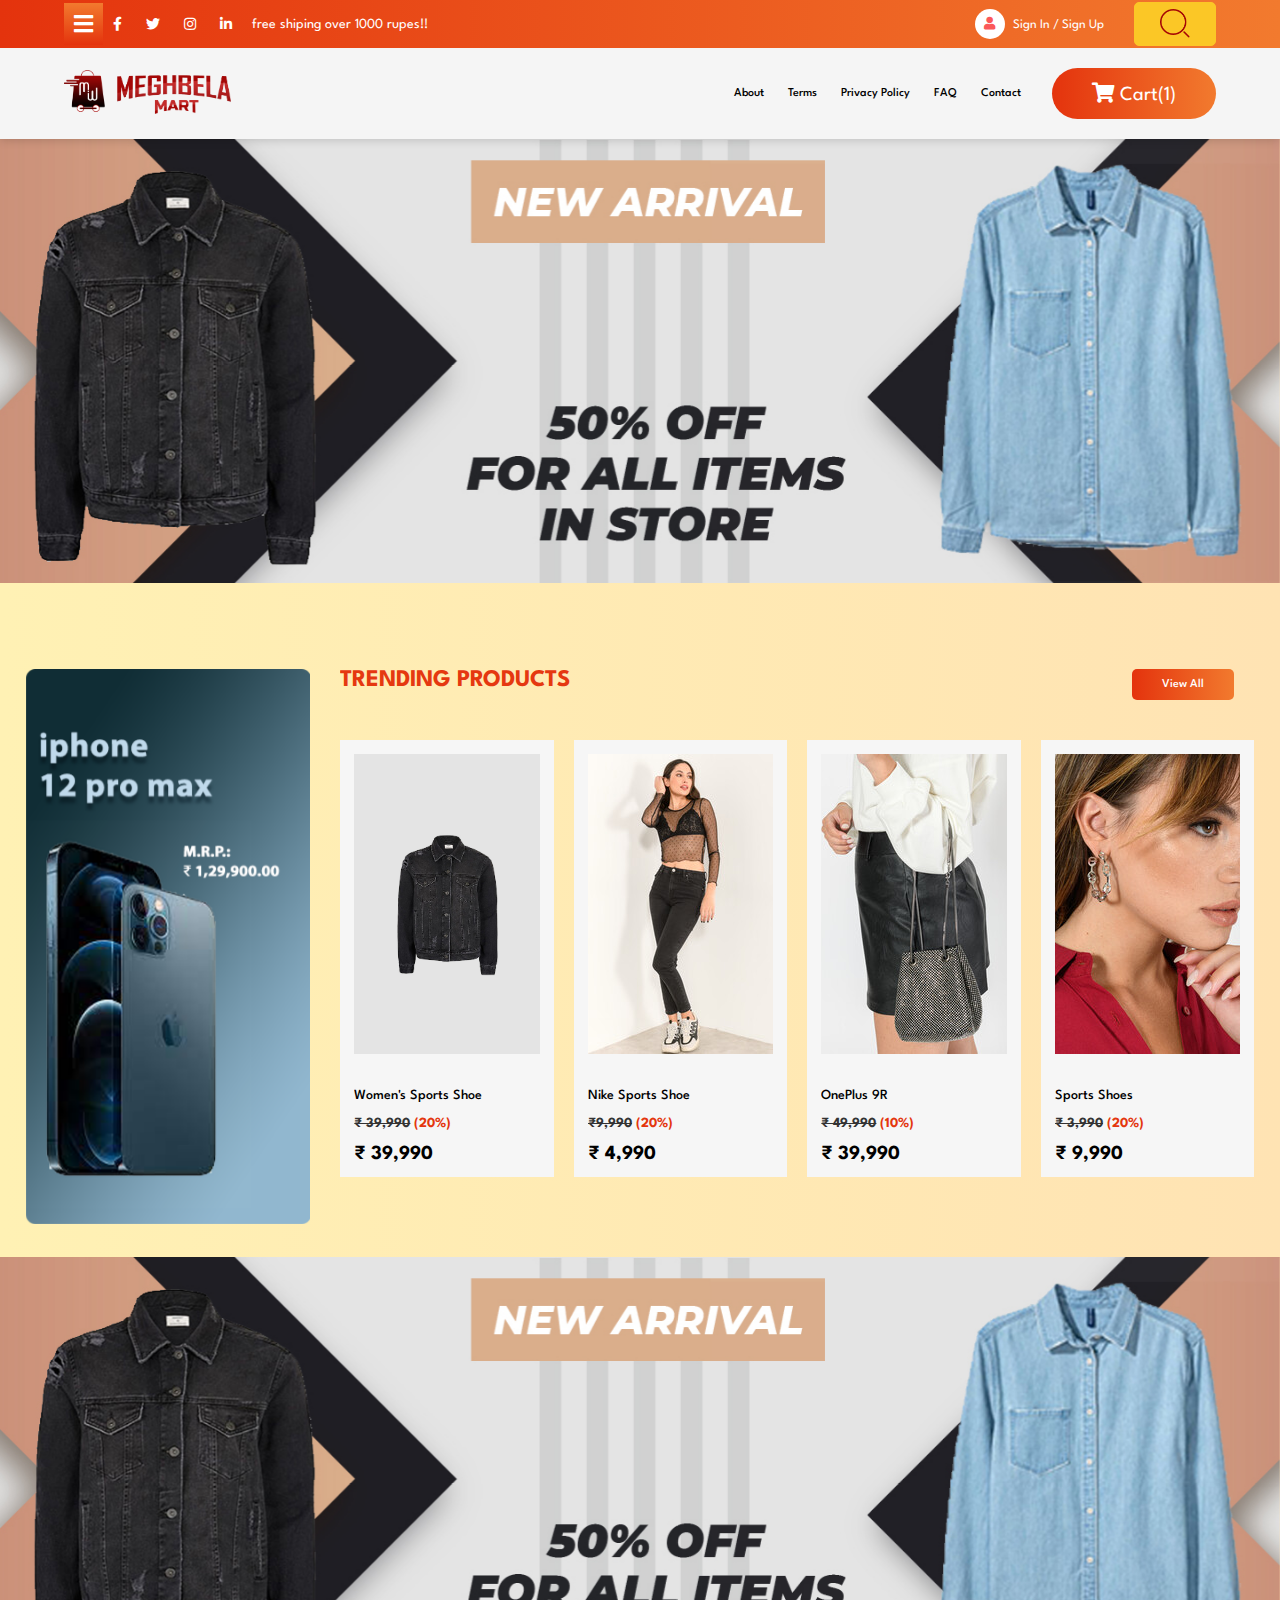
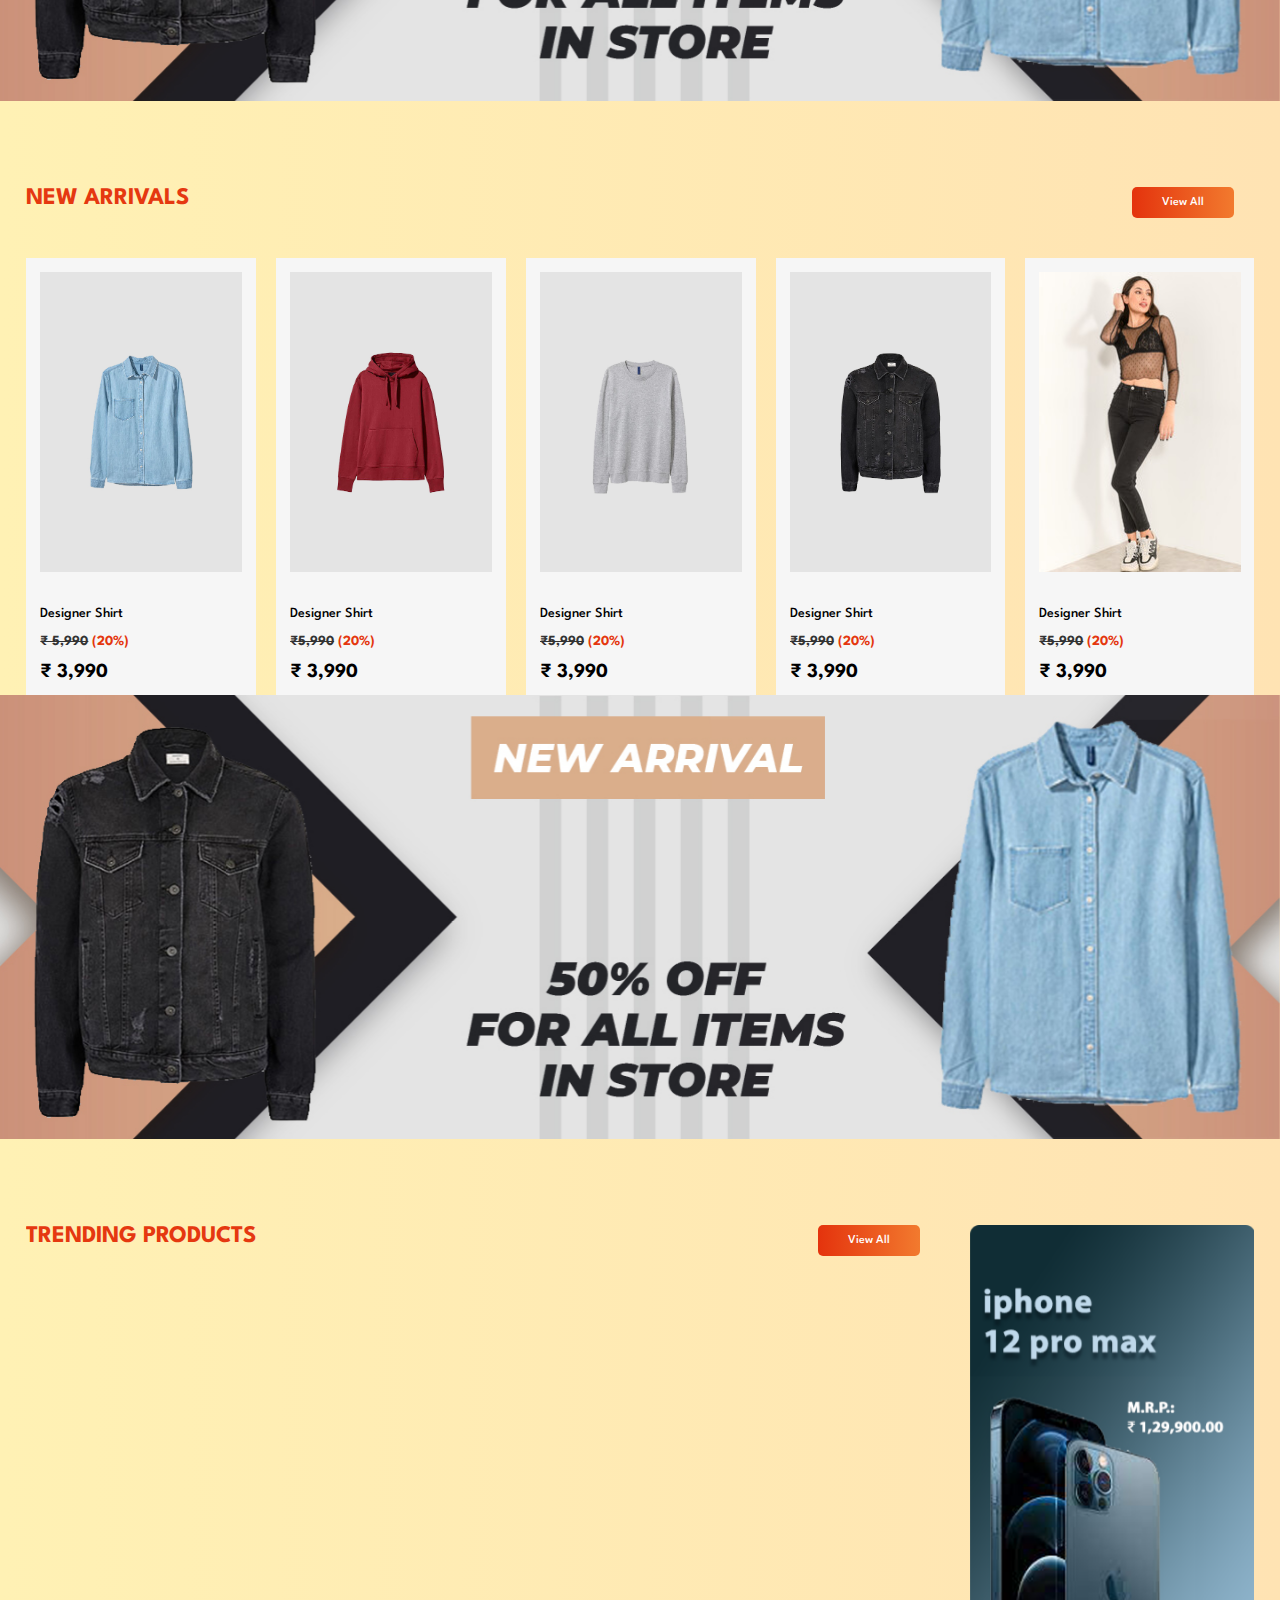
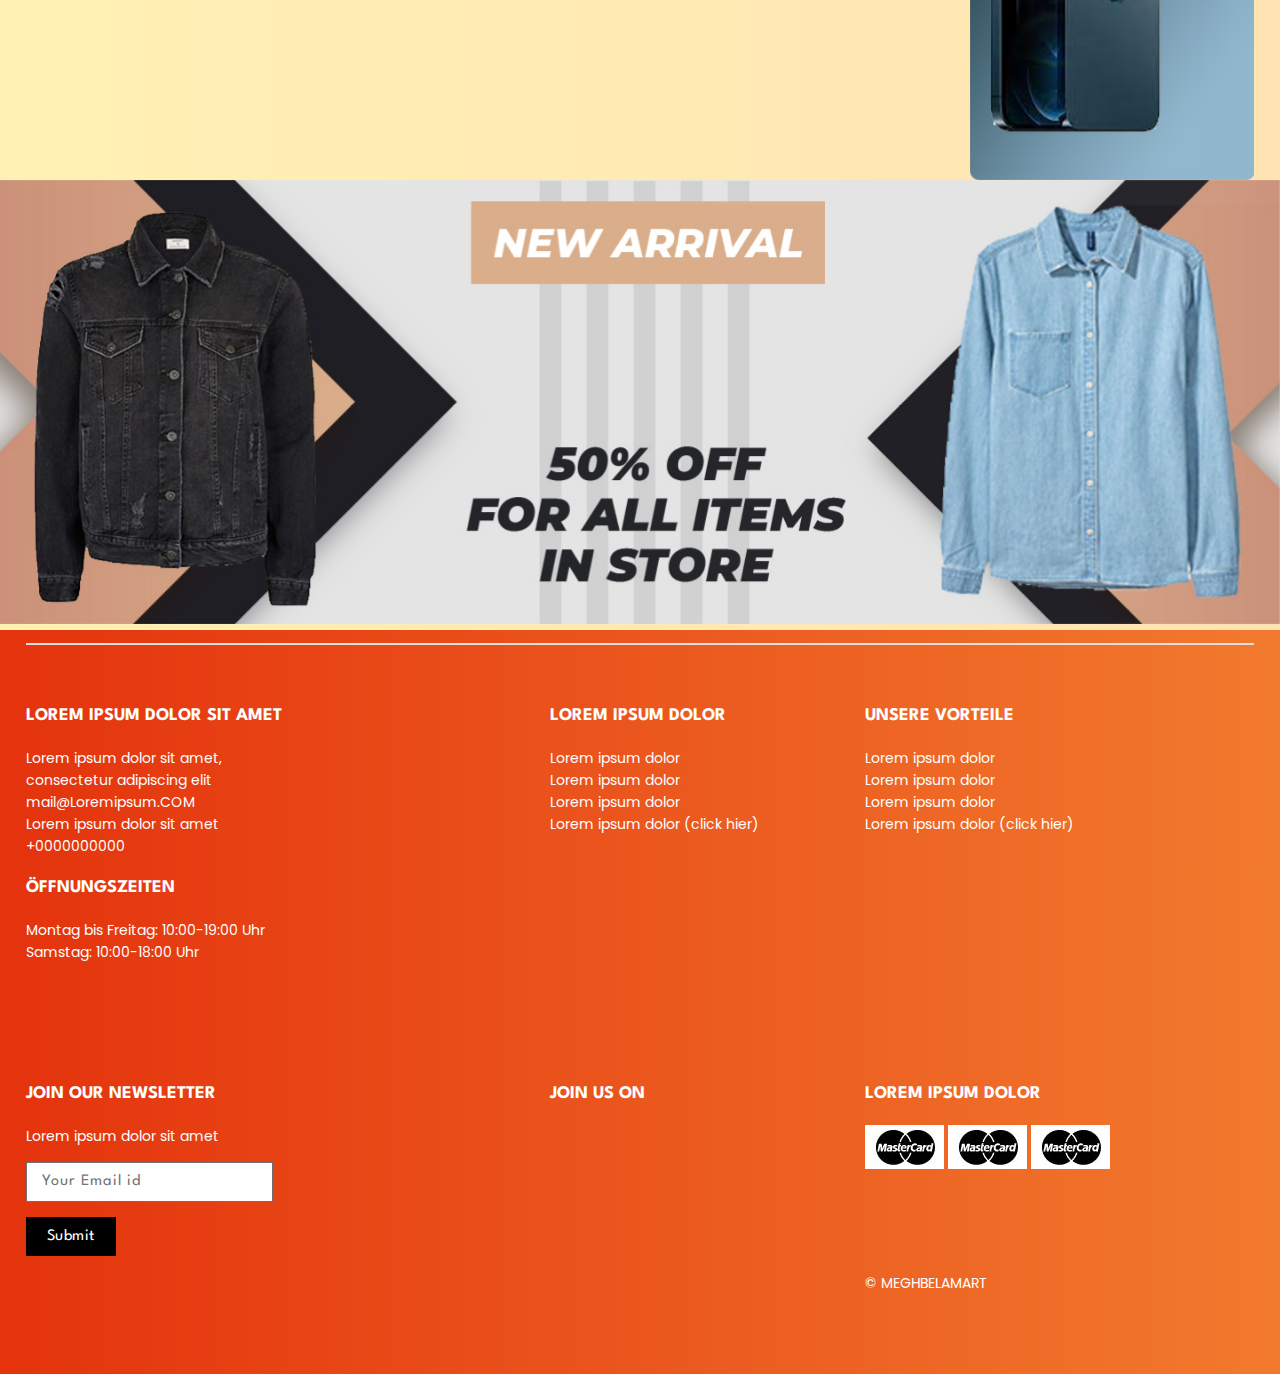
==== index.html @ ab62ddeb "changes50" ====
<!doctype html>
<html lang="en">

<head>
  <!-- Required meta tags -->
  <meta charset="utf-8">
  <meta name="viewport" content="width=device-width, initial-scale=1, shrink-to-fit=no">
  <title>Meghbela Mart</title>

  <!-- Bootstrap CSS -->
  <link rel="stylesheet" href="css/bootstrap.min.css" type="text/css">
  <link rel="stylesheet" href="css/stellarnav.css" type="text/css">
  <link rel="stylesheet" href="css/style.css" type="text/css">
  <link rel="stylesheet" href="css/responsive.css" type="text/css">
  <link rel="stylesheet" href="css/owl.carousel.min.css" type="text/css">
  <link rel="stylesheet" href="css/owl.theme.default.min.css" type="text/css">
  <link rel="stylesheet" href="css/animate.min.css" type="text/css">
  <link rel="stylesheet" href="css/lightbox.css" type="text/css">
  <link rel="stylesheet" href="css/jquery.jqZoom.css" type="text/css"/>
  <!--favicon-->
  <link rel="icon" type="images/favicon.png" href="images/favicon.png">

<link href="https://fonts.googleapis.com/css2?family=Montserrat:wght@100;200;300;400;500&family=Poppins:ital,wght@0,100;0,200;0,300;0,400;0,500;1,100;1,200&family=Spartan:wght@100;200;300;400;500;600&display=swap" rel="stylesheet">

  <link rel="stylesheet" href="https://cdnjs.cloudflare.com/ajax/libs/font-awesome/4.7.0/css/font-awesome.min.css">
  <link rel="stylesheet" href="https://cdnjs.cloudflare.com/ajax/libs/font-awesome/5.15.3/css/all.min.css">

</head>

<body>

  <!-- Left Catagory menu-->

  <div class="catagory-menu">
    <ul>
      <li><a href="#"><span><img src="images/fashion.png" alt=""></span> Fashion</a>
        <div class="submenu">
          <ul>
            <li><a href="">Womens</a></li>
            <li><a href="">Mens</a></li>
            <li><a href="">Kids</a></li>
          </ul>
        </div>
      </li>
      <li><a href="#"><span><img src="images/mobiles.png" alt=""></span> Mobiles</a></li>
      <li><a href="#"><span><img src="images/electronics.png" alt=""></span> Electronics</a></li>
      <li><a href="#"><span><img src="images/applineces.png" alt=""></span> Home Appliances</a></li>
      <li><a href="#"><span><img src="images/fresh_icon.png" alt=""></span> Fresh</a></li>
      <li><a href="#"><span><img src="images/pantry.png" alt=""></span> Pantry</a></li>
    </ul>
    <div class="cross">
      <i class="far fa-times-circle"></i>
    </div>
  </div>

  <!-- Left Catagory menu end -->
  
<!-- Header -->
<div class="header sticky-top">
  <!-- Top Header -->
  <div class="top-header">
    <div class="row">
      <div class="col-md-6 top-left">
        <div id="catagories" class="catagories">
          <a href="javascript:void(0)"><i class="fa fa-bars"></i></a>
        </div>
        <ul>
          <li><a href="#"><i class="fab fa-facebook-f"></i></a></li>
          <li><a href="#"><i class="fab fa-twitter"></i></a></li>
          <li><a href="#"><i class="fab fa-instagram"></i></a></li>
          <li><a href="#"><i class="fab fa-linkedin-in"></i></a></li>
        </ul>
        <p>free shiping over 1000 rupes!!</p>
      </div>
      <div class="col-md-6 top-right">
        <div class="user-login">
          <ul>
            <li class="signin"><a href="login-page.html"><i class="fa fa-user"></i> Sign In / Sign Up</a></li>
          </ul>
        </div>
        <div class="search_form">
          <form action="#">
            <input class="search_filed" type="text" placeholder="Search Products & Brands">
            <input class="search_btn" type="submit" value="Search">
          </form>
        </div>
      </div>
    </div>
  </div>
  <!-- End -->
  <!-- mid Header -->
  <div class="mid-header">
    <div class="row">
      <div class="col-md-2 mid-left">
        <a href="index.html"><img src="images/logo.png" alt=""></a>
      </div>
      <div class="col-md-10 mid-right">
        <div class="menu">
          <ul class="menu-nav">
              <li>
                  <a href="about-us.html">About</a>
              </li>
              <li>
                  <a href="condition.html">Terms</a>
                  <ul>
                    <li><a href="#">Demo</a></li>
                    <li><a href="#">Demo</a></li>
                    <li><a href="#">Demo</a></li>
                </ul>
              </li>
              <li>
                  <a href="policy.html">Privacy Policy</a>
              </li>
              <li>
                  <a href="faqs.html">FAQ</a>
              </li>
              <li>
                  <a href="contact-us.html">Contact</a>
              </li>
          </ul>
        </div>
        <div class="page-btn green">
          <a href="product_details.html"><i class="fa fa-shopping-cart"></i> Cart(1)</a>
        </div>
      </div>
    </div>
  </div>
  <!-- mid-header End -->
</div>
<!-- Header End -->
<!-- Banner -->
<section class="banner-sec">
  <div class="container-fluid">
    <div class="row">
      <div class="banner">
        <div class="banner-slider owl-carousel owl-theme">
          <div class="item">
            <img src="images/banner_home2.jpg" alt="">
          </div>
          <div class="item">
            <img src="images/banner_home3.png" alt="">
          </div>
          <div class="item">
            <img src="images/banner_home4.jpg" alt="">
          </div>
          <div class="item">
            <img src="images/banner_home.jpg" alt="">
          </div>
        </div>
      </div>
    </div>
  </div>
</section>

<!-- Banner End -->
<!-- Products -->
<section class="product-display">
  <div class="common_space">
    <div class="row">
      <div class="col-md-3">
        <div class="left-side-pro owl-carousel owl-theme">
  
          <div class="item">
            <div class="add-post">
              <img src="images/product_post.png" alt="">
            </div>
          </div>
          <div class="item">
            <div class="add-post">
              <img src="images/product_post2.png" alt="">
            </div>
          </div>
          <div class="item">
            <div class="add-post">
              <img src="images/product_post.png" alt="">
            </div>
          </div>
        <div class="item">
          <div class="add-post">
            <img src="images/product_post2.png" alt="">
          </div>
        </div>
        <div class="item">
          <div class="add-post">
            <img src="images/product_post.png" alt="">
          </div>
        </div>
        </div>
      </div>
      <div class="col-md-9">
        <div class="page-title">
          <h4>TRENDING PRODUCTS</h4>
        <h5><a href="#">View All</a></h5>
        </div>
        <div id="trending-product" class="owl-carousel owl-theme">
  
          <div class="item">
              <div class="product-descrp">
                <div class="pro-image coleql_height">
                  <img src="images/15a.jpg" alt="">
                </div>
                <div class="wishlist"></div>
                <div class="pro-details text-center">
                  <p>Women's Sports 
                    Shoe</p>
                  <h5><del>₹ 39,990</del> <span>(20%)</span></h5>
                  <h4>₹ 39,990</h4>
                </div>
              </div>
              <!-- <div class="hover-box">
                <div class="page-btn2 blue">
                  <a href="#">Buy Now</a>
                </div>
                <div class="page-btn2 orange">
                  <a href="product_details.html">Add to Cart</a>
                </div>
              </div> -->
          </div>
          <div class="item">
            <div class="product-descrp">
              <div class="pro-image coleql_height">
                <img src="images/16a.jpg" alt="">
              </div>
              <div class="wishlist"></div>
              <div class="pro-details text-center">
                <p>Nike Sports Shoe</p>
                <h5><del>₹9,990</del> <span>(20%)</span></h5>
                <h4>₹ 4,990</h4>
              </div>
            </div>
            <!-- <div class="hover-box">
              <div class="page-btn2 blue">
                <a href="#">Buy Now</a>
              </div>
              <div class="page-btn2 orange">
              <a href="product_details.html">Add to Cart</a>
            </div>
            </div> -->
        </div>
    
        <div class="item">
          <div class="product-descrp">
            <div class="pro-image coleql_height">
              <img src="images/17a.jpg" alt="">
            </div>
            <div class="wishlist"></div>
            <div class="pro-details text-center">
              <p>OnePlus 9R</p>
              <h5><del>₹ 49,990</del> <span>(10%)</span></h5>
              <h4>₹ 39,990</h4>
            </div>
          </div>
          <!-- <div class="hover-box">
            <div class="page-btn2 blue">
              <a href="#">Buy Now</a>
            </div>
            <div class="page-btn2 orange">
              <a href="product_details.html">Add to Cart</a>
            </div>
          </div> -->
          </div>
        
      <div class="item">
        <div class="product-descrp">
          <div class="pro-image coleql_height">
            <img src="images/18a.jpg" alt="">
          </div>
          <div class="wishlist"></div>
          <div class="pro-details text-center">
            <p>Sports Shoes</p>
            <h5><del>₹ 3,990</del> <span>(20%)</span></h5>
            <h4>₹ 9,990</h4>
          </div>
        </div>
        <!-- <div class="hover-box">
          <div class="page-btn2 blue">
            <a href="#">Buy Now</a>
          </div> -->
          <!-- <div class="page-btn2 orange">
            <a href="product_details.html">Add to Cart</a>
          </div>
        </div> -->
    </div>
    
    
    <div class="item">
      <div class="product-descrp">
        <div class="pro-image coleql_height">
          <img src="images/19a.jpg" alt="">
        </div>
        <div class="wishlist"></div>
        <div class="pro-details text-center">
          <p>Apple Watch</p>
          <h5><del>₹ 39,990</del> <span>(20%)</span></h5>
          <h4>₹ 49,990</h4>
        </div>
      </div>
      <div class="hover-box">
        <!-- <div class="page-btn2 blue">
          <a href="#">Buy Now</a>
        </div> -->
        <div class="page-btn2 orange">
          <a href="product_details.html">Add to Cart</a>
        </div>
      </div>
    </div>
    
          
    
        </div>
      </div>
    </div>
  </div>
</section>
<!-- Products -->
<!-- Banner -->
<section class="banner-sec">
  <div class="container-fluid">
    <div class="row">
      <div class="banner">
        <div class="banner-slider owl-carousel owl-theme">
          <div class="item">
            <img src="images/banner_home2.jpg" alt="">
          </div>
          <div class="item">
            <img src="images/banner_home3.png" alt="">
          </div>
          <div class="item">
            <img src="images/banner_home4.jpg" alt="">
          </div>
          <div class="item">
            <img src="images/banner_home.jpg" alt="">
          </div>
        </div>
      </div>
    </div>
  </div>
</section>

<!-- Banner End -->
  <!-- Products end -->

  <!-- Products -->
<section class="product-display common-space">
  <div class="common_space">
    <div class="page-title">
      <h4>New Arrivals</h4>
    <h5><a href="#">View All</a></h5>
    </div>
    <div id="new-arrival" class="owl-carousel owl-theme">

      <div class="item">
          <div class="product-descrp">
            <a href="#">
            <div class="pro-image coleql_height">
              <img src="images/12a.jpg" alt="">
            </div>
            <div class="wishlist"></div>
            <div class="pro-details text-center">
              <p>Designer Shirt</p>
              <h5><del>₹ 5,990</del> <span>(20%)</span></h5>
              <h4>₹ 3,990</h4>
            </div>
          </a>
          </div>
          <!-- <div class="hover-box">
            <div class="page-btn2 blue">
              <a href="#">Buy Now</a>
            </div>
            <div class="page-btn2 orange">
              <a href="product_details.html">Add to Cart</a>
            </div>
          </div> -->
      </div>
      <div class="item">
        <div class="product-descrp">
          <a href="#">
          <div class="pro-image coleql_height">
            <img src="images/13a.jpg" alt="">
          </div>
          <div class="wishlist"></div>
          <div class="pro-details text-center">
            <p>Designer Shirt</p>
            <h5><del>₹5,990</del> <span>(20%)</span></h5>
            <h4>₹ 3,990</h4>
          </div>
        </a>
        </div>
        <!-- <div class="hover-box">
          <div class="page-btn2 blue">
            <a href="#">Buy Now</a>
          </div>
          <div class="page-btn2 orange">
            <a href="product_details.html">Add to Cart</a>
          </div>
        </div> -->
    </div>

    <div class="item">
      <div class="product-descrp">
        <a href="#">
        <div class="pro-image coleql_height">
          <img src="images/14a.jpg" alt="">
        </div>
        <div class="wishlist"></div>
        <div class="pro-details text-center">
          <p>Designer Shirt</p>
          <h5><del>₹5,990</del> <span>(20%)</span></h5>
          <h4>₹ 3,990</h4>
        </div>
      </a>
      </div>
      <!-- <div class="hover-box">
        <div class="page-btn2 blue">
          <a href="#">Buy Now</a>
        </div>
        <div class="page-btn2 orange">
          <a href="product_details.html">Add to Cart</a>
        </div>
      </div> -->
  </div>
    
  <div class="item">
    <div class="product-descrp">
      <a href="#">
      <div class="pro-image coleql_height">
        <img src="images/15a.jpg" alt="">
      </div>
      <div class="wishlist"></div>
      <div class="pro-details text-center">
        <p>Designer Shirt</p>
        <h5><del>₹5,990</del> <span>(20%)</span></h5>
        <h4>₹ 3,990</h4>
      </div>
    </a>
    </div>
    <!-- <div class="hover-box">
      <div class="page-btn2 blue">
        <a href="#">Buy Now</a>
      </div>
      <div class="page-btn2 orange">
        <a href="product_details.html">Add to Cart</a>
      </div>
    </div> -->
</div>


<div class="item">
  <div class="product-descrp">
    <a href="#">
    <div class="pro-image coleql_height">
      <img src="images/16a.jpg" alt="">
    </div>
    <div class="wishlist"></div>
    <div class="pro-details text-center">
      <p>Designer Shirt</p>
      <h5><del>₹5,990</del> <span>(20%)</span></h5>
      <h4>₹ 3,990</h4>
    </div>
  </a>
  </div>
  <!-- <div class="hover-box">
    <div class="page-btn2 blue">
      <a href="#">Buy Now</a>
    </div>
    <div class="page-btn2 orange">
      <a href="product_details.html">Add to Cart</a>
    </div>
  </div> -->
</div>

      

    </div>
  </div>
</section>
<!-- Products -->
<!-- Banner -->
<section class="banner-sec">
  <div class="container-fluid">
    <div class="row">
      <div class="banner">
        <div class="banner-slider owl-carousel owl-theme">
          <div class="item">
            <img src="images/banner_home2.jpg" alt="">
          </div>
          <div class="item">
            <img src="images/banner_home3.png" alt="">
          </div>
          <div class="item">
            <img src="images/banner_home4.jpg" alt="">
          </div>
          <div class="item">
            <img src="images/banner_home.jpg" alt="">
          </div>
        </div>
      </div>
    </div>
  </div>
</section>

<!-- Banner End -->
<!-- Products -->
<section class="product-display">
  <div class="common_space">
    <div class="row">
      <div class="col-md-9">
        <div class="page-title">
          <h4>TRENDING PRODUCTS</h4>
        <h5><a href="#">View All</a></h5>
        </div>
        <div id="trending-product" class="owl-carousel owl-theme">
  
          <div class="item">
              <div class="product-descrp">
                <div class="pro-image coleql_height">
                  <img src="images/15a.jpg" alt="">
                </div>
                <div class="wishlist"></div>
                <div class="pro-details text-center">
                  <p>Women's Sports 
                    Shoe</p>
                  <h5><del>₹ 39,990</del> <span>(20%)</span></h5>
                  <h4>₹ 39,990</h4>
                </div>
              </div>
              <!-- <div class="hover-box">
                <div class="page-btn2 blue">
                  <a href="#">Buy Now</a>
                </div>
                <div class="page-btn2 orange">
                  <a href="product_details.html">Add to Cart</a>
                </div>
              </div> -->
          </div>
          <div class="item">
            <div class="product-descrp">
              <div class="pro-image coleql_height">
                <img src="images/16a.jpg" alt="">
              </div>
              <div class="wishlist"></div>
              <div class="pro-details text-center">
                <p>Nike Sports Shoe</p>
                <h5><del>₹9,990</del> <span>(20%)</span></h5>
                <h4>₹ 4,990</h4>
              </div>
            </div>
            <!-- <div class="hover-box">
              <div class="page-btn2 blue">
                <a href="#">Buy Now</a>
              </div>
              <div class="page-btn2 orange">
              <a href="product_details.html">Add to Cart</a>
            </div>
            </div> -->
        </div>
    
        <div class="item">
          <div class="product-descrp">
            <div class="pro-image coleql_height">
              <img src="images/17a.jpg" alt="">
            </div>
            <div class="wishlist"></div>
            <div class="pro-details text-center">
              <p>OnePlus 9R</p>
              <h5><del>₹ 49,990</del> <span>(10%)</span></h5>
              <h4>₹ 39,990</h4>
            </div>
          </div>
          <!-- <div class="hover-box">
            <div class="page-btn2 blue">
              <a href="#">Buy Now</a>
            </div>
            <div class="page-btn2 orange">
              <a href="product_details.html">Add to Cart</a>
            </div>
          </div> -->
          </div>
        
      <div class="item">
        <div class="product-descrp">
          <div class="pro-image coleql_height">
            <img src="images/18a.jpg" alt="">
          </div>
          <div class="wishlist"></div>
          <div class="pro-details text-center">
            <p>Sports Shoes</p>
            <h5><del>₹ 3,990</del> <span>(20%)</span></h5>
            <h4>₹ 9,990</h4>
          </div>
        </div>
        <!-- <div class="hover-box">
          <div class="page-btn2 blue">
            <a href="#">Buy Now</a>
          </div>
          <div class="page-btn2 orange">
            <a href="product_details.html">Add to Cart</a>
          </div>
        </div> -->
    </div>
    
    
    <div class="item">
      <div class="product-descrp">
        <div class="pro-image coleql_height">
          <img src="images/19a.jpg" alt="">
        </div>
        <div class="wishlist"></div>
        <div class="pro-details text-center">
          <p>Apple Watch</p>
          <h5><del>₹ 39,990</del> <span>(20%)</span></h5>
          <h4>₹ 49,990</h4>
        </div>
      </div>
      <!-- <div class="hover-box">
        <div class="page-btn2 blue">
          <a href="#">Buy Now</a>
        </div>
        <div class="page-btn2 orange">
          <a href="product_details.html">Add to Cart</a>
        </div>
      </div> -->
    </div>
    
          
    
        </div>
      </div>
      <div class="col-md-3">
        <div class="left-side-pro owl-carousel owl-theme">
  
          <div class="item">
            <div class="add-post">
              <img src="images/product_post.png" alt="">
            </div>
          </div>
          <div class="item">
            <div class="add-post">
              <img src="images/product_post2.png" alt="">
            </div>
          </div>
          <div class="item">
            <div class="add-post">
              <img src="images/product_post.png" alt="">
            </div>
          </div>
        <div class="item">
          <div class="add-post">
            <img src="images/product_post2.png" alt="">
          </div>
        </div>
        <div class="item">
          <div class="add-post">
            <img src="images/product_post.png" alt="">
          </div>
        </div>
        </div>
      </div>
    </div>
  </div>
</section>
<!-- Products -->
<!-- Banner -->
<section class="banner-sec">
  <div class="container-fluid">
    <div class="row">
      <div class="banner">
        <div class="banner-slider owl-carousel owl-theme">
          <div class="item">
            <img src="images/banner_home2.jpg" alt="">
          </div>
          <div class="item">
            <img src="images/banner_home3.png" alt="">
          </div>
          <div class="item">
            <img src="images/banner_home4.jpg" alt="">
          </div>
          <div class="item">
            <img src="images/banner_home.jpg" alt="">
          </div>
        </div>
      </div>
    </div>
  </div>
</section>

<!-- Banner End -->

  <!-- Footer -->

  <section class="footer">
    <div class="common_space">
        <figure class="dots text-center">
            <img src="image/dots.jpg" alt="">
        </figure>
        <section class="main-footer common-space">
            <div class="row">
                <div class="col-md-5 each-footer">
                    <h4>Lorem ipsum dolor sit amet</h4>
                    <p><a href="#">Lorem ipsum dolor sit amet,<br> consectetur adipiscing elit</a></p>
                    <p><a href="mailto:mail@goschuhe.de">mail@Loremipsum.COM</a></p>
                    <p><a href="tel:+0000000000">Lorem ipsum dolor sit amet<br>+0000000000</a></p>
                    <h4>Öffnungszeiten</h4>
                    <p>Montag bis Freitag: 10:00-19:00 Uhr <br>Samstag: 10:00-18:00 Uhr</p>
                </div>
                <div class="col-md-3 each-footer">
                    <h4>Lorem ipsum dolor</h4>
                    <p>Lorem ipsum dolor</p>
                    <p>Lorem ipsum dolor</p>
                    <p>Lorem ipsum dolor</p>
                    <p>Lorem ipsum dolor <a href="#">(click hier)</a></p>
                </div>
                <div class="col-md-4 each-footer">
                    <h4>UNSERE VORTEILE</h4>
                    <p>Lorem ipsum dolor</p>
                    <p>Lorem ipsum dolor</p>
                    <p>Lorem ipsum dolor</p>
                    <p>Lorem ipsum dolor <a href="#">(click hier)</a></p>
                </div>
                <div class="col-md-5 each-footer top-space">
                    <h4>JOIN OUR NEWSLETTER</h4>
                    <p>Lorem ipsum dolor sit amet</p>
                    <form>
                        <input type="text" placeholder="Your Email id">
                        <input type="submit" value="Submit">
                    </form>
                </div>
                <div class="col-md-3 each-footer top-space">
                    <h4>JOIN US ON</h4>
                    <ul>
                        <li><a href="#"><i class="fa fa-facebook-f"></i></a></li>
                        <li><a href="#"><i class="fa fa-instagram"></i></a></li>
                    </ul>
                </div>
                <div class="col-md-4 each-footer top-space">
                    <h4>Lorem ipsum dolor</h4>
                    <ul>
                        <li><a href="#"><img src="images/mastercard.jpg" alt=""></a></li>
                        <li><a href="#"><img src="images/mastercard.jpg" alt=""></a></li>
                        <li><a href="#"><img src="images/mastercard.jpg" alt=""></a></li>
                    </ul>
                    <p class="copy-right">© MEGHBELAMART</p>
                </div>
            </div>
        </section>
    </div>
</section>

<!-- Footer End -->


  <!--scroll-to-top-->
  <div class="back-top"><a href="#0" class="cd-top cd-is-visible cd-fade-out">Top</a></div>
  <!--scroll-to-top end-->


  <!-- Optional JavaScript -->
  <!-- jQuery first, then Popper.js, then Bootstrap JS -->
  <script src="js/jquery-3.4.1.min.js" type="text/javascript"></script>
  <script src="https://cdnjs.cloudflare.com/ajax/libs/popper.js/1.12.9/umd/popper.min.js"></script>
  <script src="js/bootstrap.min.js" type="text/javascript"></script>
  <script src="js/stellarnav.js"></script>
  <script src="js/custom.js" type="text/javascript"></script>
  <script src="js/owl.carousel.min.js" type="text/javascript"></script>
  <script src="js/lightbox.js" type="text/javascript"></script>
  <script src="js/jquery.matchHeight-min.js"></script>
  <script src="js/jquery.zoom.min.js"></script>
  <script>
		$(document).ready(function(){
			//$('#ex1').zoom();
			//$('#ex2').zoom({ on:'grab' });
			$('#ex3').zoom({ on:'click' });			 
			//$('#ex4').zoom({ on:'toggle' });
		});
	</script>
  <script>
    jQuery('.coleql_height').matchHeight();
  </script>
  <script src="js/wow.min.js"></script>
  <script>
    new WOW().init();
  </script>
  
  
</body>

</html>
---- css/stellarnav.css ----
/*
 * Stellarnav.js 2.5.0
 * Responsive, lightweight, multi-level dropdown menu.
 * Copyright (c) 2018 Vinny Moreira - http://vinnymoreira.com
 * Released under the MIT license
 */
/* all nav */
.stellarnav { position: relative; width: auto; z-index: 9900; line-height: normal; }
.stellarnav a { color: #777; }
.stellarnav ul {margin: 0 0 0 0;padding: 0;text-align: right;}
.stellarnav li { list-style: none; display: block; margin: 0; padding: 0; position: relative; line-height: normal; vertical-align: middle; }
.stellarnav li a { padding: 15px; display: block; text-decoration: none; color: #000; font-size: 16px; font-family: inherit; box-sizing: border-box; -webkit-transition: all .3s ease-out; -moz-transition: all .3s ease-out; transition: all .3s ease-out; text-transform: uppercase;}

/* main level */
.stellarnav > ul > li { display: inline-block;  }
.stellarnav > ul > li > a { padding: 40px 30px; }
.stellarnav > ul > li > ul > li > a {
	font-size: 16px;
	padding: 10px 15px;
	text-transform: capitalize;
}
.stellarnav ul ul li:hover a, .stellarnav ul ul li.active a {
	background: #000;
	color: #fff !important;
}

/* first level dd */
.stellarnav ul ul {
	top: auto;
	width: 260px;
	position: absolute;
	z-index: 9900;
	text-align: left;
	display: none;
	background: #ddd;
	box-shadow: 0px 2px 2px #ccc;
}
.stellarnav li li { display: block; }

/* second level dd */
.stellarnav ul ul ul { top: 0; /* dd animtion - change to auto to remove */ left: 220px; }
.stellarnav > ul > li:hover > ul > li:hover > ul { opacity: 1; visibility: visible; top: 0; }

/* .drop-left */
.stellarnav > ul > li.drop-left > ul { right: 0; }
.stellarnav li.drop-left ul ul { left: auto; right: 220px; }

/* light theme */
.stellarnav.light { background: rgba(255, 255, 255, 1); }
.stellarnav.light a { color: #000; }
.stellarnav.light ul ul { background: rgba(255, 255, 255, 1); }
.stellarnav.light li a { color: #000; }

/* dark theme */
.stellarnav.dark { background: rgba(0, 0, 0, 1); }
.stellarnav.dark a { color: #FFF; }
.stellarnav.dark ul ul { background: rgba(0, 0, 0, 1); }
.stellarnav.dark li a { color: #FFF; }
/* sticky nav */
.stellarnav.fixed { position: fixed; width: 100%; top: 0; left: 0; z-index: 9999; }

/* only used when 'scrollbarFix' is set to true in the js. This fixes horizontal scrollbar caused by the dd menus that are very long.*/
body.stellarnav-noscroll-x { overflow-x: hidden; }

/* general styling */
.stellarnav li.has-sub > a:after { content: ''; margin-left: 10px; border-left: 6px solid transparent; border-right: 6px solid transparent; border-top: 6px solid #FFF; display: inline-block; }
.stellarnav li li.has-sub > a:after { margin-left: 10px; float: right; border-top: 6px solid transparent; border-bottom: 6px solid transparent; border-left: 6px solid #FFF; position: relative; top: 4px; }
.stellarnav li.drop-left li.has-sub > a:after { float: left; margin-right: 10px; border-left: 0; border-top: 6px solid transparent; border-bottom: 6px solid transparent; border-right: 6px solid #FFF; }
.stellarnav.hide-arrows li.has-sub > a:after, .stellarnav.hide-arrows li li.has-sub > a:after, .stellarnav.hide-arrows li.drop-left li.has-sub > a:after { display: none; }
.stellarnav .menu-toggle, .stellarnav .close-menu, .stellarnav .call-btn-mobile, .stellarnav .location-btn-mobile { display: none; text-transform: uppercase; text-decoration: none; }
.stellarnav .dd-toggle { display: none; position: absolute; top: 0; right: 0; padding: 0; width: 48px; height: 48px; text-align: center; z-index: 9999; border: 0; }
.stellarnav.desktop li.has-sub a { padding-right: 5px; }
.stellarnav.desktop li.active a {
	color: #02b9f3;
}
.stellarnav.desktop.hide-arrows li.has-sub a { padding-right: 15px; }
.stellarnav.mobile > ul > li > a.dd-toggle { padding: 0; }
.stellarnav li.call-btn-mobile, .stellarnav li.location-btn-mobile { display: none; }

/* svg icons */
.stellarnav svg { fill: currentColor; width: 1em; height: 1em; position: relative; top: 2px; }
/* svg icons */

.stellarnav a.dd-toggle .icon-plus { box-sizing: border-box; transition: transform 0.3s; width: 12px; height: 100%; position: relative; vertical-align: middle; display: inline-block; }
.stellarnav a.dd-toggle .icon-plus:before { content: ''; display: block; width: 12px; height: 0px; border-bottom: solid 3px #777; position: absolute; top: 50%; transform: rotate(90deg); transition: width 0.3s; }
.stellarnav a.dd-toggle .icon-plus:after { content: ''; display: block; width: 12px; height: 0px; top: 50%; border-bottom: solid 3px #777; position: absolute; }
.stellarnav li.open > a.dd-toggle .icon-plus { -webkit-transform: rotate(135deg); -ms-transform: rotate(135deg); -o-transform: rotate(135deg); transform: rotate(135deg); }
.stellarnav.light a.dd-toggle .icon-plus:before { border-color: #000; }
.stellarnav.light a.dd-toggle .icon-plus:after { border-color: #000; }
.stellarnav.dark a.dd-toggle .icon-plus:before { border-color: #FFF; }
.stellarnav.dark a.dd-toggle .icon-plus:after { border-color: #FFF; }

.stellarnav .icon-close {
	box-sizing: border-box;
	width: 30px;
	height: 30px;
	position: relative;
	display: inline-block;
	margin-left: 0;
	margin-right: 0;
}
.stellarnav .icon-close:before { content: ''; display: block; width: 30px; height: 0px; border-bottom: solid 3px #243e79; border-bottom-color: rgb(36, 62, 121); position: absolute; top: 50%; transform: rotate(45deg);}
.stellarnav .icon-close:after { content: ''; display: block; width: 30px; height: 0px; top: 50%; border-bottom: solid 3px #243e79; border-bottom-color: rgb(36, 62, 121); position: absolute; transform: rotate(-45deg);}
.stellarnav.light .icon-close:before { border-color: #000; }
.stellarnav.light .icon-close:after { border-color: #000; }
.stellarnav.dark .icon-close:before { border-color: #FFF; }
.stellarnav.dark .icon-close:after { border-color: #FFF; }

/* mobile nav */
.stellarnav .close-menu {padding: 15px;}
.stellarnav .menu-toggle, .stellarnav .call-btn-mobile, .stellarnav .location-btn-mobile { padding: 5px; box-sizing: border-box; }
.stellarnav .menu-toggle span.bars { display: inline-block; margin-right: 7px; position: relative; top: 3px; }
.stellarnav .menu-toggle span.bars span { display: block; width: 30px; height: 2px; border-radius: 6px; background: #777; margin: 0 0 5px; }
.stellarnav .full { width: 100%; }
.stellarnav .half { width: 50%; }
.stellarnav .third { width: 33%; text-align: center; }
.stellarnav .location-btn-mobile.third { text-align: center; }
.stellarnav .location-btn-mobile.half { text-align: right; }
.stellarnav.light .third, .stellarnav.light .half { border-left: 1px solid rgba(0, 0, 0, .15); }
.stellarnav.light.left .third, .stellarnav.light.left .half { border-bottom: 1px solid rgba(0, 0, 0, .15); }
.stellarnav.light.right .third, .stellarnav.light.right .half { border-bottom: 1px solid rgba(0, 0, 0, .15); }
.stellarnav.light .third:first-child, .stellarnav.light .half:first-child { border-left: 0; }
.stellarnav.dark .third, .stellarnav.dark .half { border-left: 1px solid rgba(255, 255, 255, .15); }
.stellarnav.dark.left .third, .stellarnav.dark.left .half { border-bottom: 1px solid rgba(255, 255, 255, .15); }
.stellarnav.dark.right .third, .stellarnav.dark.right .half { border-bottom: 1px solid rgba(255, 255, 255, .15); }
.stellarnav.light.left .menu-toggle, .stellarnav.light.right .menu-toggle { border-bottom: 0; }
.stellarnav.dark.left .menu-toggle, .stellarnav.dark.right .menu-toggle { border-bottom: 0; }
.stellarnav.dark .third:first-child, .stellarnav.dark .half:first-child { border-left: 0; }
.stellarnav.light .menu-toggle span.bars span { background: #000; }
.stellarnav.dark .menu-toggle span.bars span { background: #FFF; }
.stellarnav.mobile { position: static; }
.stellarnav.mobile.fixed { position: static; }
.stellarnav.mobile ul { position: relative; display: none; }
.stellarnav.mobile.active { padding-bottom: 0; }
.stellarnav.mobile.active > ul { display: block; }
.stellarnav.mobile ul { text-align: left; }
.stellarnav.mobile > ul > li { display: block; }
.stellarnav.mobile > ul > li > a { padding: 15px; }
.stellarnav.mobile ul { background: rgba(221, 221, 221, 1); }
.stellarnav.mobile ul ul { position: relative; opacity: 1; visibility: visible; width: auto; display: none; -moz-transition: none; -webkit-transition: none; -o-transition: color 0 ease-in; transition: none; }
.stellarnav.mobile ul ul ul { left: auto; top: auto; }
.stellarnav.mobile li.drop-left ul ul { right: auto; }
.stellarnav.mobile li a { border-bottom: 1px solid rgba(255, 255, 255, .15); }
.stellarnav.mobile > ul { border-top: 1px solid rgba(255, 255, 255, .15); }
.stellarnav.mobile.light li a { border-bottom: 1px solid rgba(0, 0, 0, .15); }
.stellarnav.mobile.light > ul { border-top: 1px solid rgba(0, 0, 0, .15); }
.stellarnav.mobile li a.dd-toggle { border: 0; }
.stellarnav.mobile.light li a.dd-toggle { border: 0; }
.stellarnav.mobile .menu-toggle, .stellarnav.mobile .dd-toggle, .stellarnav.mobile .close-menu, .stellarnav.mobile .call-btn-mobile, .stellarnav.mobile .location-btn-mobile { display: inline-block; }
.stellarnav.mobile li.call-btn-mobile { border-right: 1px solid rgba(255, 255, 255, .1); box-sizing: border-box; }
.stellarnav.mobile li.call-btn-mobile, .stellarnav.mobile li.location-btn-mobile { display: inline-block; width: 50%; text-transform: uppercase; text-align: center; }
.stellarnav.mobile li.call-btn-mobile.full, .stellarnav.mobile li.location-btn-mobile.full { display: block; width: 100%; text-transform: uppercase; border-right: 0; text-align: left; }
.stellarnav.mobile.light ul { background: rgba(255, 255, 255, 1); }
.stellarnav.mobile.dark ul { background: rgba(0, 0, 0, 1); }
.stellarnav.mobile.dark ul ul { background: rgba(255, 255, 255, .08); }
.stellarnav.mobile.light li.call-btn-mobile { border-right: 1px solid rgba(0, 0, 0, .1); }
.stellarnav.mobile.top { position: absolute; width: 100%; top: 0; left: 0; z-index: 9999; }
.stellarnav.mobile li.has-sub > a:after, .stellarnav.mobile li li.has-sub > a:after, .stellarnav.mobile li.drop-left li.has-sub > a:after { display: none; }

/* left and right positions */
.stellarnav.mobile.right > ul, .stellarnav.mobile.left > ul {
	position: fixed;
	top: 0;
	bottom: 0;
	width: 100%;
	max-width: 100%;
	overflow-x: hidden;
	overflow-y: auto;
	-webkit-overflow-scrolling: touch;
	text-align: left;
}
.stellarnav.mobile.right > ul { right: 0; }
.stellarnav.mobile.right .close-menu, .stellarnav.mobile.left .close-menu { display: inline-block; text-align: right; }
.stellarnav.mobile.left > ul { left: 0; }
.stellarnav.mobile.right .location-btn-mobile.half, .stellarnav.mobile.right .call-btn-mobile.half, .stellarnav.mobile.right .close-menu.half { text-align: center; }
.stellarnav.mobile.right .location-btn-mobile.third, .stellarnav.mobile.right .call-btn-mobile.third, .stellarnav.mobile.right .close-menu.third { text-align: center; }
.stellarnav.mobile.left .location-btn-mobile.half, .stellarnav.mobile.left .call-btn-mobile.half, .stellarnav.mobile.left .close-menu.half { text-align: center; }
.stellarnav.mobile.left .location-btn-mobile.third, .stellarnav.mobile.left .call-btn-mobile.third, .stellarnav.mobile.left .close-menu.third { text-align: center; }
.stellarnav.mobile.left .menu-toggle.half, .stellarnav.mobile.left .menu-toggle.third, .stellarnav.mobile.right .menu-toggle.half, .stellarnav.mobile.right .menu-toggle.third { text-align: left; }
.stellarnav.mobile.left .close-menu.third span, .stellarnav.mobile.right .close-menu.third span { display: none; }
/* left and right positions */

/* mega dd */
.stellarnav.desktop li.mega ul ul { background: none; }
.stellarnav.desktop li.mega li { display: inline-block; vertical-align: top; margin-left: -4px; }
.stellarnav.desktop li.mega li li { display: block; position: relative; left: 4px; }
.stellarnav.desktop li.mega ul ul { width: auto; }
.stellarnav.desktop > ul > li.mega { position: inherit; }
.stellarnav.desktop > ul > li.mega > ul { width: 100%; }
.stellarnav.desktop > ul > li.mega > ul li.has-sub ul { display: block; position: relative; left: auto; }
.stellarnav.desktop > ul > li.mega > ul > li { padding-bottom: 15px; box-sizing: border-box; }
.stellarnav.desktop li.mega li li a { padding: 5px 15px; }
.stellarnav.desktop li.mega li.has-sub a:after { display: none; }
.stellarnav.desktop > ul > li.mega > ul > li > a { color: yellow; }
/* mega dd */


/* Fallback for slow javascript load */
@media only screen and (max-width : 768px) {
	.stellarnav { overflow: hidden; display: block; }
	.stellarnav ul { position: relative; display: none; }
}

/* mobile nav */
@media only screen and (max-width : 420px) {
	.stellarnav.mobile .call-btn-mobile.third span, .stellarnav.mobile .location-btn-mobile.third span { display: none; }
}
---- css/style.css ----
/* DETAILS
==================================================
	Theme Name: Meghbela Mart Landing Page	
	Author: Shib 
	Author URI: 
==================================================
*/
@charset "utf-8";
/* CSS Document */
/*******GOOGLE_FONT************/

/*font-family: 'Montserrat', sans-serif;
font-family: 'Oswald', sans-serif;*/

html,
body,
div,
span,
applet,
object,
iframe,
h1,
h2,
h3,
h4,
h5,
h6,
p,
blockquote,
pre,
a,
abbr,
acronym,
address,
big,
cite,
code,
del,
dfn,
em,
img,
ins,
kbd,
q,
s,
samp,
small,
strike,
strong,
sub,
sup,
tt,
var,
b,
u,
i,
center,
dl,
dt,
dd,
ol,
ul,
li,
fieldset,
form,
label,
legend,
table,
caption,
tbody,
tfoot,
thead,
tr,
th,
td,
article,
aside,
canvas,
details,
embed,
figure,
figcaption,
footer,
header,
hgroup,
menu,
nav,
output,
ruby,
section,
summary,
time,
mark,
audio,
video {
  margin: 0;
  padding: 0;
  border: 0;
  font-size: 100%;
  font: inherit;
  vertical-align: baseline;
}
html {
  scroll-behavior: smooth;
}
/* HTML5 display-role reset for older browsers */
article,
aside,
details,
figcaption,
figure,
footer,
header,
hgroup,
menu,
nav,
section {
  display: block;
}
body {
  /* background: url(../images/main_banner.jpg) no-repeat 0 0;
  background-attachment: fixed;
  background-size: cover;
  background-position: center;  */
  background: -webkit-linear-gradient(left, #fff1b4 0%, #ffe3b3 100%);
  background: linear-gradient(to right, #fff1b4 0%, #ffe3b3 100%);
  filter: progid:DXImageTransform.Microsoft.gradient(startColorstr='#960605', endColorstr='#1c0000', GradientType=1);
  color: #000;
  font-family: 'Spartan', sans-serif;
  /* font-family: 'Montserrat', sans-serif;
font-family: 'Poppins', sans-serif;
font-family: 'Spartan', sans-serif; */
  font-size: 14px;
  font-weight: 400;
}
.inner-body {
  background: #fff;
}
html * {
  outline: none;
}
ol,
ul,
li {
  list-style: none;
  margin: 0px;
  padding: 0px;
}
blockquote,
q {
  quotes: none;
}
blockquote:before,
blockquote:after,
q:before,
q:after {
  content: "";
  content: none;
}
table {
  border-collapse: collapse;
  border-spacing: 0;
}
a {
  text-decoration: none;
}
a:hover,
a:focus {
  text-decoration: none !important;
  outline: none !important;
}
outline {
  border: 0;
}
.lft {
  float: left;
}
.rgt {
  float: right;
}
.clear {
  clear: both;
  line-height: 0;
  font-size: 0;
}
a,
input,
textarea {
  transition: 0.5s all ease-in-out;
  -moz-transition: 0.5s all ease-in-out;
  -webkit-transition: 0.5s all ease-in-out;
  -ms-transition: 0.5s all ease-in-out;
  -o-transition: 0.5s all ease-in-out;
}
img {
  max-width: 100%;
  height: auto;
}
h1,
h2,
h3,
h4,
h5,
h6,
p {
  padding: 0;
  margin: 0;
}

.common-space {
  padding-top: 80px;
  /* padding-bottom: 80px; */
}
.cd-top.cd-fade-out {
  opacity: 1;
}
.cd-top.cd-is-visible {
  visibility: visible;
  opacity: 1;
}
.cd-top.cd-is-visible,
.cd-top.cd-fade-out,
.no-touch .cd-top:hover {
  -webkit-transition: opacity 0.3s 0s, visibility 0s 0s;
  -moz-transition: opacity 0.3s 0s, visibility 0s 0s;
  transition: opacity 0.3s 0s, visibility 0s 0s;
}
.cd-top {
  display: inline-block;
  height: 60px;
  width: 60px;
  position: fixed;
  bottom: 45px;
  right: 20px;
  overflow: hidden;
  text-indent: 100%;
  white-space: nowrap;
  background: url(../images/go-top.png) no-repeat center 50%;
  visibility: hidden;
  opacity: 0;
  -webkit-transition: opacity 0.3s 0s, visibility 0s 0.3s;
  -moz-transition: opacity 0.3s 0s, visibility 0s 0.3s;
  transition: opacity 0.3s 0s, visibility 0s 0.3s;
  z-index: 99999;
  background-size: 100% auto;
  /* -moz-box-shadow: 0px 0px 4px #7b7b7b;
  -webkit-box-shadow: 0px 0px 4px #7b7b7b;
  box-shadow: 0px 0px 4px #7b7b7b; */
  border-radius: 5px;
}

/*==== Main-css ====*/




/*==== Header ====*/

.top-header {
  background: #000;
  padding: 2px 5%;
  background: -moz-linear-gradient(left, #960605 0%, #1c0000 100%);
  background: -webkit-linear-gradient(left, #e4340d 0%, #f27a2e 100%);
  background: linear-gradient(to right, #e4330d 0%, #f27a2e 100%);
  filter: progid:DXImageTransform.Microsoft.gradient(startColorstr='#960605', endColorstr='#1c0000', GradientType=1);
}
.top-left ul {
  margin: auto 0;
}
ul.contactSec {
  width: 100%;
  margin: 0;
  padding: 0;
  text-align: right;
}
ul.contactSec li {
  display: inline-block;
  color: #fff;
  font-size: 16px;
  margin-right: 20px;
}
ul.contactSec li:nth-child(2) {
  text-align: center;
}
ul.contactSec li:last-child {
  text-align: right;
}
ul.contactSec li a {
  font-size: 16px;
  padding: 12px 0;
  display: block;
  font-weight: 500;
  color: #fff;
}
ul.contactSec li a span i {
  width: 30px;
  height: 30px;
  border: 1px solid #fff;
  vertical-align: middle;
  padding: 6px;
  text-align: center;
  margin-right: 10px;
}
.cart {
  position: relative;
}
.cart span {
  width: auto;
  height: auto;
  background: #f0c12d;
  display: block;
  text-align: center;
  vertical-align: middle;
  border-radius: 50%;
  font-size: 10px;
  padding: 4px;
  position: absolute;
  top: -7px;
  right: -17px;
}

.top-left ul li {
  display: inline-block;
}
.top-left ul li a {
  display: block;
  padding: 0 20px 0 0;
  color: #fff;
}
.top-left {
	display: flex;
	flex-wrap: wrap;
	align-content: center;
  text-align: center;
}
.col-md-6.top-left p {
  color: #fff;
  font-family: 'Spartan', sans-serif;
  margin: auto 0;
}
.search_form {
  width: 14%;
  margin-left: auto;
  float: right;
  position: relative;
}
.search_filed {
  width: 100%;
  padding: 15px;
  color: #000;
  font-size: 13px;
  border-radius: 5px;
  border: 1px solid #dcdcdc;
  visibility: hidden;
  position: relative;
  right: 0px;
}
.open_field {
  width: 55%;
}
.top-right form input[type="submit"] {
  background: #fbc726 url(../images/search@3x.png) no-repeat 0 0;
  border: 1px solid #fbc726;
  padding: 15px 40px;
  font-size: 13px;
  border-radius: 5px;
  color: #fff;
  margin-left: -8px;
  background-position: center;
  background-size: 30px;
  text-indent: -100000px;
  position: absolute;
  right: 0;
  top: 0;
}

.page-btn a {
	padding: 10px 20px;
	font-size: 13px;
	color: #fff;
    display: inline-block;
    border-radius: 5px ;
}
.green a {
	background: #1cc8ae;
}
.page-btn {
  float: left;
  margin-left: 21px;
}

.user-login ul {
	margin: 0;
}
.user-login ul li {
	list-style: none;
}
.user-login ul li a {
	font-size: 13px;
	color: #fff;
}
.user-login ul li a i {
  width: 30px;
  height: 30px;
  background: #ffffff;
  border-radius: 50px;
  padding: 8px;
  text-align: center;
  margin-right: 5px;
  color: #fb5859;
}
.mid-right {
	padding: 10px 15px;
	text-align: right;
}
.mid-header {
  padding: 10px 5%;
  background: #f5f5f5;
}
.mid-mid, .mid-left, .mid-right {
  display: flex;
  flex-wrap: wrap;
  align-content: center;
}
.user-login {
  width: 80%;
  float: left;
  margin-left: auto;
  text-align: right;
  margin-top: 7px;
}
.reduce_size {
  width: 42%;
}
.common_space {
  padding: 0 2%;
}

/* div {
  border: 1px solid #e83e8c;
} */






.header {
  background: rgba(0,0,0,0);
  width: 100%;
  box-shadow: 0px 0 10px #00000033;
  /* top: auto; */
}

.menu {
  margin-left: auto;
}
ul.menu-nav {
  text-align: right;
}
ul.menu-nav li {
  display: inline-block;
  position: relative;
}
ul.menu-nav li ul {
  width: 150px;
  position: absolute;
  top: 100%;
  margin-top: 50px;
  z-index: 999;
  background: #fff;
  text-align: left;
  left: 0;
  box-shadow: 0px 0px 10px #ccc;
  opacity: 0;
  visibility: hidden;
}
ul.menu-nav li ul li {
  width: 100%;
  position: relative;
}
ul.menu-nav li a {
  font-size: 12px;
  color: #000;
  font-weight: 500;
  padding: 20px 10px;
  display: block;
  position: relative;
}
ul.menu-nav li ul li a {
  font-size: 12px;
  color: #000;
  font-weight: 400;
  padding: 15px;
  display: block;
  position: relative;
}
ul.menu-nav li:hover ul {
  margin-top: 0px;
  opacity: 1;
  visibility: visible;
  transition: all ease-in-out 0.5s;
  -webkit-transition: all ease-in-out 0.5s;
  -moz-transition: all ease-in-out 0.5s;
}
ul.menu-nav li::after, ul.menu-nav li ul li::after {
  position: absolute;
  bottom: -20px;
  left: 0;
  width: 0%;
  height: 2px;
  background: -moz-linear-gradient(left, #960605 0%, #1c0000 100%);
  background: -webkit-linear-gradient(left, #960605 0%, #1c0000 100%);
  background: linear-gradient(to right, #960605 0%, #1c0000 100%);
  filter: progid:DXImageTransform.Microsoft.gradient(startColorstr='#960605', endColorstr='#1c0000', GradientType=1);
  content: '';
  opacity: 0;
  -webkit-transition: height 0.3s, opacity 0.3s, -webkit-transform 0.3s;
  -moz-transition: height 0.3s, opacity 0.3s, -moz-transform 0.3s;
  transition: height 0.3s, opacity 0.3s, transform 0.3s;
  -webkit-transform: translateY(-20px);
  -moz-transform: translateY(-20px);
  transform: translateY(-20px);
}
ul.menu-nav li:hover::after, ul.menu-nav li ul li:hover::after {
  opacity: 1;
  width: 100%;
  transition: all ease-in-out 0.5s;
  -webkit-transition: all ease-in-out 0.5s;
  -moz-transition: all ease-in-out 0.5s;
}
.catagories {
  margin: auto 10px auto 0px;
}
.catagories a i {
  padding: 10px;
  color: #fff;
  background: -moz-linear-gradient(left, #960605 0%, #1c0000 100%);
  background: -webkit-linear-gradient(left, #e4340d 0%, #f27a2e 100%);
  background: linear-gradient(to top, #e4330d 0%, #f27a2e 100%);
  filter: progid:DXImageTransform.Microsoft.gradient(startColorstr='#960605', endColorstr='#1c0000', GradientType=1);
  font-size: 22px;
}
.catagory-menu ul li a img {
  width: 15%;
  margin-right: 10px;
  vertical-align: middle;
  margin-bottom: 5px;
}
.catagory-menu ul li a {
  font-size: 16px;
  font-weight: 600;
  vertical-align: middle;
  color: #000;
  display: block;
}
ul.menu-nav li.active:after {
  opacity: 1;
  width: 100%;
}



.logo img {
  max-width: 50%;
  width: 40%;
}

/*==== banner ====*/

.banner {
  position: relative;
  width: 100%;
  height: 450px;
  overflow: hidden;
}
.banner-slider .item {
  width: 100%;
}
button.owl-prev {
  height: 50px;
  margin-top: 0px;
  width: 50px;
  display: inline-block;
  top: 0;
  z-index: 5;
  background: url(../images/prev.png) !important;
  opacity: 1;
  vertical-align: middle;
  background-repeat: no-repeat !important;
  background-position: 0px 0px !important;
  background-size: 50px !important;
  border-radius: 0 !important;
  text-indent: -10000px;
  margin: 0 !important;
  border: none;
  margin-right: 15px !important;
}
button.owl-next {
  height: 50px;
  margin-top: 0px;
  width: 50px;
  display: inline-block;
  top: 0;
  z-index: 5;
  background: url(../images/next.png) !important;
  opacity: 1;
  vertical-align: middle;
  background-repeat: no-repeat !important;
  background-position: 0px 0px !important;
  background-size: 50px !important;
  border-radius: 0 !important;
  text-indent: -10000px;
  margin: 0 !important;
  border: none;
}
.banner-slider .owl-nav {
	margin-top: 0px;
	position: absolute;
	bottom: 54%;
	right: auto;
	left: 40%;
	margin: 0 auto;
	display: none;
	text-align: center;
}

.slider-caption {
  margin-bottom: -5px;
}

.banner-slider .owl-item img {
  display: block;
  width: 100%;
  object-fit: cover;
}

/*====== Catagories =======*/
.catagory-menu {
    width: 352px;
    height: 100vh;
    position: fixed;
    top: 0;
    z-index: 999;
    left: 0;
    display: none;
    /* background: #efefef; */
    background: url(../images/cat_menu_bg.png) no-repeat 0 0;
    background-position: center;
    background-size: cover;
    right: auto;
    z-index: 9999;
}
.catagory-menu ul li {
  margin: 10px;
  position: relative;
  border: 1px solid #ffffff;
  padding: 5px;
  /* background: rgb(255 255 255 / 50%); */
}
.catagory-menu ul li:after {
  content: "";
  position: absolute;
  width: 100%;
  height: 1px;
  background: rgba(0,0,0,0);
  /* border: 1px dashed #000; */
}
.catagory-menu ul li:last-child:after {
  display: none;
}
.catagory-menu ul li a {
  font-size: 16px;
  font-weight: 700;
  vertical-align: middle;
  color: #fff;
  display: block;
}
section.banner-sec {
  position: relative;
}
.slide-left {
  left: 0;
}
.cross {
  font-size: 44px;
  color: #ffff;
  position: absolute;
  top: 0;
  right: -64px;
  padding: 10px;
  background: -moz-linear-gradient(left, #960605 0%, #1c0000 100%);
  background: -webkit-linear-gradient(left, #e4340d 0%, #f27a2e 100%);
  background: linear-gradient(to right, #e4330d 0%, #f27a2e 100%);
  filter: progid:DXImageTransform.Microsoft.gradient(startColorstr='#960605', endColorstr='#1c0000', GradientType=1);
  display: flex;
  flex-wrap: wrap;
  align-content: center;
  cursor: pointer;
}
















/*====== Left Side Product =======*/

.left-side-pro .owl-nav {
  margin-top: 10px;
  display: none;
}
.left-side-pro .pro-image {
  /* background: #f6f6f6; */
  display: flex;
  flex-wrap: wrap;
  align-content: center;
  border-radius: 10px;
  margin: 15px 0;
  /* padding: 60px 0; */
}
.left-side-pro .wishlist {
  background: #f6f6f6 url(../images/sprite.png) 0px 0px no-repeat;
  width: 30px;
  height: 30px;
  position: absolute;
  top: 35px;
  right: 15px;
}
.left-side-pro .pro-image img {
  margin: 0 auto 20px;
  width: 100%;
}
.left-side-pro .item {
  width: 100%;
  height: auto;
  display: flex;
  flex-wrap: wrap;
  align-content: center;
  text-align: center;
}
.submenu ul li a {
  margin: 10px;
  position: relative;
  padding: 5px;
  display: block;
  font-size: 23px;
}











/*====== Product =======*/



.page-title h5 {
  float: right;
  margin: 0px 20px 0px 0px;
}
.product-display h5 a {
  font-size: 12px;
  font-weight: 500;
  display: inline-block;
  color: #fff;
  padding: 10px 30px;
  border-radius: 5px;
  background: -moz-linear-gradient(left, #960605 0%, #1c0000 100%);
  background: -webkit-linear-gradient(left, #e4340d 0%, #f27a2e 100%);
  background: linear-gradient(to right, #e4330d 0%, #f27a2e 100%);
  filter: progid:DXImageTransform.Microsoft.gradient(startColorstr='#960605', endColorstr='#1c0000', GradientType=1);
}
.product-slider {
	margin: 30px 0 0 0px;
}
.page-title {
  width: 100%;
  overflow: hidden;
  margin-bottom: 40px;
}
.product-descrp {
  background: #f6f6f6;
  padding: 14px;
}

.product-display {
  padding: 80px 0px 0;
  background: -moz-linear-gradient(left, #960605 0%, #1c0000 100%);
  background: -webkit-linear-gradient(left, #fff1b4 0%, #ffe3b3 100%);
  background: linear-gradient(to right, #fff1b4 0%, #ffe3b3 100%);
  filter: progid:DXImageTransform.Microsoft.gradient(startColorstr='#960605', endColorstr='#1c0000', GradientType=1);
}
.pro-image {
  background: #f6f6f6;
  display: flex;
  flex-wrap: wrap;
  align-content: center;
  border-radius: 10px;
  margin-bottom: 15px;
}
.pro-image img {
  margin: 0 auto 20px;
  width: 100%;
  height: 300px;
  object-fit: cover;
}

.pro-details p {
  font-size: 14px;
  color: rgb(0, 0, 0);
  font-weight: 500;
  width: 100%;
  text-align: left;
  margin-bottom: 15px;
}
.pro-details h5 {
  font-size: 14px;
  color: #333;
  width: 100%;
  text-align: left;
  font-weight: 700;
  margin-bottom: 15px;
}
.pro-details h5 span {
  font-weight: 700;
  color: #e4360e;
  margin-left: 0px;
}
.pro-details h4 {
  font-size: 20px;
  color: #000;
  font-weight: 700;
  width: 50%;
  float: left;
  text-align: left;
}
.pro-details {
	overflow: hidden;
}
.product-slider .item {
  position: relative;
}
.hover-box {
  width: 100%;
  height: 80px;
  display: flex;
  flex-wrap: wrap;
  align-content: center;
  overflow: hidden;
  /* position: absolute; */
  bottom: 0;
  left: 0;
  right: 0;
  /* background: #fff; */
  /* visibility: hidden; */
}


.product-slider .item:hover .hover-box {
	visibility: visible;
}
.owl-prev {
	text-indent: -10000px;
	background: url(../images/prev.jpg) no-repeat 0 0 !important;
	width: 32px;
	height: 32px;
}
.owl-next {
	text-indent: -10000px;
	background: url(../images/next.jpg) no-repeat 0 0 !important;
	width: 32px;
	height: 32px;
}
.owl-nav {
	position: absolute;
	top: -80px;
	right: -4px;
}
.page-btn a {
  color: #fff;
  font-size: 20px;
  padding: 15px 40px;
  font-weight: 400;
  border-radius: 50px;
  background: -moz-linear-gradient(left, #960605 0%, #1c0000 100%);
  background: -webkit-linear-gradient(left, #e4340d 0%, #f27a2e 100%);
  background: linear-gradient(to right, #e4330d 0%, #f27a2e 100%);
  filter: progid:DXImageTransform.Microsoft.gradient(startColorstr='#960605', endColorstr='#1c0000', GradientType=1);
}
.page-btn2 {
  float: left;
  width: 100%;
}
.page-btn2 a {
  color: #fff;
  font-size: 13px;
  padding: 15px 30px;
  font-weight: 400;
  border-radius: 0px;
  display: block;
  text-align: center;
  background: -moz-linear-gradient(left, #960605 0%, #1c0000 100%);
  background: -webkit-linear-gradient(left, #3d4095 0%, #1c95c3 100%);
  background: linear-gradient(to right, #3d4095 0%, #1c95c3 100%);
  filter: progid:DXImageTransform.Microsoft.gradient(startColorstr='#960605', endColorstr='#1c0000', GradientType=1);
}
/* .orange {
  margin-left: 9px;
} */
.orange a {
  background: -moz-linear-gradient(left, #960605 0%, #1c0000 100%);
  background: -webkit-linear-gradient(left, #e4340d 0%, #f27a2e 100%);
  background: linear-gradient(to right, #e4330d 0%, #f27a2e 100%);
  filter: progid:DXImageTransform.Microsoft.gradient(startColorstr='#960605', endColorstr='#1c0000', GradientType=1);
}
.page-title h4 {
  font-size: 24px;
  font-weight: 700;
  float: left;
  color: #e53810;
  text-transform: uppercase;
}

.page-title h5 {
  float: right;
  margin: 0 20px 0 0;
}
.wishlist {
  background: #f6f6f6 url(../images/sprite.png) 1px 2px no-repeat;
  width: 30px;
  height: 30px;
  position: absolute;
  top: 20px;
  right: -20px;
  opacity: 0;
  transition: all ease-in-out 0.5s;
  -webkit-transition: all ease-in-out 0.5s;
  -moz-transition: all ease-in-out 0.5s;
}
.wishlist:hover {
  background: #f6f6f6 url(../images/sprite.png) no-repeat 0 0; 
  background-position: -28px 3px;
}
.product-descrp:hover .wishlist  {
  right: 20px;
  opacity: 1;
}

button:focus{
  outline: none;
}


/*======= my account page =======*/

.select-option-page .logo {
  margin: 50px auto;
  text-align: center;
}

.cable-logo {
  background: url(../images/sprite.png) no-repeat 0 0;
  width: 152px;
  height: 156px;
  background-position: -154px -2px;
  margin: 20px auto;
}
.broadband-logo {
  background: url(../images/sprite.png) no-repeat 0 0;
  width: 152px;
  height: 156px;
  background-position: -312px -2px;
  margin: 20px auto;
}
.select-tab {
  width: 50%;
  margin: 0 auto;
}
section.select-option-page {
  height: auto;
  padding: 50px 0;
  background-attachment: fixed;
  background-position: center;
  background-size: cover;
  position: relative;
}
.back-button {
  position: absolute;
  top: 6%;
  left: 9%;
}
.responsive-tabs {
  margin-top: 20px;
  border: none;
}
.responsive-tabs li {
  width: 50%;
  display: block;
}
.responsive-tabs li h4 {
  text-align: center;
  font-size: 24px;
  font-weight: 600;
  color: #fff;
  margin-bottom: 20px;
}
.form-part {
  background: #fff;
  padding: 40px;
  border-radius: 15px;
  box-shadow: 0px 0px 10px #ccc;
  margin: 5% auto 10%;
}
.form-part form label {
  width: 100%;
  margin-bottom: 10px;
  font-size: 18px;
  font-weight: 600;
  color: #940605;
}
.form-part form input[type="text"] {
  width: 100%;
  padding: 15px;
  border-radius: 50px;
  margin-bottom: 20px;
  border: 2px solid #8f0605;
  color: #000;
}
.form-part form input[type="submit"], .form-part form input[type="button"] {
  width: 100%;
  padding: 15px;
  border-radius: 50px;
  margin-bottom: 15px;
  background: -moz-linear-gradient(left, #960605 0%, #1c0000 100%);
  background: -webkit-linear-gradient(left, #e4340d 0%, #f27a2e 100%);
  background: linear-gradient(to right, #e4330d 0%, #f27a2e 100%);
  filter: progid:DXImageTransform.Microsoft.gradient(startColorstr='#960605', endColorstr='#1c0000', GradientType=1);
  border: none;
  font-size: 18px;
  color: #fff;
  font-weight: 600;
  cursor: pointer;
}
.register-form form input[type="submit"] {
  width: 100%;
  padding: 15px;
  border-radius: 50px;
  margin-bottom: 15px;
  background: -moz-linear-gradient(left, #960605 0%, #1c0000 100%);
  background: -webkit-linear-gradient(left, #3d4095 0%, #1c95c3 100%);
  background: linear-gradient(to right, #3d4095 0%, #1c95c3 100%);
  filter: progid:DXImageTransform.Microsoft.gradient(startColorstr='#960605', endColorstr='#1c0000', GradientType=1);
  border: none;
  font-size: 18px;
  color: #fff;
  font-weight: 600;
  cursor: pointer;
}
.tab-pane h4 {
  font-size: 18px;
  font-weight: 600;
  margin-bottom: 15px;
}
.tab-pane h4 a {
  color: #940605;
  margin-left: 15px;
}
.responsive-tabs li.active .cable-logo {
  background-position: -154px -155px;
}
.responsive-tabs li.active .broadband-logo {
  background-position: -312px -156px;
}
.responsive-tabs-container .tab-content {
	padding: 10px 20px;
  border: none;
}
.responsive-tabs li.active h4 {
  color: #940605;
}
.responsive-tabs-container[class*="accordion-"] .tab-pane {
	margin-bottom: 15px;
}

.responsive-tabs-container[class*="accordion-"] .accordion-link {
	display: none;
	margin-bottom: 10px;
	padding: 10px 15px;
	background-color: #f5f5f5;
	border-radius: 3px;
	border: 1px solid #ddd;
	color: #333;
}

.responsive-tabs-container[class*="accordion-"] .accordion-link.active {
	border-bottom: medium none;
	border-bottom-left-radius: 0;
	border-bottom-right-radius: 0;
	color: #ff6600;
}

@media (max-width: 767px) {
	.responsive-tabs-container.accordion-xs .nav-tabs {
		display: none;
	}

	.responsive-tabs-container.accordion-xs .accordion-link {
		display: block;
	}

	.responsive-tabs-container .tab-content {
		border: none;
	}

	.responsive-tabs-container[class*="accordion-"] .tab-pane {
		border: 1px solid #ddd;
		border-top: none;
		border-mid-left-radius: 0;
		border-mid-right-radius: 0;
		border-width: medium 1px 1px;
		margin-bottom: 10px;
		margin-top: -10px;
		padding: 10px 10px 0;
	}
}

@media (min-width: 768px) and (max-width: 991px) {
	.responsive-tabs-container.accordion-sm .nav-tabs {
		display: none;
	}

	.responsive-tabs-container.accordion-sm .accordion-link {
		display: block;
	}

	.responsive-tabs-container .tab-content {
		border: none;
	}

	.responsive-tabs-container[class*="accordion-"] .tab-pane {
		border: 1px solid #ddd;
		border-top: none;
		border-mid-left-radius: 0;
		border-mid-right-radius: 0;
		border-width: medium 1px 1px;
		margin-bottom: 10px;
		margin-top: -10px;
		padding: 10px 10px 0;
	}
}

@media (min-width: 992px) and (max-width: 1199px) {
	.responsive-tabs-container.accordion-md .nav-tabs {
		display: none;
	}

	.responsive-tabs-container.accordion-md .accordion-link {
		display: block;
	}
}

@media (min-width: 1200px) {
	.responsive-tabs-container.accordion-lg .nav-tabs {
		display: none;
	}

	.responsive-tabs-container.accordion-lg .accordion-link {
		display: block;
	}
}




/*===== Footer =====*/


section.footer {
  /* background: #e73e12; */
  background: -moz-linear-gradient(left, #960605 0%, #1c0000 100%);
  background: -webkit-linear-gradient(left, #e4340d 0%, #f27a2e 100%);
  background: linear-gradient(to right, #e4330d 0%, #f27a2e 100%);
  filter: progid:DXImageTransform.Microsoft.gradient(startColorstr='#960605', endColorstr='#1c0000', GradientType=1);
}
.main-footer {
  border-top: 2px solid #E0E0E1;
  padding: 40px 0 80px;
}
.each-footer h4 {
  font-size: 18px;
  margin-top: 20px;
  color: #fff;
  line-height: 22px;
  font-weight: 700;
  text-transform: uppercase;
  margin: 20px 0;
  font-family: Spartan, sans-serif;
}
.each-footer p, .each-footer p a {
  font-size: 14px;
  margin-bottom: 0px;
  color: #fff;
  line-height: 22px;
  font-family: Poppins, sans-serif;
}
.each-footer form  {
  width: 50%;
  height: auto;
}
.each-footer form input[type="text"] {
  width: 100%;
  clear: both;
  height: 40px;
  border: 1px solid #707070;
  padding: 15px;
  color: #707070;
  font-size: 16px;
  letter-spacing: 1px;
  margin: 15px 0;
}
.each-footer form input[type="submit"] {
  padding: 11px 20px;
  color: #fff;
  background: #000;
  border: 1px solid #000;
  font-size: 16px;
  letter-spacing: .5px;
}
.each-footer ul li {
  display: inline-block;
}
.each-footer ul li a i {
  font-size: 36px;
  margin-right: 30px;
  color: #000;
}
p.copy-right {
  margin-top: 100px;
}
.top-space {
  margin-top: 100px;
}



/*====== About =====*/

.whoSection {
  width: 100%;
  background: #fff;
  padding: 80px 0;
}
.serImg {
  width: 100%;
}
.serImg img {
  width: 100%;
  height: 100%;
}

.home-content1 {
  width: 100%;
  padding-left: 8%;
}
.home-content1 .titleSec h2 {
}
.home-content1 h4 {
  margin-bottom: 20px;
  font-size: 17px;
  line-height: 30px;
  font-weight: 500;
}
.home-content1 p {
  margin-bottom: 20px;
  font-size: 17px;
  line-height: 30px;
}

.whoSection .home-content1 .titleSec h2 {
  color: #f7941d;
}
.whoSection .home-content1 h4 {
  color: #000113;
}
.whoSection .home-content1 p {
  color: #222;
}

.titleSec {
  width: 100%;
  position: relative;
  padding-bottom: 12px;
  margin-bottom: 50px;
}
.titleSec:after {
  position: absolute;
  left: 0;
  bottom: 0;
  content: "";
  height: 2px;
  width: 100px;
  background: -moz-linear-gradient(left, #f2bf2e 0%, #fb5859 100%);
  background: -webkit-linear-gradient(left, #f2bf2e 0%, #fb5859 100%);
  background: linear-gradient(to right, #f2bf2e 0%, #fb5859 100%);
  filter: progid:DXImageTransform.Microsoft.gradient(startColorstr='#f2bf2e', endColorstr='#fb5859', GradientType=1);
}

.titleSec h2 {
  font-size: 50px;
  font-family: 'Oswald', sans-serif;
  margin-top: 0;
  margin-bottom: 5px;
  font-weight: 500;
  line-height: 84px;
  background: -webkit-linear-gradient(#f2bf2e, #fb5859);
  -webkit-background-clip: text;
  -webkit-text-fill-color: transparent;
}
.titleSec h2 span {
  color: #27ae6d !important;
  font-weight: 100;
}
.inner-abt-serv {
  padding: 100px 0 0;
  margin-top: 100px !important;
  position: relative;
}
section.whoSection.inner-pages {
	padding: 80px 0 0;
	background: #fff;
}
.inn-bnr-title h2 {
  font-family: 'Oswald', sans-serif;
  font-size: 36px;
  text-align: center;
  color: #fff;
  position: absolute;
  top: 25%;
  left: 0;
  right: 0;
}
.inn-abt-con {
	background: #1a1819;
	padding: 50px;
}
#innabt-page-slider .owl-nav {
	position: absolute;
	bottom: 0px;
	right: 0;
}
.inn-team-sec {
	margin: 0 0 100px 0 !important;
}
.inn-team-sec .servBox h3 {
	font-size: 20px;
	color: #fff;
	text-transform: capitalize;
	font-weight: 400;
	margin-top: 0;
	margin-bottom: 15px;
	text-align: center;
}

.abt-img {
  display: flex;
  flex-wrap: wrap;
  align-content: center;
}
.abt-img img {
  width: 100%;
}


/*==== Whychoose Us ====*/
.whychooseSection {
    width: 100%;
    padding: 80px 0;
    background: #f2f2f2;
}
.whychooseSection .home-content1 {
  margin-bottom: 50px;
  padding-left: 0;
}

.capabilities-sec-box {
  padding: 20px;
  background: #fff;
  border-radius: 20px;
  box-shadow: 3px 3px 20px rgba(0,0,0,.08);
}
.capabilities-sec-box img {
  width: 120px;
  margin: 0 auto 30px;
  display: block;
}
.capabilities-sec-box h4 {
	color: #607D8B;
	font-size: 14px;
	font-weight: 500;
	text-transform: ;
}
.capabilities-sec-box:hover {
  background: -moz-linear-gradient(left, #f2bf2e 0%, #fb5859 100%);
  background: -webkit-linear-gradient(left, #f2bf2e 0%, #fb5859 100%);
  background: linear-gradient(to right, #f2bf2e 0%, #fb5859 100%);
  filter: progid:DXImageTransform.Microsoft.gradient(startColorstr='#f2bf2e', endColorstr='#fb5859', GradientType=1);
}
.capabilities-sec-box:hover h4 {
  color: #fff;
}
.inn-content {
	padding-left: 0;
}









/*==== Product deatils Page =====*/

.product-full-details h5 {
  font-size: 20px;
  font-weight: 600;
  margin-bottom: 15px;
}
ul.rating {
  margin-bottom: 15px;
}
ul.rating li {
  display: inline-block;
  font-size: 16px;
}
ul.rating li i {
  color: #ffbc00;
}
.product-full-details h4 {
  font-size: 18px;
  font-weight: 700;
  margin-bottom: 15px;
}
.price-discount {
  color: #ccc;
}
p.pro-description {
  font-size: 15px;
  text-align: justify;
  margin-bottom: 25px;
}
.product-full-details table tbody, .product-full-details table tbody tr {
  border: 1px solid #ccc;
}
.product-full-details table tbody tr th {
  padding: 10px;
}
button.minus {
  background: url(../images/minus_button.png);
  background-position: center;
  width: 44px;
  height: 44px;
  border: navajowhite;
  float: left;
  margin-right: 5px;
}
button.plus {
  background: url(../images/plus_button.png);
  background-position: center;
  width: 44px;
  height: 44px;
  border: navajowhite;
  float: left;
  margin-left: 5px;
}
input.quantity {
  float: left;
  width: 110px;
  height: 40px;
  margin: 3px auto;
  text-align: center;
}
.size-chart {
  margin: 14px auto;
}
.description-box .classic-tabs {
  padding: 40px;
  background: -webkit-linear-gradient(left, #fff1b4 0%, #ffe3b3 100%);
  background: linear-gradient(to right, #fff1b4 0%, #ffe3b3 100%);
  filter: progid:DXImageTransform.Microsoft.gradient(startColorstr='#960605', endColorstr='#1c0000', GradientType=1);
}
ul#advancedTab li a {
  background: -moz-linear-gradient(left, #960605 0%, #1c0000 100%);
  background: -webkit-linear-gradient(left, #e4340d 0%, #f27a2e 100%);
  background: linear-gradient(to right, #e4330d 0%, #f27a2e 100%);
  filter: progid:DXImageTransform.Microsoft.gradient(startColorstr='#960605', endColorstr='#1c0000', GradientType=1);
  color: #fff;
  padding: 20px;
  margin-right: 5px;
  margin-bottom: 30px;
  font-size: 18px;
}
.description-box .table-bordered td, .table-bordered th {
  border: 1px solid #222;
}
.description-box .table td, .description-box .table th {
  padding: .75rem;
  vertical-align: top;
  border-top: 1px solid #222;
  border-bottom: 1px solid #222;
}
.filed-form input, .filed-form textarea {
  width: 100%;
  padding: 10px;
  margin: 20px 0;
  background: #fff;
  border: 1px solid #fff;
}
.filed-form label {
  font-size: 18px;
  width: 100%;
  display: block;
  margin-bottom: 20px;
}
.card-header button {
  width: 100%;
  display: block;
  color: #222;
  font-weight: 600;
}
.card-header button:focus, .card-header button:hover {
  text-decoration: none;
}
.card-header h5 {
  margin-bottom: 10px;
}


/*====== contact us page ======*/

form.appointment-form {
  background: -moz-linear-gradient(right, #f2bf2e 0%, #fb5859 100%);
    background: -webkit-linear-gradient(right, #f2bf2e 0%, #fb5859 100%);
    background: linear-gradient(to left, #f2bf2e 0%, #fb5859 100%);
    filter: progid:DXImageTransform.Microsoft.gradient(startColorstr='#f2bf2e', endColorstr='#fb5859', GradientType=1);
  padding: 30px;
  border-radius: 10px;
}
form.appointment-form h3 {
  font-size: 30px;
  text-align: center;
  font-weight: 500;
  margin: 40px 0;
  color: #fff;
}
form.appointment-form input {
  width: 100%;
  padding: 15px;
  margin-bottom: 15px;
  background: rgba(0,0,0,0);
  border: 1px solid #fff;
  color: #fff;
}
form.appointment-form textarea {
  width: 100%;
  padding: 15px;
  margin-bottom: 15px;
  background: rgba(0,0,0,0);
  border: 1px solid #fff;
  color: #fff;
  resize: none;
}
form.appointment-form input::placeholder, form.appointment-form textarea::placeholder {
  color: #fff;
}
form.appointment-form input[type="submit"] {
	background: #fb5859;
	border: 1px solid #fb5859;
	font-size: 18px;
	font-weight: 500;
	color: rgb(255, 255, 255);
}



















/* styles unrelated to zoom */
		/* these styles are for the demo, but are not required for the plugin */
		.zoom {
			display:inline-block;
			position: relative;
		}
		
		/* magnifying glass icon */
		.zoom:after {
			content:'';
			display:block; 
			width:33px; 
			height:33px; 
			position:absolute; 
			top:0;
			right:0;
			background:url(icon.png);
		}

		.zoom img {
			display: block;
		}

		.zoom img::selection { background-color: transparent; }

		#ex2 img:hover { cursor: url(grab.cur), default; }
		#ex2 img:active { cursor: url(grabbed.cur), default; }
---- css/responsive.css ----
/* =Media Queries -------------------------------------------------------------- */

	@media (min-width: 2499.98px) {	
	

	.banner-slider .owl-nav {
		bottom: 52%;
	}

	}

	
	@media (min-width: 1440px) {	
	
	.flexbox {
		height: 70vw;
	}
	.footerContactSec p span {
		float: left;
		width: 100%;
	}
	.footerContactSec p {
		font-size: 12px;
		line-height: 30px;
	}
	.banner-slider .owl-nav {
		bottom: 44%;
	}
	.banner-slider .owl-item img {
		height: 700px;
	}
	



	
	}
	
	@media (max-width: 1199.98px) {
		.aboutCont .aboutRow1 .aboutCol2 { padding: 30px 0 0 30px;}
		.benftRow1 p { font-size: 40px;}
		.clients .owl-nav{text-align: center;}
		.clients .owl-nav button{position: static; margin:15px 5px;}
		.aboutSection{background-size: 250px;}
		.inContBox .ceoSect{width: 65%; top: 3%;}
		.servicesRow .servicesCol2 ul{column-count: 1;}
		.servicesRow .servicesCol2 ul li{width: 49%; display: inline-block; vertical-align: top; margin-bottom: 20px;}
		.innerBanner2 .header-text p{font-size: 15px;}
		.footer ul li a{display: inline-block;}
		.colBox h2{margin: 0;}
		.innerPageCont .colBox p{font-size: 14px;}
		.footerContactSec input[type="email"] {
			width: 83%;
		}
		.flexbox {
			display: -webkit-inline-box;
			display: -webkit-inline-box;
			height: auto;
		}
		.flexbox .item {
			width: 48.9%;
			margin: 5px;
		}
		.flexbox .colmnbox {
			margin-bottom: 0;
		}
		.call-us a {
			font-size: 13px;
		}
		.banner-caption h2 {
			font-size: 45px;
		}
		.banner-caption h3 {
			font-size: 22px;
		}
		.header .navbar-nav li {
			position: relative;
			margin: 0 5px;
		}
		form.appointment-form {
			margin: 40px 0;
		}
		






	}
	
	@media (max-width: 991.98px) {
		.headerSection .navbar-nav li {font-size: 13px;}
		.home-slider .item .fill img{height: 500px; object-fit: cover;}
		.aboutCont .aboutRow1 .aboutCol2 h3 { font-size: 15px;}
		.benftRow1 p { font-size: 30px;}
		
		.headerSection .navbarLogo{max-width: 160px;}
		.headerSection .navbar-nav li { font-size: 12px;}
		
		.headerSection .navbar-nav { margin-top:20px;}
		.headerSection { height: 80px;}
		
		.topHeader{display: none;}
		
		
		
		.itemLeft { flex: 0 1 auto; flex-basis: 100%; }
		.imgSec, .imgSec img {height: auto;}
		.contSec { height: auto;}
		.itemRight{flex-basis: 100%;padding: 0px;order: 3;}
		
		.itemMid { flex-basis: 100%;}
		
		/*.itemMid .imgSec { order: 1;}*/
		.home-slider .carousel-caption h2{font-size: 40px;}
		.home-slider .carousel-caption{top: auto; bottom: 0px;}
		.home-slider .carousel-caption p{font-size: 20px;}
		.home-slider .carousel-caption p br{display: none;}
		.aboutCont .aboutRow1 .aboutCol2{padding-top: 0;}
		.heading2{font-size: 30px;}
		.aboutSection{background-size: 250px;}
		.inContBox .ceoSect{position: relative; width: 100%;}
		.inContBox .aboutImg{width: 100%;}
		.servicesRow .servicesCol2 ul{column-count: 1;}
		.servicesRow .servicesCol2 ul li{margin-bottom: 20px;}
		.footer ul li{font-size: 12px;}
		.footerCont ul li {
			font-size: 24px;
		}
		.footer ul li a{clear: both; vertical-align: top;}
		.inner-banner-section{height: auto;}
		/*.innerBanner2 .header-text{width: 60%; padding:80px 20px 40px 20px;}*/
		.innerBanner2 .header-text p{font-size: 14px;}
		.innerPageDetails .innerRow::after{border: 0;}
		.innerPageDetails .innerRow .innerTextBox{padding-top: 0; padding-bottom: 0;}
		.innerPageDetails .innerRow .innerTextBox p{font-size: 13px; line-height: 22px;}
		.innerPageDetails .innerRow{ margin-bottom: 30px; padding-bottom: 20px;}
		/*.innerPageCont .contSec{order: 2;}*/
		.itemLeft, .itemMid, .itemRight{display: flex;}
		.colBox h2{margin-bottom: 10px;}
		.innerBanner2 .header-text{padding:100px 15px 40px 15px;}
		.flexbox {
			height: auto;
		}
		.flexbox .item {
			width: 48.5%;
			margin: 5px;
		}
		.header .navbar-nav li a {
			line-height: 16px;
			font-size: 13px;
		}
		.header .topContact ul li {
			font-size: 13px;
		}
		.titleSec h2 {
			font-size: 24px;
			line-height: 30px;
		}
		.home-content1 h4 {
			margin-bottom: 20px;
			font-size: 12px;
			line-height: 17px;
		}
		.home-content1 p {
			margin-bottom: 20px;
			font-size: 12px;
			line-height: 20px;
		}
		.servBox h3 img {
			width: 24px;
		}
		.serviceSec .servBox h3 {
			font-size: 13px;
		}
		.visionBox h3 {
			font-size: 14px;
		}
		.footerContactSec p {
			font-size: 14px;
			line-height: 30px;
		}
		.banner .item {
			height: 390px;
		}
		.banner-caption h2 {
			font-size: 30px;
			margin-bottom: 10px;
			margin-top: 0px;
		}
		.banner-caption h3 {
			font-size: 16px;
			margin-bottom: 0;
		}
		.banner-caption p {
			font-size: 12px;
			line-height: 18px;
			margin-bottom: 15px;
			width: 100%;
		}
		.banner-slider .owl-nav {
			display: none;
		}
		.sliderSect2 .owl-nav {
			top: -20%;
		}
		.catagory-tab li .nav-link {
			font-size: 11px;
		}
		.con-form-text h1 {
			font-size: 30px;
			margin-top: 40%;
		}
		.learnMore {
			font-size: 14px;
		}
		.ourServicesSection .visionBox h3 {
			font-size: 18px;
		}
		.ourServicesSection .visionBox h2 {
			font-size: 40px;
		}
		.ourServicesSection .visionBox p {
			font-size: 10px;
		}
		.row.services-box-inn {
			justify-content: left;
		}
		.flexbox {
			height: auto;
			margin-top: 0;
			display: -webkit-inline-box;
		}
		.flexbox .colmnbox {
			margin-bottom: 0;
		}
		.f-logo {
			font-size: 40px;
		}
		.footer-logo p {
			font-size: 12px;
			line-height: 18px;
		}
		.footerContactSec p {
			font-size: 16px;
			line-height: 28px;
		}
		.footerContactSec p span {
			width: 100%;
			float: left;
		}
		.footerContactSec input[type="email"] {
			width: 77%;
		}
		ul.termSec li {
			font-size: 11px;
		}
		.call-us a {
			font-size: 10px;
			padding: 9px;
		}
		
		.slider-caption {
			padding: 7% 0 0;
		}
		.header .navbar-nav li {
			margin: 0;
		}
		.titleSec {
			margin-bottom: 20px;
		}
		.capabilities-sec-box h4 {
			font-size: 10px;
		}
		.header {
			padding: 0 0;
		}
		.visionBox2 h3 {
			font-size: 15px;
		}
		.footer {
			padding: 0px 0px 50px;
		}





		






	}
	@media (max-width: 811.98px) {
		
		.capabilities-sec-box h4 {
			font-size: 10px;
		}
	}
	@media (max-width: 767.98px) {
		.headerSection .navbarLogo {margin-left: 15px;}
		.navbar-toggle { margin-top: 30px;}
		.headerSection .navbar-nav { margin-top:0 !important; background-color: #3c3c3c; padding: 15px;}
		.headerSection .navbar-collapse{}
		
		.topHeader .social {display: none;}
		.topHeader .headerContact li:last-child{display: none;}
		.topHeader .headerContact li{border-right: 0;}
		.topHeader .headerRight .headerSearch {float: none; margin-left: 0;}
		.header {
			padding: 0;
			background: #fff;
			width: 100%;
			position: absolute;
			top: 0 !important;
			bottom: auto !important;
		}
		.topContact{display: none;}
		.abt-img img {
			width: 100%;
			height: 300px;
			object-fit: contain;
		}
		.call-us a {
			font-size: 10px;
			padding: 9px;
		}
		.aboutCont .aboutRow1 .aboutCol2 h2, .heading2, .servicesSection h2, .servicesSection h3, .servicesSection h3 span { font-size: 35px;}
		
		.aboutCont2 .nav-tabs li {  width: auto; margin-bottom: 20px;font-size: 16px;margin-right: 40px;}
	 
		
		.aboutCont2 .nav-tabs li a{padding: 0 20px 0 0;}
		.aboutCont2 .nav-tabs{border: 0;margin-bottom: 30px;}
		.aboutCont2 .tab-content img{width: 100%; margin-bottom: 30px;}
		.call-us {
			position: absolute;
			top: 13px;
			right: 50px;
		}
		a {
			text-decoration: none;
		}
		
		.servicesRow .servicesCol1 {flex-basis: 100%; padding: 50px 15px;}
		.servicesRow .servicesCol2 { flex-basis: 100%;}
		.tranzippDetails ul li {width: 50%; flex-basis: 50%;}
		
		.zippSection{margin-top: 0;}
		.home-slider .carousel-caption {
			top: auto;
			bottom: 0;
			left: 0%;
			right: 5%;
		}
		.home-slider .carousel-caption h2{font-size: 18px; margin:0; }
		.home-slider .carousel-caption p {
			font-size: 13px;
			margin: 0 0 10px 0;
			line-height: 20px;
		}
		.footerContactSec {
			margin-top: 30px;
		}
		.footerContactSec p {
			font-size: 13px;
			line-height: 33px;
		}
		.home-slider .carousel-caption p bd{display: none;}
		.home-slider .carousel-caption .learnBtn{display: none;}
		.zippSection form .form-group{width: 100%;}
		.zippSection form .learnBtn{width: 100%; height: 40px;}
		.zippSection form .form-control{height: 40px;}
		.contHeaderSec{padding: 0; margin-bottom: 15px;}
		.inContBox .ceoSect{position: relative; width: 100%; top: 0; margin-bottom: 15px;}
		.inContBox .aboutImg{width: 100%;}
		.whyUs article{margin-bottom: 20px;}
		
		.home-slider .carousel-caption .bannerimg {
			margin-top: 30px;
		}
		.carousel-inner {
			height: 500px;
		}
		.carousel .control-box {
			bottom: 38px;
			left: 45.5%;
		}
		.serImg {
			width: 100%;
			margin-bottom: 60px;
		}
		.testimonialSection .testSliderArrow {
			bottom: 28px;
		}
		.footerContactSec {
			margin-left: 0;
		}
		.headerSection .navbar-toggle{background-color: transparent !important;}
		.navbar-toggle span { background: none repeat scroll 0 0 #fff;border-color:#fff;}
		
		.innerBanner2 .carousel-inner, .innerBanner2 .carousel-inner > .item{height: 200px;}
		
		
		
		.innerBanner2 .carousel-inner img { height: auto;}
		.inner-banner-section {  height: auto;}
		.innerPageDetails .innerRow .innerImage {  width: 100%;}
		.innerPageDetails .innerRow .innerTextBox { width: 100%;}
		.footer{background-size: cover;}
		.servicesRow .servicesCol2 ul li p{font-size: 13px;}
		.innerPageDetails .innerRow .innerTextBox{padding: 30px 0 0;}
		.innerPageDetails .innerRow{display: flex; flex-flow: row wrap;}
		.innerPageDetails .innerRow .innerImage{order: 1;}
		.innerPageDetails .innerRow .innerTextBox{order: 2;}
		.itemLeft, .itemMid, .itemRight{flex-flow: row wrap;}
		.itemResultMin .imgSec{order: 1;}
		.itemResultMin .contSec{order: 2;}
		.blog .card{margin-top: 0;}
		.blogDetailsLeft{padding-right: 15px;}
		.blogDetails .row{display: flex; flex-flow: row wrap;}
		.blogDetails .row .blogDetailsRight{order: 1; margin-top: 0; margin-bottom: 20px;}
		.blogDetails .row .blogDetailsLeft{order: 2;}
		.ourWork{padding-top: 40px;}
		.contactDetails{margin-bottom: 30px;}
		.aboutCont .aboutRow1 .aboutCol2{padding-left: 0; padding-top: 15px;}
		.innerPageDetails{padding-top: 30px;}
		.headerSection .navbar-nav li ul.sub-menu{position: relative; width: 100%; }
		ol li{margin-bottom: 15px;}
		.footer ul li a{display: inline-block;}
		.titleSec h2 {
			font-size: 20px;
		}
		.home-content1 p {
			margin-bottom: 20px;
			font-size: 14px;
			line-height: 24px;
		}
		ul.termSec {
			float: none;
			margin: 0 0 15px 0;
			padding: 0;
			text-align: center;
		}
		ul.headerSocial {
			float: none;
			margin: 0;
			padding: 0;
			text-align: center;
		}
		.slideBox {
			display: block;
			margin-bottom: 50px;
		}
	    .testimonialSection .testimonialbox {
			width: 100%;
			display: block;
		}
		.testimonialSection .testimonialbox .testContBox {
			width: 100%;
		}
		.testimonialSection .testimonialbox .testmThumb {
			width: 100%;
			margin-left: 0%;
		}
		.ourServicesSection .sliderThumb {
			width: 100%;
		}
		.ourServicesSection .sliderCont {
			width: 100%;
			margin-left: 0%;
		}
		.inn-serv-content.even, .inn-serv-content.odd {
			padding: 50px;
		}
		.home-content1 p {
			margin-bottom: 20px;
			font-size: 10px;
			line-height: 14px;
		}
		.common-space {
			padding: 40px 0;
		}
		.inn-serv-img img {
			width: 100%;
			height: 100%;
			object-fit: cover;
			object-position: center;
		}
		.catagory-tab li .nav-link {
			padding: 1rem .2rem;
			font-size: 12px;
		}
		.f-logo {
			font-size: 40px;
			margin-bottom: 25px;
		}
		.flexbox {
			margin-top: 0px;
		}
		
		.ourServicesSection .visionBox p {
			font-size: 10px;
		}
		.sub-menu {
			width: 300px;
			padding: 10px;
			background: #fff;
			border-radius: 4px;
			position: inherit;
			margin-top: 30px;
			margin-bottom: 5px !important;
			opacity: 0;
			top: 100% !important;
			left: 0;
			transition: 0.5s all ease-in-out;
			-moz-transition: 0.5s all ease-in-out;
			-webkit-transition: 0.5s all ease-in-out;
			-ms-transition: 0.5s all ease-in-out;
			-o-transition: 0.5s all ease-in-out;
			box-shadow: 0 2px 5px #e8e8e8;
			right: 0;
			margin: 0 auto;
			display: none;
		}
		.header .navbar-nav li > ul.sub-menu li a {
			font-size: 10px;
		}






		
	}
	
	
	
	
	@media all and (max-width: 660px) {
		.headerSection.smaller .navbarLogo {/*height: 50px;*/}
		.headerSection.smaller .navbar-toggle { margin-top: 20px;}
		
		
		.headerSection .logo { display: block;float: none;margin: 0 auto; height: 60px; width: 100px; line-height: 30px; text-align: center; }
		.headerSection.smaller {height: 75px;  }
		.headerSection.smaller .logo { height: 40px; line-height: 40px; font-size: 30px; transition: all 0.5s ease-in-out;}
		.headerSection.smaller nav { height: 35px; }
		.headerSection.smaller nav a {  line-height: 35px;  }
		
		
		
		.topContact {
			display: none;
		}
		
		.aboutCont .aboutCol1, .aboutCont .aboutCol2 { float: none; width: auto;}
		.aboutCont .aboutRow1 .aboutCol2 {padding-bottom: 30px;}
		
		
		
		
		.tranzippDetails ul li {width:100%; flex-basis:100%;}
		.benftRow1 p { font-size: 20px;}
		.benftRow1 {padding: 50px 30px 260px;}
		
		ul.termSec {
			float: none;
			text-align: center;
			margin: 0;
			padding: 0;
		}
		ul.headerSocial {
			float: none;
			margin: 20px 0 0 0;
			padding: 0;
			text-align: center;
		}
		













		
		
	}
	
	@media all and (max-width: 600px) {
		.container { width: 100%; }
		#info-bar a { display: block; }
		#info-bar span.all-tutorials,  #info-bar span.back-to-tutorial {  width: 100%; }
		#info-bar span.all-tutorials,  #info-bar span.back-to-tutorial {float: none; text-align: center; }
		#info-bar span.all-tutorials {  border-bottom: solid 1px #0793e2;  }
	}
	
	
	
	@media (max-width: 575.98px) { 
		.home-slider .item .fill img { height: 350px; object-fit: cover;}
		
		
		.topHeader .headerContact{display: none;}
		.topHeader .headerRight{float: none;}
		.headerSearch .inputText { width:85%;}
		.topHeader .headerRight .headerSearch{ border-left: 0; border-right: 0;}
		
		
		.home-slider .carousel-caption h3 {
			font-size: 22px;
		}
		.home-slider .carousel-caption {
			padding: 13% 0% 13% 0;
		}
		.carousel-inner {
			height: 350px;
		}
		.home-slider .carousel-caption p {
			font-size: 10px;
			margin: 0 0 10px 0;
			line-height: 20px;
		}
		.home-slider .carousel-caption .learnMore {
			font-size: 12px;
		}
		.home-slider .carousel-caption .bannerimg {
			margin-top: 62px;
		}
		.whoSection {
			width: 100%;
			padding: 70px 0 0;
		}	
		.titleSec {
			background-size: auto 70%;
		}
		.sliderSect2 {
			margin-top: 70px;
		}
		.testimonialSlider .carousel-inner {
			height: auto;
		}
		.testimonialSection .testimonialbox .testContBox {
			background-position: left 20px top 16px;
			background-size: 25px;
		}
		.testimonialbox .testContBox p {
			font-size: 10px;
			line-height: 18px;
		}
		.testimonialSection .testSliderArrow {
			bottom: 0px;
		}
		.footerContactSec p {
			font-size: 15px;
			line-height: 24px;
			text-align: center;
		}
		.header .logo {
			width: 58%;
			padding: 5px;
			margin-top: 0px;
			font-size: 30px;
		}
		.banner-caption h2 {
			font-size: 18px;
			margin-bottom: 10px;
			margin-top: 0px;
		}
		.banner-caption h3 {
			font-size: 12px;
			margin-bottom: 10px;
			margin-top: -8px;
		}
		.banner-caption p {
			font-size: 8px;
			line-height: 13px;
			margin-bottom: 5px;
			margin-top: -10px;
		}
		.banner-caption .learnMore {
			padding: 7px 30px;
			font-size: 8px;
		}
		.banner-caption p {
			font-size: 8px;
			line-height: 13px;
			margin-bottom: 5px;
			margin-top: -10px;
			padding: 2px 0;
		}
		.banner .item {
			padding: 0;
			width: 100%;
			height: 270px;
			overflow: hidden;
		}
		.owl-theme .owl-nav {
			display: none;
		}
		.banner-caption h3 {
			font-size: 12px;
			margin-bottom: 10px;
			margin-top: -8px;
		}
		/* .banner-caption p {
			font-size: 12px;
			line-height: 13px;
			margin-bottom: 20px;
			margin-top: 0;
			padding: 2px 0;
		} */
		button.navbar-toggler {
			color: #011a48;
			font-size: 25px;
		}
		.header .logo {
			width: 56%;
			padding: 7px 0 0 7px;
			margin-top: 0px;
			font-size: 30px;
		}
		.home-content1 {
			width: 100%;
			padding-left: 0%;
		}
		.titleSec {
			background-size: auto 70%;
		}
		.titleSec h2 {
			font-size: 30px;
			line-height: 36px;
			margin-top: 20px;
		}
		.visionBox {
			height: auto;
		}
		.ourServicesSection .sliderThumb {
			width: 100%;
			display: block;
			vertical-align: top;
		}
		.ourServicesSection .sliderCont {
			width: 100%;
			margin-left: 0%;
		}
		.slideBox {
			display: block;
			margin-bottom: 50px;
		}
		.serv-slider {
			margin-top: 0px;
		}
		.sliderSect2 {
			margin-top: 0px;
		}
		.testimonialSection .testimonialbox {
			width: 100%;
			display: block;
		}
		.testimonialSection .testimonialbox .testContBox {
			width: 100%;
		}
		.testimonialSection .testimonialbox .testmThumb {
			width: 100%;
			margin-left: 0%;
		}
		.footer-logo img {
			margin: 20px auto;
		}
		.footermidsec {
			padding: 0px 0;
		}
		.serviceSec .servBox {
			height: auto;
		}
		.serviceSec .servBox h3 {
			font-size: 16px;
		}
		.servBox h3 span img {
			width: 30px;
		}

		.footerCont ul li {
			font-size: 20px;
		}
		.catagory-tab li .nav-link {
			padding: 1rem .2rem;
			font-size: 10px;
		}
		.con-form-text h1 {
			font-size: 30px;
			margin-top: 0;
		}
		.con-form-text p {
			margin-bottom: 30px;
		}
		.form-part-con {
			margin-bottom: 40px;
		}
		.banner-caption p {
			display: none;
		}
		.f-logo {
			font-size: 50px;
			margin-bottom: 25px;
			display: block;
			margin: 20px auto;
			text-align: center;
		}
		ul.termSec li {
			margin: 0;
			font-size: 15px ;
		}
		.footerContactSec ul {
			text-align: center;
		}
		.footerContactSec input[type="email"] {
			width: 85%;
			padding: 10px;
			border: 1px solid #011a48;
			background: #011a48;
			color: #fff;
			border-bottom-left-radius: 5px;
			border-mid-left-radius: 5px;
		}
		.serImg img {
			width: 50%;
			height: 100%;
			margin: 0 auto;
			display: block;
		}
		.footerContactSec h3 {
			font-size: 24px;
			text-align: center;
		}
		.footer-logo p {
			font-size: 12px;
			line-height: 18px;
			text-align: center;
		}
		.banner-caption h2 {
			font-size: 17px;
		}
		.banner-slider .owl-item img {
			display: block;
			width: 100%;
			height: 250px;
			object-fit: cover;
		}
		.banner-caption {
			width: 90%;
			background: rgba(255,255,255,0.6);
		}
		
		/* .slider-caption {
			padding: 20% 0 0;
		} */

		element.style {
		}
		.cd-top.cd-is-visible, .cd-top.cd-fade-out, .no-touch .cd-top:hover {
			-webkit-transition: opacity 0.3s 0s, visibility 0s 0s;
			-moz-transition: opacity 0.3s 0s, visibility 0s 0s;
			transition: opacity 0.3s 0s, visibility 0s 0s;
		}
		.cd-top.cd-is-visible {
			visibility: visible;
			opacity: 1;
		}
		.cd-top.cd-fade-out {
			opacity: 1;
		}
		.cd-top {
			height: 40px;
			width: 40px;
			bottom: 80px;
			right: 10px;
		}
		.flexbox .item {
			width: 100%;
			margin: 0 0 5px 0;
		}
		.capabilities-sec-box {
			margin-bottom: 20px;
		}
		.footer {
			padding: 0px 0px 0px;
		}
		.footer-logo img {
			width: 100%;
			max-width: 100%;
			margin: 0 auto;
		}





	
	}
	@media only screen and (max-width:480px) {
		.banner .item {
			padding: 0;
			width: 100%;
			height: 173px;
			overflow: hidden;
		}
		.owl-theme .owl-nav {
			display: none;
		}
		/* .slider-caption {
			padding: 32% 0 0;
		} */

	}
	
	/* @media only screen and (min-width:320px) and (max-width:767px){
		.innerPageDetails .innerRow{
			margin-bottom: 30px;
			position: relative;
			-js-display:flex;
			-webkit-flex: 1;
			-ms-flex: 1;
			display: flex;
			flex-flow: row wrap;
			justify-content: center;
			align-items: stretch;
			padding-bottom: 0;
		}
		.innerPageDetails .innerRow:after{
			content: "";
			position: absolute;
			height: 100%;
			width: 96%;
			left: 2%;
			top: 0%;
			border: 1px solid #dbdbdb;
			z-index: -1;
		}
		.innerPageDetails .innerRow .innerTextBox h2{
			margin-top: 0;
		}
		.innerPageDetails .innerRow .innerImage{
			width: 100%;
			order: 1;
		}
		.innerPageDetails .innerRow .innerImage img{
			width: 100%;
			height: auto;
		}
		.innerPageDetails .innerRow .innerTextBox{
			width: 100%;
			order: 2;
			padding:20px 20px ;
		}
		.innerBanner2 .header-text h2{font-size: 30px;}
		
		.banner .item {
			padding: 0;
			width: 100%;
			height: 300px;
			overflow: hidden;
		}
		.owl-theme .owl-nav {
			display: none;
		}
		.banner-caption h2 {
			font-size: 36px;
			margin-bottom: 15px;
			margin-top: 0px;
		}
		
		
	} */

	@media only screen and (max-width:320px) {

		.banner-caption h2 {
			font-size: 18px;
			margin-bottom: 8px;
			margin-top: 0px;
		}
		.banner-caption h3 {
			font-size: 12px;
			margin-bottom: 10px;
			margin-top: -8px;
		}
		.banner-caption p {
			font-size: 8px;
			line-height: 13px;
			margin-bottom: 5px;
			margin-top: -10px;
		}
		.banner .item {
			height: 250px;
		}
	}
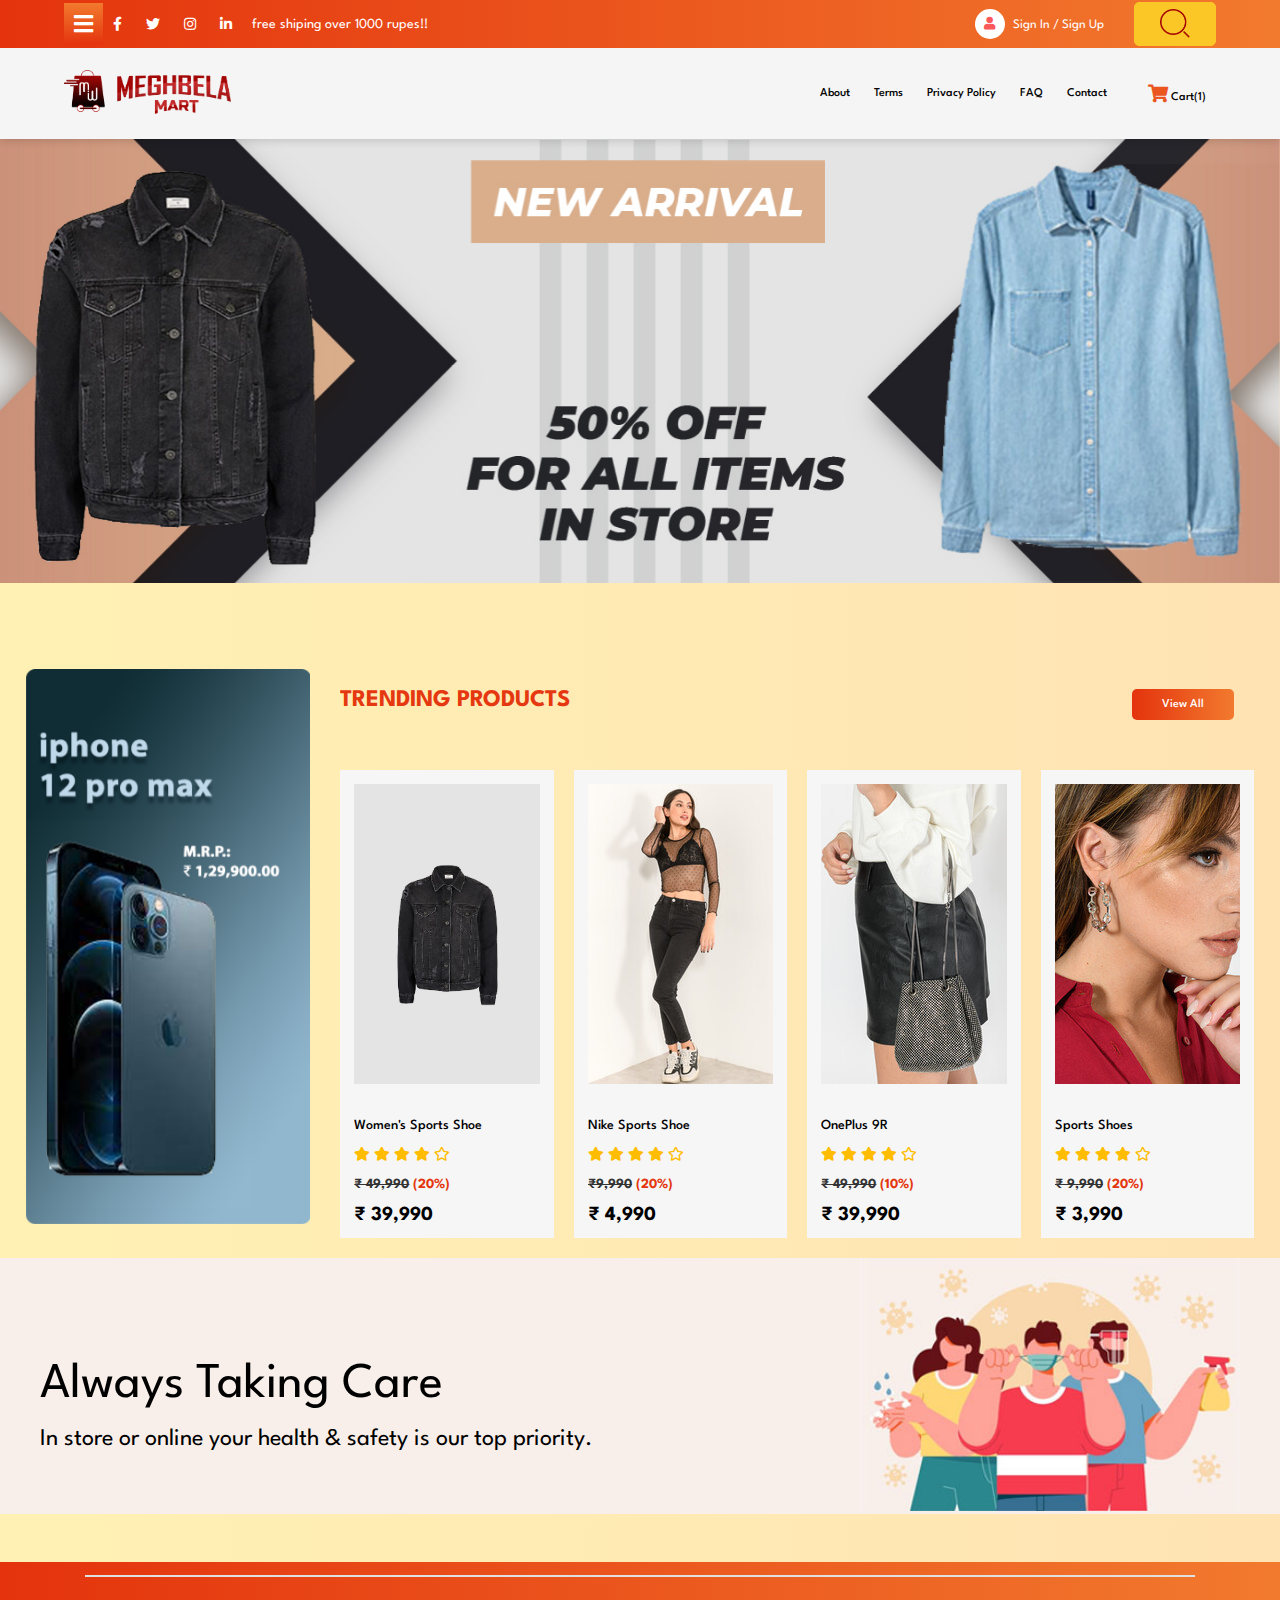
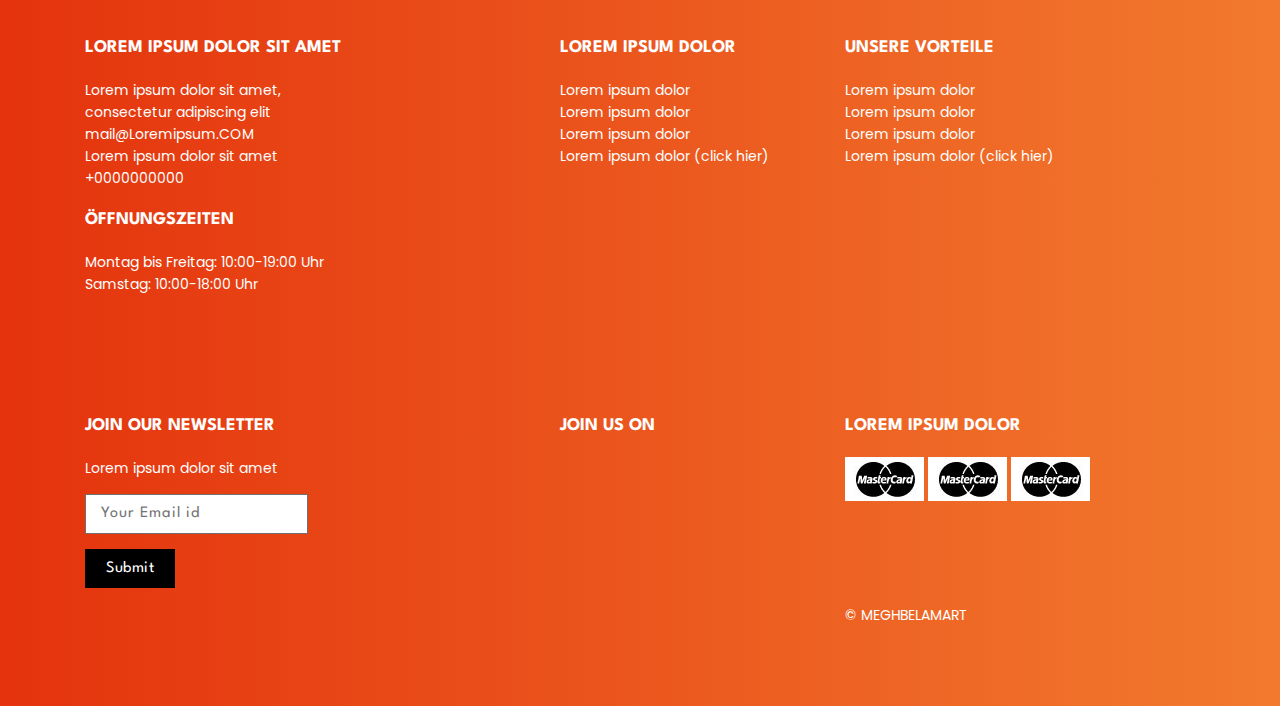
==== commit 684e1f55: "changes51" ====
--- a/index.html
+++ b/index.html
@@ -16,11 +16,12 @@
   <link rel="stylesheet" href="css/owl.theme.default.min.css" type="text/css">
   <link rel="stylesheet" href="css/animate.min.css" type="text/css">
   <link rel="stylesheet" href="css/lightbox.css" type="text/css">
-  <link rel="stylesheet" href="css/jquery.jqZoom.css" type="text/css"/>
   <!--favicon-->
   <link rel="icon" type="images/favicon.png" href="images/favicon.png">
 
-<link href="https://fonts.googleapis.com/css2?family=Montserrat:wght@100;200;300;400;500&family=Poppins:ital,wght@0,100;0,200;0,300;0,400;0,500;1,100;1,200&family=Spartan:wght@100;200;300;400;500;600&display=swap" rel="stylesheet">
+  <link
+    href="https://fonts.googleapis.com/css2?family=Montserrat:wght@100;200;300;400;500&family=Poppins:ital,wght@0,100;0,200;0,300;0,400;0,500;1,100;1,200&family=Spartan:wght@100;200;300;400;500;600&display=swap"
+    rel="stylesheet">
 
   <link rel="stylesheet" href="https://cdnjs.cloudflare.com/ajax/libs/font-awesome/4.7.0/css/font-awesome.min.css">
   <link rel="stylesheet" href="https://cdnjs.cloudflare.com/ajax/libs/font-awesome/5.15.3/css/all.min.css">
@@ -29,24 +30,425 @@
 
 <body>
 
+
   <!-- Left Catagory menu-->
 
-  <div class="catagory-menu">
+  <div id="tab" class="catagory-menu">
     <ul>
-      <li><a href="#"><span><img src="images/fashion.png" alt=""></span> Fashion</a>
-        <div class="submenu">
+      <li id="tab1" class="activate"><a href="#"><span><img src="images/fashion.png" alt=""></span> Fashion</a>
+        <div id="submenu" class="submenu">
           <ul>
-            <li><a href="">Womens</a></li>
-            <li><a href="">Mens</a></li>
-            <li><a href="">Kids</a></li>
+            <li><a href="">Womens</a>
+              <div class="sub-submenu">
+                <ul>
+                  <li><a href="">Womens</a>
+                    <div class="sub-submenu">
+
+                    </div>
+                  </li>
+                  <li><a href="">Mens</a>
+                    <div class="sub-submenu">
+
+                    </div>
+                  </li>
+                  <li><a href="">Kids</a>
+                    <div class="sub-submenu">
+
+                    </div>
+                  </li>
+                </ul>
+              </div>
+            </li>
+            <li><a href="">Mens</a>
+              <div class="sub-submenu">
+                <ul>
+                  <li><a href="">Womens</a>
+                    <div class="sub-submenu">
+
+                    </div>
+                  </li>
+                  <li><a href="">Mens</a>
+                    <div class="sub-submenu">
+
+                    </div>
+                  </li>
+                  <li><a href="">Kids</a>
+                    <div class="sub-submenu">
+
+                    </div>
+                  </li>
+                </ul>
+              </div>
+            </li>
+            <li><a href="">Kids</a>
+              <div class="sub-submenu">
+                <ul>
+                  <li><a href="">Womens</a>
+                    <div class="sub-submenu">
+
+                    </div>
+                  </li>
+                  <li><a href="">Mens</a>
+                    <div class="sub-submenu">
+
+                    </div>
+                  </li>
+                  <li><a href="">Kids</a>
+                    <div class="sub-submenu">
+
+                    </div>
+                  </li>
+                </ul>
+              </div>
+            </li>
           </ul>
         </div>
       </li>
-      <li><a href="#"><span><img src="images/mobiles.png" alt=""></span> Mobiles</a></li>
-      <li><a href="#"><span><img src="images/electronics.png" alt=""></span> Electronics</a></li>
-      <li><a href="#"><span><img src="images/applineces.png" alt=""></span> Home Appliances</a></li>
-      <li><a href="#"><span><img src="images/fresh_icon.png" alt=""></span> Fresh</a></li>
-      <li><a href="#"><span><img src="images/pantry.png" alt=""></span> Pantry</a></li>
+      <li id="tab2"><a href="#"><span><img src="images/mobiles.png" alt=""></span> Mobiles</a>
+        <div id="submenu2" class="submenu">
+          <ul>
+            <li><a href="">Womens</a>
+              <div class="sub-submenu">
+                <ul>
+                  <li><a href="">Womens</a>
+                    <div class="sub-submenu">
+
+                    </div>
+                  </li>
+                  <li><a href="">Mens</a>
+                    <div class="sub-submenu">
+
+                    </div>
+                  </li>
+                  <li><a href="">Kids</a>
+                    <div class="sub-submenu">
+
+                    </div>
+                  </li>
+                </ul>
+              </div>
+            </li>
+            <li><a href="">Mens</a>
+              <div class="sub-submenu">
+                <ul>
+                  <li><a href="">Womens</a>
+                    <div class="sub-submenu">
+
+                    </div>
+                  </li>
+                  <li><a href="">Mens</a>
+                    <div class="sub-submenu">
+
+                    </div>
+                  </li>
+                  <li><a href="">Kids</a>
+                    <div class="sub-submenu">
+
+                    </div>
+                  </li>
+                </ul>
+              </div>
+            </li>
+            <li><a href="">Kids</a>
+              <div class="sub-submenu">
+                <ul>
+                  <li><a href="">Womens</a>
+                    <div class="sub-submenu">
+
+                    </div>
+                  </li>
+                  <li><a href="">Mens</a>
+                    <div class="sub-submenu">
+
+                    </div>
+                  </li>
+                  <li><a href="">Kids</a>
+                    <div class="sub-submenu">
+
+                    </div>
+                  </li>
+                </ul>
+              </div>
+            </li>
+          </ul>
+        </div>
+      </li>
+      <li id="tab3"><a href="#"><span><img src="images/electronics.png" alt=""></span> Electronics</a>
+        <div id="submenu3" class="submenu">
+          <ul>
+            <li><a href="">Womens</a>
+              <div class="sub-submenu">
+                <ul>
+                  <li><a href="">Womens</a>
+                    <div class="sub-submenu">
+
+                    </div>
+                  </li>
+                  <li><a href="">Mens</a>
+                    <div class="sub-submenu">
+
+                    </div>
+                  </li>
+                  <li><a href="">Kids</a>
+                    <div class="sub-submenu">
+
+                    </div>
+                  </li>
+                </ul>
+              </div>
+            </li>
+            <li><a href="">Mens</a>
+              <div class="sub-submenu">
+                <ul>
+                  <li><a href="">Womens</a>
+                    <div class="sub-submenu">
+
+                    </div>
+                  </li>
+                  <li><a href="">Mens</a>
+                    <div class="sub-submenu">
+
+                    </div>
+                  </li>
+                  <li><a href="">Kids</a>
+                    <div class="sub-submenu">
+
+                    </div>
+                  </li>
+                </ul>
+              </div>
+            </li>
+            <li><a href="">Kids</a>
+              <div class="sub-submenu">
+                <ul>
+                  <li><a href="">Womens</a>
+                    <div class="sub-submenu">
+
+                    </div>
+                  </li>
+                  <li><a href="">Mens</a>
+                    <div class="sub-submenu">
+
+                    </div>
+                  </li>
+                  <li><a href="">Kids</a>
+                    <div class="sub-submenu">
+
+                    </div>
+                  </li>
+                </ul>
+              </div>
+            </li>
+          </ul>
+        </div>
+      </li>
+      <li id="tab4"><a href="#"><span><img src="images/applineces.png" alt=""></span> Home Appliances</a>
+        <div id="submenu4" class="submenu">
+          <ul>
+            <li><a href="">Womens</a>
+              <div class="sub-submenu">
+                <ul>
+                  <li><a href="">Womens</a>
+                    <div class="sub-submenu">
+
+                    </div>
+                  </li>
+                  <li><a href="">Mens</a>
+                    <div class="sub-submenu">
+
+                    </div>
+                  </li>
+                  <li><a href="">Kids</a>
+                    <div class="sub-submenu">
+
+                    </div>
+                  </li>
+                </ul>
+              </div>
+            </li>
+            <li><a href="">Mens</a>
+              <div class="sub-submenu">
+                <ul>
+                  <li><a href="">Womens</a>
+                    <div class="sub-submenu">
+
+                    </div>
+                  </li>
+                  <li><a href="">Mens</a>
+                    <div class="sub-submenu">
+
+                    </div>
+                  </li>
+                  <li><a href="">Kids</a>
+                    <div class="sub-submenu">
+
+                    </div>
+                  </li>
+                </ul>
+              </div>
+            </li>
+            <li><a href="">Kids</a>
+              <div class="sub-submenu">
+                <ul>
+                  <li><a href="">Womens</a>
+                    <div class="sub-submenu">
+
+                    </div>
+                  </li>
+                  <li><a href="">Mens</a>
+                    <div class="sub-submenu">
+
+                    </div>
+                  </li>
+                  <li><a href="">Kids</a>
+                    <div class="sub-submenu">
+
+                    </div>
+                  </li>
+                </ul>
+              </div>
+            </li>
+          </ul>
+        </div>
+      </li>
+      <li id="tab5"><a href="#"><span><img src="images/fresh_icon.png" alt=""></span> Fresh</a>
+        <div id="submenu5" class="submenu">
+          <ul>
+            <li><a href="">Womens</a>
+              <div class="sub-submenu">
+                <ul>
+                  <li><a href="">Womens</a>
+                    <div class="sub-submenu">
+
+                    </div>
+                  </li>
+                  <li><a href="">Mens</a>
+                    <div class="sub-submenu">
+
+                    </div>
+                  </li>
+                  <li><a href="">Kids</a>
+                    <div class="sub-submenu">
+
+                    </div>
+                  </li>
+                </ul>
+              </div>
+            </li>
+            <li><a href="">Mens</a>
+              <div class="sub-submenu">
+                <ul>
+                  <li><a href="">Womens</a>
+                    <div class="sub-submenu">
+
+                    </div>
+                  </li>
+                  <li><a href="">Mens</a>
+                    <div class="sub-submenu">
+
+                    </div>
+                  </li>
+                  <li><a href="">Kids</a>
+                    <div class="sub-submenu">
+
+                    </div>
+                  </li>
+                </ul>
+              </div>
+            </li>
+            <li><a href="">Kids</a>
+              <div class="sub-submenu">
+                <ul>
+                  <li><a href="">Womens</a>
+                    <div class="sub-submenu">
+
+                    </div>
+                  </li>
+                  <li><a href="">Mens</a>
+                    <div class="sub-submenu">
+
+                    </div>
+                  </li>
+                  <li><a href="">Kids</a>
+                    <div class="sub-submenu">
+
+                    </div>
+                  </li>
+                </ul>
+              </div>
+            </li>
+          </ul>
+        </div>
+      </li>
+      <li id="tab6"><a href="#"><span><img src="images/pantry.png" alt=""></span> Pantry</a>
+        <div id="submenu6" class="submenu">
+          <ul>
+            <li><a href="">Womens</a>
+              <div class="sub-submenu">
+                <ul>
+                  <li><a href="">Womens</a>
+                    <div class="sub-submenu">
+
+                    </div>
+                  </li>
+                  <li><a href="">Mens</a>
+                    <div class="sub-submenu">
+
+                    </div>
+                  </li>
+                  <li><a href="">Kids</a>
+                    <div class="sub-submenu">
+
+                    </div>
+                  </li>
+                </ul>
+              </div>
+            </li>
+            <li><a href="">Mens</a>
+              <div class="sub-submenu">
+                <ul>
+                  <li><a href="">Womens</a>
+                    <div class="sub-submenu">
+
+                    </div>
+                  </li>
+                  <li><a href="">Mens</a>
+                    <div class="sub-submenu">
+
+                    </div>
+                  </li>
+                  <li><a href="">Kids</a>
+                    <div class="sub-submenu">
+
+                    </div>
+                  </li>
+                </ul>
+              </div>
+            </li>
+            <li><a href="">Kids</a>
+              <div class="sub-submenu">
+                <ul>
+                  <li><a href="">Womens</a>
+                    <div class="sub-submenu">
+
+                    </div>
+                  </li>
+                  <li><a href="">Mens</a>
+                    <div class="sub-submenu">
+
+                    </div>
+                  </li>
+                  <li><a href="">Kids</a>
+                    <div class="sub-submenu">
+
+                    </div>
+                  </li>
+                </ul>
+              </div>
+            </li>
+          </ul>
+        </div>
+      </li>
     </ul>
     <div class="cross">
       <i class="far fa-times-circle"></i>
@@ -54,156 +456,173 @@
   </div>
 
   <!-- Left Catagory menu end -->
-  
-<!-- Header -->
-<div class="header sticky-top">
-  <!-- Top Header -->
-  <div class="top-header">
-    <div class="row">
-      <div class="col-md-6 top-left">
-        <div id="catagories" class="catagories">
-          <a href="javascript:void(0)"><i class="fa fa-bars"></i></a>
-        </div>
-        <ul>
-          <li><a href="#"><i class="fab fa-facebook-f"></i></a></li>
-          <li><a href="#"><i class="fab fa-twitter"></i></a></li>
-          <li><a href="#"><i class="fab fa-instagram"></i></a></li>
-          <li><a href="#"><i class="fab fa-linkedin-in"></i></a></li>
-        </ul>
-        <p>free shiping over 1000 rupes!!</p>
-      </div>
-      <div class="col-md-6 top-right">
-        <div class="user-login">
+
+  <!-- Header -->
+  <div class="header sticky-top">
+    <!-- Top Header -->
+    <div class="top-header">
+      <div class="row">
+        <div class="col-md-6 top-left">
+          <div id="catagories" class="catagories">
+            <a href="javascript:void(0)"><i class="fa fa-bars"></i></a>
+          </div>
           <ul>
-            <li class="signin"><a href="login-page.html"><i class="fa fa-user"></i> Sign In / Sign Up</a></li>
+            <li><a href="#"><i class="fab fa-facebook-f"></i></a></li>
+            <li><a href="#"><i class="fab fa-twitter"></i></a></li>
+            <li><a href="#"><i class="fab fa-instagram"></i></a></li>
+            <li><a href="#"><i class="fab fa-linkedin-in"></i></a></li>
           </ul>
-        </div>
-        <div class="search_form">
-          <form action="#">
-            <input class="search_filed" type="text" placeholder="Search Products & Brands">
-            <input class="search_btn" type="submit" value="Search">
-          </form>
+          <p>free shiping over 1000 rupes!!</p>
+        </div>
+        <div class="col-md-6 top-right">
+          <div class="user-login">
+            <ul>
+              <li class="signin"><a href="login-page.html"><i class="fa fa-user"></i> Sign In / Sign Up</a></li>
+            </ul>
+          </div>
+          <div class="search_form">
+            <form action="#">
+              <input class="search_filed" type="text" placeholder="Search Products & Brands">
+              <input class="search_btn" type="submit" value="Search">
+            </form>
+          </div>
         </div>
       </div>
     </div>
-  </div>
-  <!-- End -->
-  <!-- mid Header -->
-  <div class="mid-header">
-    <div class="row">
-      <div class="col-md-2 mid-left">
-        <a href="index.html"><img src="images/logo.png" alt=""></a>
-      </div>
-      <div class="col-md-10 mid-right">
-        <div class="menu">
-          <ul class="menu-nav">
+    <!-- End -->
+    <!-- mid Header -->
+    <div class="mid-header">
+      <div class="row">
+        <div class="col-md-2 mid-left">
+          <a href="index.html"><img src="images/logo.png" alt=""></a>
+        </div>
+        <div class="col-md-10 mid-right">
+          <div class="menu">
+            <ul class="menu-nav">
               <li>
-                  <a href="about-us.html">About</a>
+                <a href="about-us.html">About</a>
               </li>
               <li>
-                  <a href="condition.html">Terms</a>
-                  <ul>
-                    <li><a href="#">Demo</a></li>
-                    <li><a href="#">Demo</a></li>
-                    <li><a href="#">Demo</a></li>
+                <a href="condition.html">Terms</a>
+                <ul>
+                  <li><a href="#">Demo</a></li>
+                  <li><a href="#">Demo</a></li>
+                  <li><a href="#">Demo</a></li>
                 </ul>
               </li>
               <li>
-                  <a href="policy.html">Privacy Policy</a>
+                <a href="policy.html">Privacy Policy</a>
               </li>
               <li>
-                  <a href="faqs.html">FAQ</a>
+                <a href="faqs.html">FAQ</a>
               </li>
               <li>
-                  <a href="contact-us.html">Contact</a>
+                <a href="contact-us.html">Contact</a>
               </li>
-          </ul>
-        </div>
-        <div class="page-btn green">
-          <a href="product_details.html"><i class="fa fa-shopping-cart"></i> Cart(1)</a>
+            </ul>
+          </div>
+          <div class="page-btn">
+            <a href="product_details.html"><i class="fa fa-shopping-cart"></i> Cart(1)</a>
+          </div>
         </div>
       </div>
     </div>
+    <!-- mid-header End -->
   </div>
-  <!-- mid-header End -->
-</div>
-<!-- Header End -->
-<!-- Banner -->
-<section class="banner-sec">
-  <div class="container-fluid">
-    <div class="row">
-      <div class="banner">
-        <div class="banner-slider owl-carousel owl-theme">
-          <div class="item">
-            <img src="images/banner_home2.jpg" alt="">
-          </div>
-          <div class="item">
-            <img src="images/banner_home3.png" alt="">
-          </div>
-          <div class="item">
-            <img src="images/banner_home4.jpg" alt="">
-          </div>
-          <div class="item">
-            <img src="images/banner_home.jpg" alt="">
+  <!-- Header End -->
+  <!-- Banner -->
+  <section class="banner-sec">
+    <div class="container-fluid">
+      <div class="row">
+        <div class="banner">
+          <div class="banner-slider owl-carousel owl-theme">
+            <div class="item">
+              <img src="images/banner_home2.jpg" alt="">
+            </div>
+            <div class="item">
+              <img src="images/banner_home3.png" alt="">
+            </div>
+            <div class="item">
+              <img src="images/banner_home4.jpg" alt="">
+            </div>
+            <div class="item">
+              <img src="images/banner_home.jpg" alt="">
+            </div>
           </div>
         </div>
       </div>
     </div>
-  </div>
-</section>
-
-<!-- Banner End -->
-<!-- Products -->
-<section class="product-display">
-  <div class="common_space">
-    <div class="row">
-      <div class="col-md-3">
-        <div class="left-side-pro owl-carousel owl-theme">
-  
-          <div class="item">
-            <div class="add-post">
-              <img src="images/product_post.png" alt="">
-            </div>
-          </div>
-          <div class="item">
-            <div class="add-post">
-              <img src="images/product_post2.png" alt="">
-            </div>
-          </div>
-          <div class="item">
-            <div class="add-post">
-              <img src="images/product_post.png" alt="">
-            </div>
-          </div>
-        <div class="item">
-          <div class="add-post">
-            <img src="images/product_post2.png" alt="">
-          </div>
-        </div>
-        <div class="item">
-          <div class="add-post">
-            <img src="images/product_post.png" alt="">
-          </div>
-        </div>
-        </div>
-      </div>
-      <div class="col-md-9">
-        <div class="page-title">
-          <h4>TRENDING PRODUCTS</h4>
-        <h5><a href="#">View All</a></h5>
-        </div>
-        <div id="trending-product" class="owl-carousel owl-theme">
-  
-          <div class="item">
+  </section>
+
+  <!-- Banner End -->
+  <!-- Products and side banner -->
+  <section class="product-display common-space">
+    <div class="common_space">
+      <div class="row">
+        <div class="col-md-3">
+          <div class="left-side-pro owl-carousel owl-theme">
+
+            <div class="item">
+              <div class="add-post">
+                <img src="images/product_post.png" alt="">
+              </div>
+            </div>
+            <div class="item">
+              <div class="add-post">
+                <img src="images/product_post2.png" alt="">
+              </div>
+            </div>
+            <div class="item">
+              <div class="add-post">
+                <img src="images/product_post.png" alt="">
+              </div>
+            </div>
+            <div class="item">
+              <div class="add-post">
+                <img src="images/product_post2.png" alt="">
+              </div>
+            </div>
+            <div class="item">
+              <div class="add-post">
+                <img src="images/product_post.png" alt="">
+              </div>
+            </div>
+          </div>
+        </div>
+        <div class="col-md-9">
+          <div class="page-title">
+            <h4>TRENDING PRODUCTS</h4>
+            <h5><a href="#">View All</a></h5>
+          </div>
+          <div id="trending-product" class="owl-carousel owl-theme">
+
+            <div class="item">
               <div class="product-descrp">
                 <div class="pro-image coleql_height">
                   <img src="images/15a.jpg" alt="">
                 </div>
                 <div class="wishlist"></div>
                 <div class="pro-details text-center">
-                  <p>Women's Sports 
+                  <p>Women's Sports
                     Shoe</p>
-                  <h5><del>₹ 39,990</del> <span>(20%)</span></h5>
+                  <ul class="rating">
+                    <li>
+                      <i class="fas fa-star fa-sm"></i>
+                    </li>
+                    <li>
+                      <i class="fas fa-star fa-sm"></i>
+                    </li>
+                    <li>
+                      <i class="fas fa-star fa-sm"></i>
+                    </li>
+                    <li>
+                      <i class="fas fa-star fa-sm"></i>
+                    </li>
+                    <li>
+                      <i class="far fa-star fa-sm"></i>
+                    </li>
+                  </ul>
+                  <h5><del>₹ 49,990</del> <span>(20%)</span></h5>
                   <h4>₹ 39,990</h4>
                 </div>
               </div>
@@ -215,20 +634,37 @@
                   <a href="product_details.html">Add to Cart</a>
                 </div>
               </div> -->
-          </div>
-          <div class="item">
-            <div class="product-descrp">
-              <div class="pro-image coleql_height">
-                <img src="images/16a.jpg" alt="">
-              </div>
-              <div class="wishlist"></div>
-              <div class="pro-details text-center">
-                <p>Nike Sports Shoe</p>
-                <h5><del>₹9,990</del> <span>(20%)</span></h5>
-                <h4>₹ 4,990</h4>
-              </div>
-            </div>
-            <!-- <div class="hover-box">
+            </div>
+            <div class="item">
+              <div class="product-descrp">
+                <div class="pro-image coleql_height">
+                  <img src="images/16a.jpg" alt="">
+                </div>
+                <div class="wishlist"></div>
+                <div class="pro-details text-center">
+                  <p>Nike Sports Shoe</p>
+                  <ul class="rating">
+                    <li>
+                      <i class="fas fa-star fa-sm"></i>
+                    </li>
+                    <li>
+                      <i class="fas fa-star fa-sm"></i>
+                    </li>
+                    <li>
+                      <i class="fas fa-star fa-sm"></i>
+                    </li>
+                    <li>
+                      <i class="fas fa-star fa-sm"></i>
+                    </li>
+                    <li>
+                      <i class="far fa-star fa-sm"></i>
+                    </li>
+                  </ul>
+                  <h5><del>₹9,990</del> <span>(20%)</span></h5>
+                  <h4>₹ 4,990</h4>
+                </div>
+              </div>
+              <!-- <div class="hover-box">
               <div class="page-btn2 blue">
                 <a href="#">Buy Now</a>
               </div>
@@ -236,21 +672,38 @@
               <a href="product_details.html">Add to Cart</a>
             </div>
             </div> -->
-        </div>
-    
-        <div class="item">
-          <div class="product-descrp">
-            <div class="pro-image coleql_height">
-              <img src="images/17a.jpg" alt="">
-            </div>
-            <div class="wishlist"></div>
-            <div class="pro-details text-center">
-              <p>OnePlus 9R</p>
-              <h5><del>₹ 49,990</del> <span>(10%)</span></h5>
-              <h4>₹ 39,990</h4>
-            </div>
-          </div>
-          <!-- <div class="hover-box">
+            </div>
+
+            <div class="item">
+              <div class="product-descrp">
+                <div class="pro-image coleql_height">
+                  <img src="images/17a.jpg" alt="">
+                </div>
+                <div class="wishlist"></div>
+                <div class="pro-details text-center">
+                  <p>OnePlus 9R</p>
+                  <ul class="rating">
+                    <li>
+                      <i class="fas fa-star fa-sm"></i>
+                    </li>
+                    <li>
+                      <i class="fas fa-star fa-sm"></i>
+                    </li>
+                    <li>
+                      <i class="fas fa-star fa-sm"></i>
+                    </li>
+                    <li>
+                      <i class="fas fa-star fa-sm"></i>
+                    </li>
+                    <li>
+                      <i class="far fa-star fa-sm"></i>
+                    </li>
+                  </ul>
+                  <h5><del>₹ 49,990</del> <span>(10%)</span></h5>
+                  <h4>₹ 39,990</h4>
+                </div>
+              </div>
+              <!-- <div class="hover-box">
             <div class="page-btn2 blue">
               <a href="#">Buy Now</a>
             </div>
@@ -258,495 +711,175 @@
               <a href="product_details.html">Add to Cart</a>
             </div>
           </div> -->
-          </div>
-        
-      <div class="item">
-        <div class="product-descrp">
-          <div class="pro-image coleql_height">
-            <img src="images/18a.jpg" alt="">
-          </div>
-          <div class="wishlist"></div>
-          <div class="pro-details text-center">
-            <p>Sports Shoes</p>
-            <h5><del>₹ 3,990</del> <span>(20%)</span></h5>
-            <h4>₹ 9,990</h4>
-          </div>
-        </div>
-        <!-- <div class="hover-box">
+            </div>
+
+            <div class="item">
+              <div class="product-descrp">
+                <div class="pro-image coleql_height">
+                  <img src="images/18a.jpg" alt="">
+                </div>
+                <div class="wishlist"></div>
+                <div class="pro-details text-center">
+                  <p>Sports Shoes</p>
+                  <ul class="rating">
+                    <li>
+                      <i class="fas fa-star fa-sm"></i>
+                    </li>
+                    <li>
+                      <i class="fas fa-star fa-sm"></i>
+                    </li>
+                    <li>
+                      <i class="fas fa-star fa-sm"></i>
+                    </li>
+                    <li>
+                      <i class="fas fa-star fa-sm"></i>
+                    </li>
+                    <li>
+                      <i class="far fa-star fa-sm"></i>
+                    </li>
+                  </ul>
+                  <h5><del>₹ 9,990</del> <span>(20%)</span></h5>
+                  <h4>₹ 3,990</h4>
+                </div>
+              </div>
+              <!-- <div class="hover-box">
           <div class="page-btn2 blue">
             <a href="#">Buy Now</a>
           </div> -->
-          <!-- <div class="page-btn2 orange">
+              <!-- <div class="page-btn2 orange">
             <a href="product_details.html">Add to Cart</a>
           </div>
         </div> -->
-    </div>
-    
-    
-    <div class="item">
-      <div class="product-descrp">
-        <div class="pro-image coleql_height">
-          <img src="images/19a.jpg" alt="">
-        </div>
-        <div class="wishlist"></div>
-        <div class="pro-details text-center">
-          <p>Apple Watch</p>
-          <h5><del>₹ 39,990</del> <span>(20%)</span></h5>
-          <h4>₹ 49,990</h4>
-        </div>
-      </div>
-      <div class="hover-box">
-        <!-- <div class="page-btn2 blue">
+            </div>
+
+
+            <div class="item">
+              <div class="product-descrp">
+                <div class="pro-image coleql_height">
+                  <img src="images/19a.jpg" alt="">
+                </div>
+                <div class="wishlist"></div>
+                <div class="pro-details text-center">
+                  <p>Apple Watch</p>
+                  <ul class="rating">
+                    <li>
+                      <i class="fas fa-star fa-sm"></i>
+                    </li>
+                    <li>
+                      <i class="fas fa-star fa-sm"></i>
+                    </li>
+                    <li>
+                      <i class="fas fa-star fa-sm"></i>
+                    </li>
+                    <li>
+                      <i class="fas fa-star fa-sm"></i>
+                    </li>
+                    <li>
+                      <i class="far fa-star fa-sm"></i>
+                    </li>
+                  </ul>
+                  <h5><del>₹ 49,990</del> <span>(20%)</span></h5>
+                  <h4>₹ 39,990</h4>
+                </div>
+              </div>
+              <!-- <div class="hover-box">
+        <div class="page-btn2 blue">
           <a href="#">Buy Now</a>
-        </div> -->
+        </div>
         <div class="page-btn2 orange">
           <a href="product_details.html">Add to Cart</a>
         </div>
+      </div> -->
+            </div>
+
+
+
+          </div>
+        </div>
       </div>
     </div>
-    
-          
-    
+  </section>
+  <!-- Products and side banner -->
+  <!-- Mini banner -->
+  <section class="page-sort-banner">
+    <div class="row">
+      <div class="col-md-8">
+        <div class="coleql_height ban-content">
+        <h4 class="sub-text">Always Taking Care</h4>
+        <h3 class="entry-title">In store or online your health &amp; safety is our top priority.</h3>
+      </div>
+      </div>
+      <div class="col-md-4">
+        <div class="coleql_height ban-image">
+          <figure>
+            <img src="images/banner-box2.jpg" alt="">
+          </figure>
         </div>
       </div>
     </div>
-  </div>
-</section>
-<!-- Products -->
-<!-- Banner -->
-<section class="banner-sec">
-  <div class="container-fluid">
-    <div class="row">
-      <div class="banner">
-        <div class="banner-slider owl-carousel owl-theme">
-          <div class="item">
-            <img src="images/banner_home2.jpg" alt="">
-          </div>
-          <div class="item">
-            <img src="images/banner_home3.png" alt="">
-          </div>
-          <div class="item">
-            <img src="images/banner_home4.jpg" alt="">
-          </div>
-          <div class="item">
-            <img src="images/banner_home.jpg" alt="">
-          </div>
-        </div>
-      </div>
+  </section>
+  <!-- Mini banner End -->
+  <!-- Footer -->
+
+  <section class="footer">
+    <div class="container">
+      <figure class="dots text-center mt-5">
+        <img src="image/dots.jpg" alt="">
+      </figure>
+      <section class="main-footer common-space">
+        <div class="row">
+          <div class="col-md-5 each-footer">
+            <h4>Lorem ipsum dolor sit amet</h4>
+            <p><a href="#">Lorem ipsum dolor sit amet,<br> consectetur adipiscing elit</a></p>
+            <p><a href="mailto:mail@goschuhe.de">mail@Loremipsum.COM</a></p>
+            <p><a href="tel:+0000000000">Lorem ipsum dolor sit amet<br>+0000000000</a></p>
+            <h4>Öffnungszeiten</h4>
+            <p>Montag bis Freitag: 10:00-19:00 Uhr <br>Samstag: 10:00-18:00 Uhr</p>
+          </div>
+          <div class="col-md-3 each-footer">
+            <h4>Lorem ipsum dolor</h4>
+            <p>Lorem ipsum dolor</p>
+            <p>Lorem ipsum dolor</p>
+            <p>Lorem ipsum dolor</p>
+            <p>Lorem ipsum dolor <a href="#">(click hier)</a></p>
+          </div>
+          <div class="col-md-4 each-footer">
+            <h4>UNSERE VORTEILE</h4>
+            <p>Lorem ipsum dolor</p>
+            <p>Lorem ipsum dolor</p>
+            <p>Lorem ipsum dolor</p>
+            <p>Lorem ipsum dolor <a href="#">(click hier)</a></p>
+          </div>
+          <div class="col-md-5 each-footer top-space">
+            <h4>JOIN OUR NEWSLETTER</h4>
+            <p>Lorem ipsum dolor sit amet</p>
+            <form>
+              <input type="text" placeholder="Your Email id">
+              <input type="submit" value="Submit">
+            </form>
+          </div>
+          <div class="col-md-3 each-footer top-space">
+            <h4>JOIN US ON</h4>
+            <ul>
+              <li><a href="#"><i class="fa fa-facebook-f"></i></a></li>
+              <li><a href="#"><i class="fa fa-instagram"></i></a></li>
+            </ul>
+          </div>
+          <div class="col-md-4 each-footer top-space">
+            <h4>Lorem ipsum dolor</h4>
+            <ul>
+              <li><a href="#"><img src="images/mastercard.jpg" alt=""></a></li>
+              <li><a href="#"><img src="images/mastercard.jpg" alt=""></a></li>
+              <li><a href="#"><img src="images/mastercard.jpg" alt=""></a></li>
+            </ul>
+            <p class="copy-right">© MEGHBELAMART</p>
+          </div>
+        </div>
+      </section>
     </div>
-  </div>
-</section>
-
-<!-- Banner End -->
-  <!-- Products end -->
-
-  <!-- Products -->
-<section class="product-display common-space">
-  <div class="common_space">
-    <div class="page-title">
-      <h4>New Arrivals</h4>
-    <h5><a href="#">View All</a></h5>
-    </div>
-    <div id="new-arrival" class="owl-carousel owl-theme">
-
-      <div class="item">
-          <div class="product-descrp">
-            <a href="#">
-            <div class="pro-image coleql_height">
-              <img src="images/12a.jpg" alt="">
-            </div>
-            <div class="wishlist"></div>
-            <div class="pro-details text-center">
-              <p>Designer Shirt</p>
-              <h5><del>₹ 5,990</del> <span>(20%)</span></h5>
-              <h4>₹ 3,990</h4>
-            </div>
-          </a>
-          </div>
-          <!-- <div class="hover-box">
-            <div class="page-btn2 blue">
-              <a href="#">Buy Now</a>
-            </div>
-            <div class="page-btn2 orange">
-              <a href="product_details.html">Add to Cart</a>
-            </div>
-          </div> -->
-      </div>
-      <div class="item">
-        <div class="product-descrp">
-          <a href="#">
-          <div class="pro-image coleql_height">
-            <img src="images/13a.jpg" alt="">
-          </div>
-          <div class="wishlist"></div>
-          <div class="pro-details text-center">
-            <p>Designer Shirt</p>
-            <h5><del>₹5,990</del> <span>(20%)</span></h5>
-            <h4>₹ 3,990</h4>
-          </div>
-        </a>
-        </div>
-        <!-- <div class="hover-box">
-          <div class="page-btn2 blue">
-            <a href="#">Buy Now</a>
-          </div>
-          <div class="page-btn2 orange">
-            <a href="product_details.html">Add to Cart</a>
-          </div>
-        </div> -->
-    </div>
-
-    <div class="item">
-      <div class="product-descrp">
-        <a href="#">
-        <div class="pro-image coleql_height">
-          <img src="images/14a.jpg" alt="">
-        </div>
-        <div class="wishlist"></div>
-        <div class="pro-details text-center">
-          <p>Designer Shirt</p>
-          <h5><del>₹5,990</del> <span>(20%)</span></h5>
-          <h4>₹ 3,990</h4>
-        </div>
-      </a>
-      </div>
-      <!-- <div class="hover-box">
-        <div class="page-btn2 blue">
-          <a href="#">Buy Now</a>
-        </div>
-        <div class="page-btn2 orange">
-          <a href="product_details.html">Add to Cart</a>
-        </div>
-      </div> -->
-  </div>
-    
-  <div class="item">
-    <div class="product-descrp">
-      <a href="#">
-      <div class="pro-image coleql_height">
-        <img src="images/15a.jpg" alt="">
-      </div>
-      <div class="wishlist"></div>
-      <div class="pro-details text-center">
-        <p>Designer Shirt</p>
-        <h5><del>₹5,990</del> <span>(20%)</span></h5>
-        <h4>₹ 3,990</h4>
-      </div>
-    </a>
-    </div>
-    <!-- <div class="hover-box">
-      <div class="page-btn2 blue">
-        <a href="#">Buy Now</a>
-      </div>
-      <div class="page-btn2 orange">
-        <a href="product_details.html">Add to Cart</a>
-      </div>
-    </div> -->
-</div>
-
-
-<div class="item">
-  <div class="product-descrp">
-    <a href="#">
-    <div class="pro-image coleql_height">
-      <img src="images/16a.jpg" alt="">
-    </div>
-    <div class="wishlist"></div>
-    <div class="pro-details text-center">
-      <p>Designer Shirt</p>
-      <h5><del>₹5,990</del> <span>(20%)</span></h5>
-      <h4>₹ 3,990</h4>
-    </div>
-  </a>
-  </div>
-  <!-- <div class="hover-box">
-    <div class="page-btn2 blue">
-      <a href="#">Buy Now</a>
-    </div>
-    <div class="page-btn2 orange">
-      <a href="product_details.html">Add to Cart</a>
-    </div>
-  </div> -->
-</div>
-
-      
-
-    </div>
-  </div>
-</section>
-<!-- Products -->
-<!-- Banner -->
-<section class="banner-sec">
-  <div class="container-fluid">
-    <div class="row">
-      <div class="banner">
-        <div class="banner-slider owl-carousel owl-theme">
-          <div class="item">
-            <img src="images/banner_home2.jpg" alt="">
-          </div>
-          <div class="item">
-            <img src="images/banner_home3.png" alt="">
-          </div>
-          <div class="item">
-            <img src="images/banner_home4.jpg" alt="">
-          </div>
-          <div class="item">
-            <img src="images/banner_home.jpg" alt="">
-          </div>
-        </div>
-      </div>
-    </div>
-  </div>
-</section>
-
-<!-- Banner End -->
-<!-- Products -->
-<section class="product-display">
-  <div class="common_space">
-    <div class="row">
-      <div class="col-md-9">
-        <div class="page-title">
-          <h4>TRENDING PRODUCTS</h4>
-        <h5><a href="#">View All</a></h5>
-        </div>
-        <div id="trending-product" class="owl-carousel owl-theme">
-  
-          <div class="item">
-              <div class="product-descrp">
-                <div class="pro-image coleql_height">
-                  <img src="images/15a.jpg" alt="">
-                </div>
-                <div class="wishlist"></div>
-                <div class="pro-details text-center">
-                  <p>Women's Sports 
-                    Shoe</p>
-                  <h5><del>₹ 39,990</del> <span>(20%)</span></h5>
-                  <h4>₹ 39,990</h4>
-                </div>
-              </div>
-              <!-- <div class="hover-box">
-                <div class="page-btn2 blue">
-                  <a href="#">Buy Now</a>
-                </div>
-                <div class="page-btn2 orange">
-                  <a href="product_details.html">Add to Cart</a>
-                </div>
-              </div> -->
-          </div>
-          <div class="item">
-            <div class="product-descrp">
-              <div class="pro-image coleql_height">
-                <img src="images/16a.jpg" alt="">
-              </div>
-              <div class="wishlist"></div>
-              <div class="pro-details text-center">
-                <p>Nike Sports Shoe</p>
-                <h5><del>₹9,990</del> <span>(20%)</span></h5>
-                <h4>₹ 4,990</h4>
-              </div>
-            </div>
-            <!-- <div class="hover-box">
-              <div class="page-btn2 blue">
-                <a href="#">Buy Now</a>
-              </div>
-              <div class="page-btn2 orange">
-              <a href="product_details.html">Add to Cart</a>
-            </div>
-            </div> -->
-        </div>
-    
-        <div class="item">
-          <div class="product-descrp">
-            <div class="pro-image coleql_height">
-              <img src="images/17a.jpg" alt="">
-            </div>
-            <div class="wishlist"></div>
-            <div class="pro-details text-center">
-              <p>OnePlus 9R</p>
-              <h5><del>₹ 49,990</del> <span>(10%)</span></h5>
-              <h4>₹ 39,990</h4>
-            </div>
-          </div>
-          <!-- <div class="hover-box">
-            <div class="page-btn2 blue">
-              <a href="#">Buy Now</a>
-            </div>
-            <div class="page-btn2 orange">
-              <a href="product_details.html">Add to Cart</a>
-            </div>
-          </div> -->
-          </div>
-        
-      <div class="item">
-        <div class="product-descrp">
-          <div class="pro-image coleql_height">
-            <img src="images/18a.jpg" alt="">
-          </div>
-          <div class="wishlist"></div>
-          <div class="pro-details text-center">
-            <p>Sports Shoes</p>
-            <h5><del>₹ 3,990</del> <span>(20%)</span></h5>
-            <h4>₹ 9,990</h4>
-          </div>
-        </div>
-        <!-- <div class="hover-box">
-          <div class="page-btn2 blue">
-            <a href="#">Buy Now</a>
-          </div>
-          <div class="page-btn2 orange">
-            <a href="product_details.html">Add to Cart</a>
-          </div>
-        </div> -->
-    </div>
-    
-    
-    <div class="item">
-      <div class="product-descrp">
-        <div class="pro-image coleql_height">
-          <img src="images/19a.jpg" alt="">
-        </div>
-        <div class="wishlist"></div>
-        <div class="pro-details text-center">
-          <p>Apple Watch</p>
-          <h5><del>₹ 39,990</del> <span>(20%)</span></h5>
-          <h4>₹ 49,990</h4>
-        </div>
-      </div>
-      <!-- <div class="hover-box">
-        <div class="page-btn2 blue">
-          <a href="#">Buy Now</a>
-        </div>
-        <div class="page-btn2 orange">
-          <a href="product_details.html">Add to Cart</a>
-        </div>
-      </div> -->
-    </div>
-    
-          
-    
-        </div>
-      </div>
-      <div class="col-md-3">
-        <div class="left-side-pro owl-carousel owl-theme">
-  
-          <div class="item">
-            <div class="add-post">
-              <img src="images/product_post.png" alt="">
-            </div>
-          </div>
-          <div class="item">
-            <div class="add-post">
-              <img src="images/product_post2.png" alt="">
-            </div>
-          </div>
-          <div class="item">
-            <div class="add-post">
-              <img src="images/product_post.png" alt="">
-            </div>
-          </div>
-        <div class="item">
-          <div class="add-post">
-            <img src="images/product_post2.png" alt="">
-          </div>
-        </div>
-        <div class="item">
-          <div class="add-post">
-            <img src="images/product_post.png" alt="">
-          </div>
-        </div>
-        </div>
-      </div>
-    </div>
-  </div>
-</section>
-<!-- Products -->
-<!-- Banner -->
-<section class="banner-sec">
-  <div class="container-fluid">
-    <div class="row">
-      <div class="banner">
-        <div class="banner-slider owl-carousel owl-theme">
-          <div class="item">
-            <img src="images/banner_home2.jpg" alt="">
-          </div>
-          <div class="item">
-            <img src="images/banner_home3.png" alt="">
-          </div>
-          <div class="item">
-            <img src="images/banner_home4.jpg" alt="">
-          </div>
-          <div class="item">
-            <img src="images/banner_home.jpg" alt="">
-          </div>
-        </div>
-      </div>
-    </div>
-  </div>
-</section>
-
-<!-- Banner End -->
-
-  <!-- Footer -->
-
-  <section class="footer">
-    <div class="common_space">
-        <figure class="dots text-center">
-            <img src="image/dots.jpg" alt="">
-        </figure>
-        <section class="main-footer common-space">
-            <div class="row">
-                <div class="col-md-5 each-footer">
-                    <h4>Lorem ipsum dolor sit amet</h4>
-                    <p><a href="#">Lorem ipsum dolor sit amet,<br> consectetur adipiscing elit</a></p>
-                    <p><a href="mailto:mail@goschuhe.de">mail@Loremipsum.COM</a></p>
-                    <p><a href="tel:+0000000000">Lorem ipsum dolor sit amet<br>+0000000000</a></p>
-                    <h4>Öffnungszeiten</h4>
-                    <p>Montag bis Freitag: 10:00-19:00 Uhr <br>Samstag: 10:00-18:00 Uhr</p>
-                </div>
-                <div class="col-md-3 each-footer">
-                    <h4>Lorem ipsum dolor</h4>
-                    <p>Lorem ipsum dolor</p>
-                    <p>Lorem ipsum dolor</p>
-                    <p>Lorem ipsum dolor</p>
-                    <p>Lorem ipsum dolor <a href="#">(click hier)</a></p>
-                </div>
-                <div class="col-md-4 each-footer">
-                    <h4>UNSERE VORTEILE</h4>
-                    <p>Lorem ipsum dolor</p>
-                    <p>Lorem ipsum dolor</p>
-                    <p>Lorem ipsum dolor</p>
-                    <p>Lorem ipsum dolor <a href="#">(click hier)</a></p>
-                </div>
-                <div class="col-md-5 each-footer top-space">
-                    <h4>JOIN OUR NEWSLETTER</h4>
-                    <p>Lorem ipsum dolor sit amet</p>
-                    <form>
-                        <input type="text" placeholder="Your Email id">
-                        <input type="submit" value="Submit">
-                    </form>
-                </div>
-                <div class="col-md-3 each-footer top-space">
-                    <h4>JOIN US ON</h4>
-                    <ul>
-                        <li><a href="#"><i class="fa fa-facebook-f"></i></a></li>
-                        <li><a href="#"><i class="fa fa-instagram"></i></a></li>
-                    </ul>
-                </div>
-                <div class="col-md-4 each-footer top-space">
-                    <h4>Lorem ipsum dolor</h4>
-                    <ul>
-                        <li><a href="#"><img src="images/mastercard.jpg" alt=""></a></li>
-                        <li><a href="#"><img src="images/mastercard.jpg" alt=""></a></li>
-                        <li><a href="#"><img src="images/mastercard.jpg" alt=""></a></li>
-                    </ul>
-                    <p class="copy-right">© MEGHBELAMART</p>
-                </div>
-            </div>
-        </section>
-    </div>
-</section>
-
-<!-- Footer End -->
+  </section>
+
+  <!-- Footer End -->
 
 
   <!--scroll-to-top-->
@@ -766,13 +899,13 @@
   <script src="js/jquery.matchHeight-min.js"></script>
   <script src="js/jquery.zoom.min.js"></script>
   <script>
-		$(document).ready(function(){
-			//$('#ex1').zoom();
-			//$('#ex2').zoom({ on:'grab' });
-			$('#ex3').zoom({ on:'click' });			 
-			//$('#ex4').zoom({ on:'toggle' });
-		});
-	</script>
+    $(document).ready(function () {
+      //$('#ex1').zoom();
+      //$('#ex2').zoom({ on:'grab' });
+      $('#ex3').zoom({ on: 'click' });
+      //$('#ex4').zoom({ on:'toggle' });
+    });
+  </script>
   <script>
     jQuery('.coleql_height').matchHeight();
   </script>
@@ -780,8 +913,8 @@
   <script>
     new WOW().init();
   </script>
-  
-  
+
+
 </body>
 
 </html>--- a/css/style.css
+++ b/css/style.css
@@ -558,6 +558,51 @@
   opacity: 1;
   width: 100%;
 }
+.submenu ul li a {
+  padding: 5px;
+  position: relative;
+  display: block;
+  font-size: 11px;
+}
+.catagory-menu ul li:hover {
+  background: #ffb600;
+}
+.activate {
+  background: #ffb600;
+}
+.unactive {
+  background: none;
+}
+/* .catagory-menu ul li:hover .submenu {
+  display: block;
+} */
+.submenu, .sub-submenu {
+  display: none;
+  transition: all ease-in-out 0.5s;
+  -webkit-transition: all ease-in-out 0.5s;
+  -moz-transition: all ease-in-out 0.5s;
+}
+
+/* .catagory-menu ul li ul li:hover .sub-submenu {
+  display: block;
+} */
+
+.show-menu {
+  display: block;
+}
+
+
+
+
+
+
+
+
+
+
+
+
+
 
 
 
@@ -634,22 +679,58 @@
   width: 100%;
   object-fit: cover;
 }
+.page-sort-banner {
+  margin: 20px 0px;
+  width: 100%;
+  padding: 0 40px;
+  background: #f8efea;
+}
+.ban-content {
+  display: flex;
+  flex-wrap: wrap;
+  align-content: center;
+}
+.ban-image {
+}
+.ban-image img {
+  width: 100%;
+}
+h4.sub-text {
+  font-size: 50px;
+  font-weight: 400;
+  margin-bottom: 20px;
+  margin-top: 5%;
+}
+h3.entry-title {
+  font-size: 24px;
+  font-weight: 400;
+}
+
+
+
+
+
+
+
+
+
+
 
 /*====== Catagories =======*/
 .catagory-menu {
-    width: 352px;
-    height: 100vh;
-    position: fixed;
-    top: 0;
-    z-index: 999;
-    left: 0;
-    display: none;
-    /* background: #efefef; */
-    background: url(../images/cat_menu_bg.png) no-repeat 0 0;
-    background-position: center;
-    background-size: cover;
-    right: auto;
-    z-index: 9999;
+  width: 352px;
+  height: 100vh;
+  position: fixed;
+  top: 0;
+  z-index: 999;
+  left: 0;
+  display: none;
+  /* background: #efefef; */
+  background: url(../images/cat_menu_bg.png) no-repeat 0 0;
+  background-position: center;
+  background-size: cover;
+  right: auto;
+  z-index: 9999;
 }
 .catagory-menu ul li {
   margin: 10px;
@@ -749,13 +830,7 @@
   align-content: center;
   text-align: center;
 }
-.submenu ul li a {
-  margin: 10px;
-  position: relative;
-  padding: 5px;
-  display: block;
-  font-size: 23px;
-}
+
 
 
 
@@ -794,6 +869,7 @@
   width: 100%;
   overflow: hidden;
   margin-bottom: 40px;
+  margin-top: 20px;
 }
 .product-descrp {
   background: #f6f6f6;
@@ -801,7 +877,7 @@
 }
 
 .product-display {
-  padding: 80px 0px 0;
+  /* padding: 80px 0px 0; */
   background: -moz-linear-gradient(left, #960605 0%, #1c0000 100%);
   background: -webkit-linear-gradient(left, #fff1b4 0%, #ffe3b3 100%);
   background: linear-gradient(to right, #fff1b4 0%, #ffe3b3 100%);
@@ -895,14 +971,15 @@
 }
 .page-btn a {
   color: #fff;
-  font-size: 20px;
-  padding: 15px 40px;
-  font-weight: 400;
-  border-radius: 50px;
-  background: -moz-linear-gradient(left, #960605 0%, #1c0000 100%);
-  background: -webkit-linear-gradient(left, #e4340d 0%, #f27a2e 100%);
-  background: linear-gradient(to right, #e4330d 0%, #f27a2e 100%);
-  filter: progid:DXImageTransform.Microsoft.gradient(startColorstr='#960605', endColorstr='#1c0000', GradientType=1);
+  font-size: 12px;
+  padding: 16px 10px;
+  font-weight: 500;
+  border-radius: 0;
+  color: #000;
+}
+.page-btn a i {
+  font-size: 18px;
+  color: #eb561e;
 }
 .page-btn2 {
   float: left;
@@ -966,6 +1043,35 @@
 button:focus{
   outline: none;
 }
+#trending-product {
+  margin-top: 50px;
+}
+.pro-details .rating {
+  text-align: left;
+}
+
+
+
+
+
+
+
+
+
+
+
+
+
+
+
+
+
+
+
+
+
+
+
 
 
 /*======= my account page =======*/
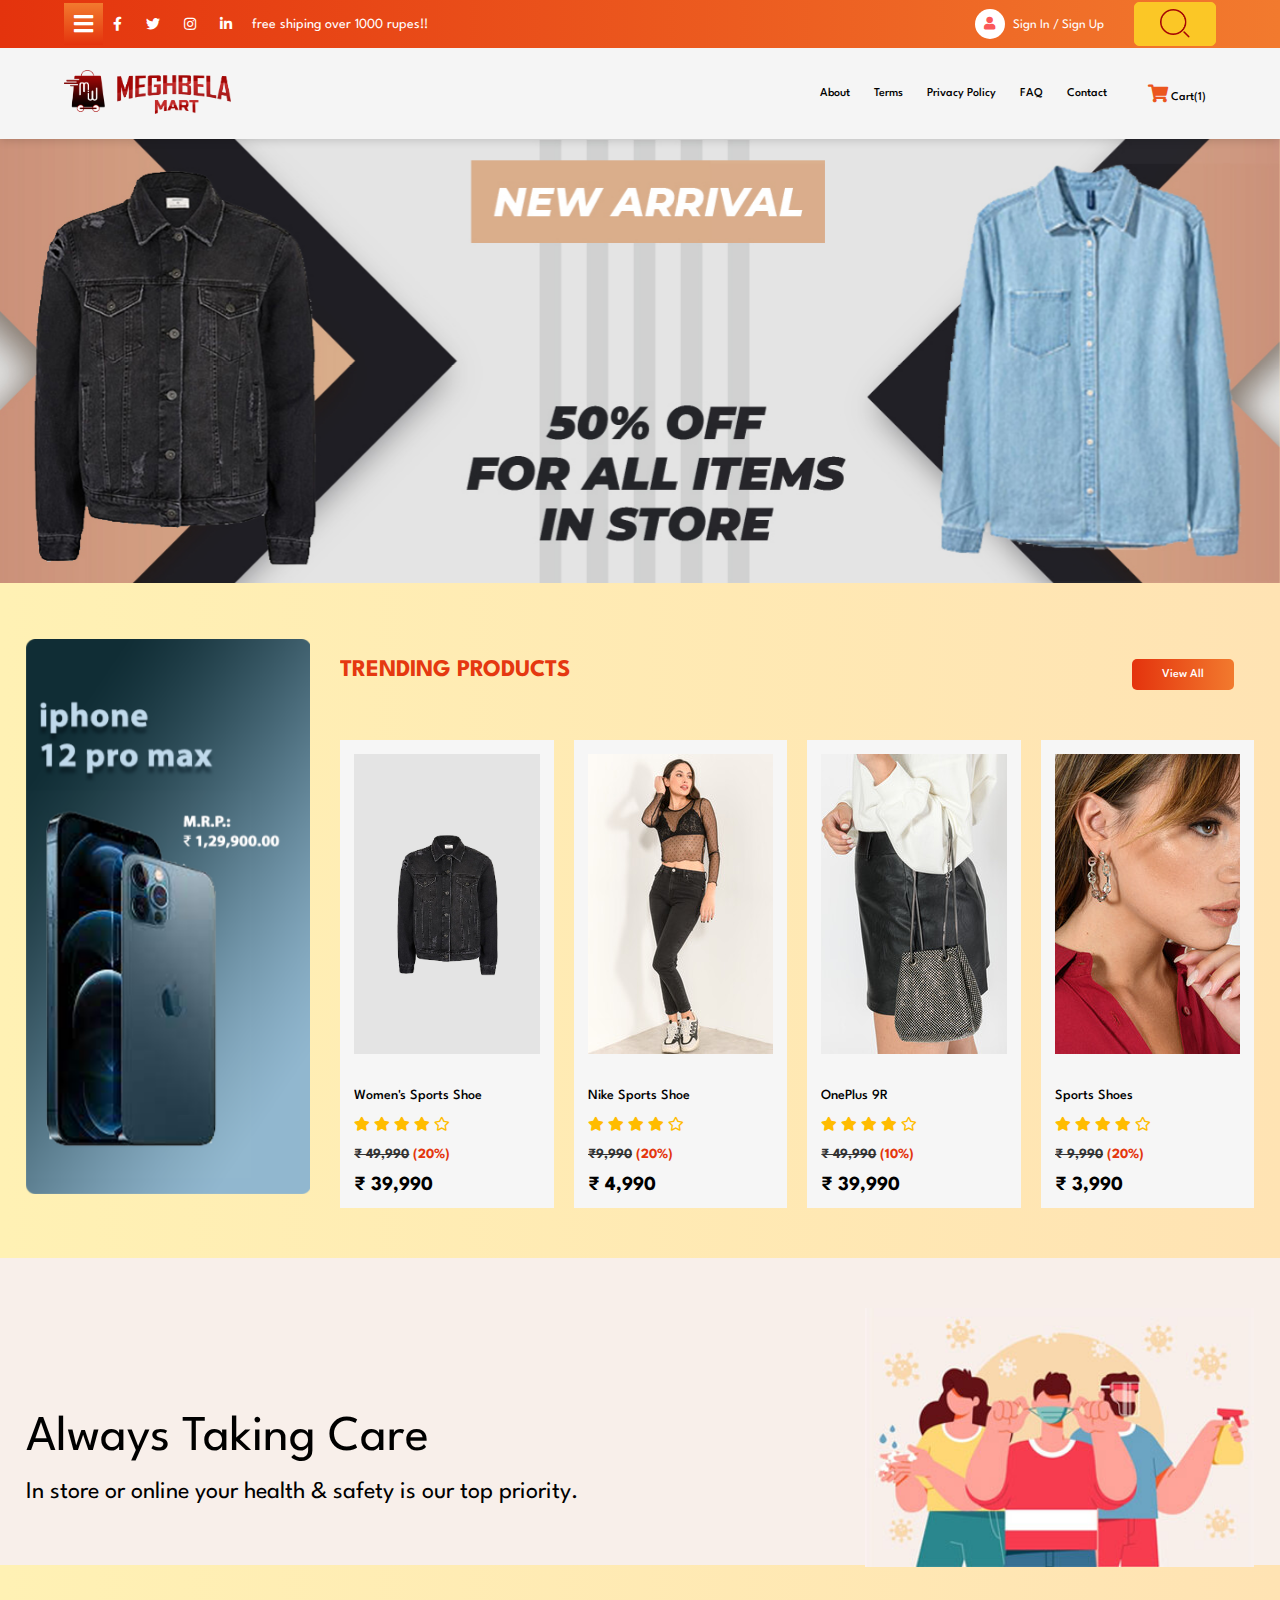
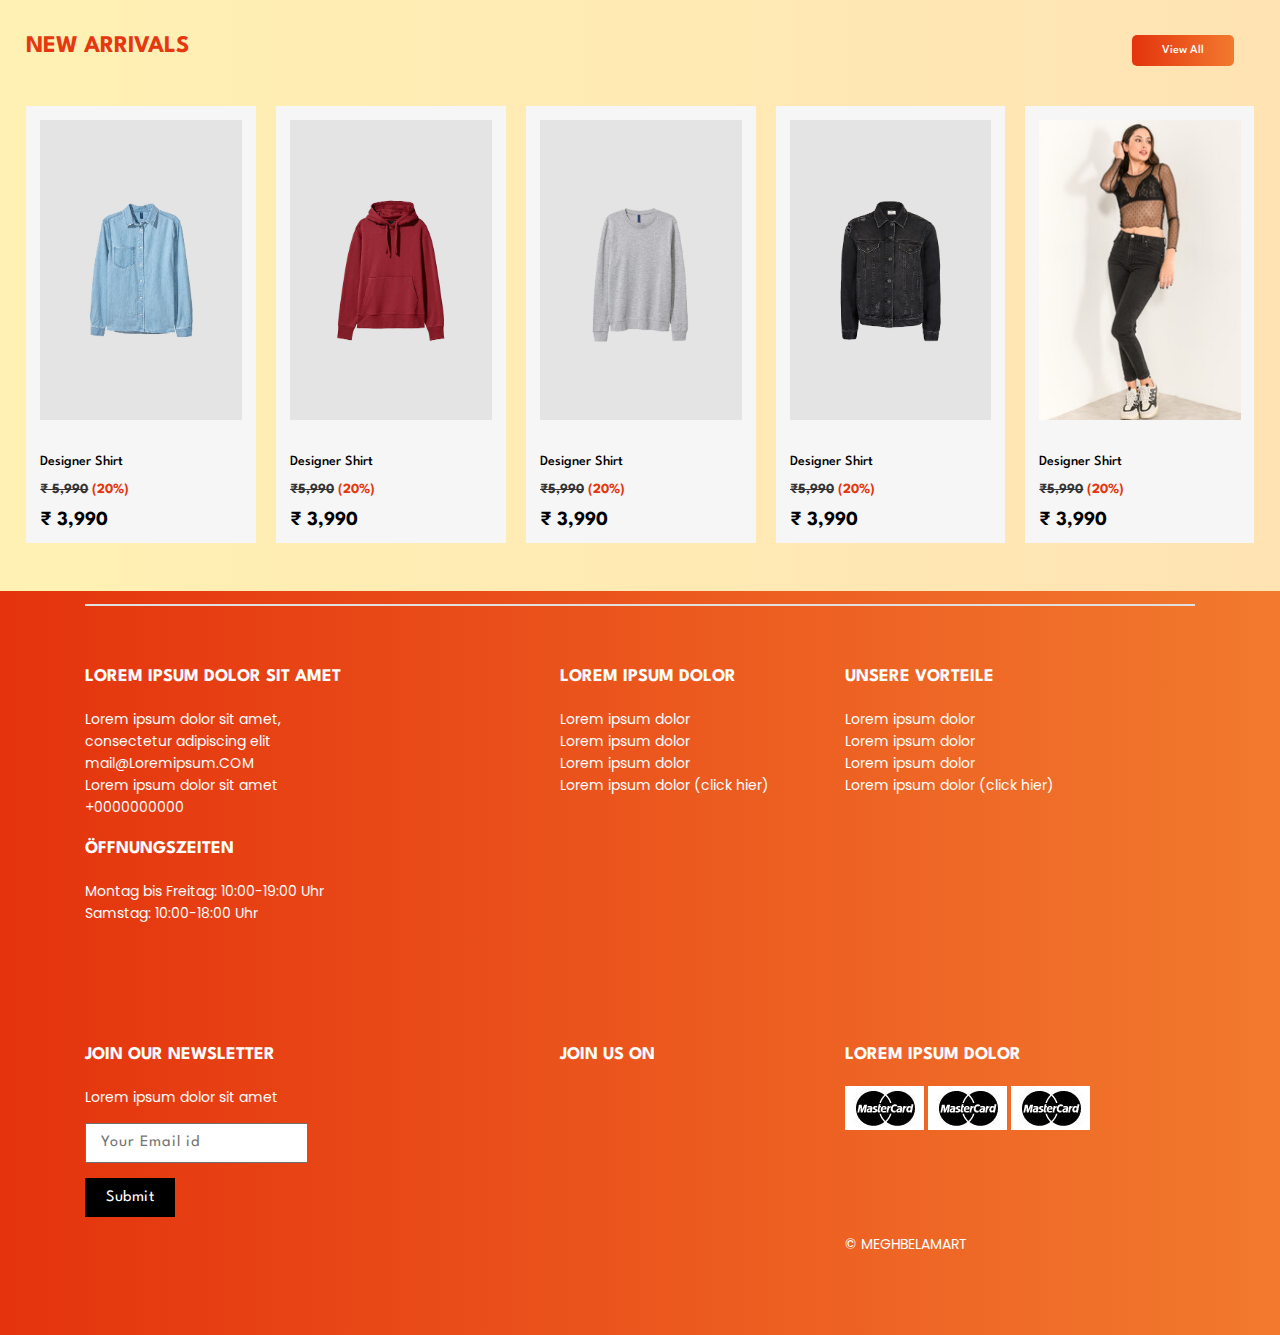
==== commit fd2bce9d: "changes52" ====
--- a/index.html
+++ b/index.html
@@ -36,142 +36,36 @@
   <div id="tab" class="catagory-menu">
     <ul>
       <li id="tab1" class="activate"><a href="#"><span><img src="images/fashion.png" alt=""></span> Fashion</a>
-        <div id="submenu" class="submenu">
-          <ul>
-            <li><a href="">Womens</a>
-              <div class="sub-submenu">
-                <ul>
-                  <li><a href="">Womens</a>
-                    <div class="sub-submenu">
-
-                    </div>
-                  </li>
-                  <li><a href="">Mens</a>
-                    <div class="sub-submenu">
-
-                    </div>
-                  </li>
-                  <li><a href="">Kids</a>
-                    <div class="sub-submenu">
-
-                    </div>
-                  </li>
-                </ul>
-              </div>
-            </li>
-            <li><a href="">Mens</a>
-              <div class="sub-submenu">
-                <ul>
-                  <li><a href="">Womens</a>
-                    <div class="sub-submenu">
-
-                    </div>
-                  </li>
-                  <li><a href="">Mens</a>
-                    <div class="sub-submenu">
-
-                    </div>
-                  </li>
-                  <li><a href="">Kids</a>
-                    <div class="sub-submenu">
-
-                    </div>
-                  </li>
-                </ul>
-              </div>
-            </li>
-            <li><a href="">Kids</a>
-              <div class="sub-submenu">
-                <ul>
-                  <li><a href="">Womens</a>
-                    <div class="sub-submenu">
-
-                    </div>
-                  </li>
-                  <li><a href="">Mens</a>
-                    <div class="sub-submenu">
-
-                    </div>
-                  </li>
-                  <li><a href="">Kids</a>
-                    <div class="sub-submenu">
-
-                    </div>
-                  </li>
-                </ul>
-              </div>
-            </li>
-          </ul>
-        </div>
+        <ul id="submenu1" class="submenu">
+          <li><a href="">Womens</a>
+            <div class="sub-submenu">
+            </div>
+          </li>
+          <li><a href="">Mens</a>
+            <div class="sub-submenu">
+            </div>
+          </li>
+          <li><a href="">Kids</a>
+            <div class="sub-submenu">
+            </div>
+          </li>
+        </ul>
       </li>
       <li id="tab2"><a href="#"><span><img src="images/mobiles.png" alt=""></span> Mobiles</a>
-        <div id="submenu2" class="submenu">
-          <ul>
-            <li><a href="">Womens</a>
-              <div class="sub-submenu">
-                <ul>
-                  <li><a href="">Womens</a>
-                    <div class="sub-submenu">
-
-                    </div>
-                  </li>
-                  <li><a href="">Mens</a>
-                    <div class="sub-submenu">
-
-                    </div>
-                  </li>
-                  <li><a href="">Kids</a>
-                    <div class="sub-submenu">
-
-                    </div>
-                  </li>
-                </ul>
-              </div>
-            </li>
-            <li><a href="">Mens</a>
-              <div class="sub-submenu">
-                <ul>
-                  <li><a href="">Womens</a>
-                    <div class="sub-submenu">
-
-                    </div>
-                  </li>
-                  <li><a href="">Mens</a>
-                    <div class="sub-submenu">
-
-                    </div>
-                  </li>
-                  <li><a href="">Kids</a>
-                    <div class="sub-submenu">
-
-                    </div>
-                  </li>
-                </ul>
-              </div>
-            </li>
-            <li><a href="">Kids</a>
-              <div class="sub-submenu">
-                <ul>
-                  <li><a href="">Womens</a>
-                    <div class="sub-submenu">
-
-                    </div>
-                  </li>
-                  <li><a href="">Mens</a>
-                    <div class="sub-submenu">
-
-                    </div>
-                  </li>
-                  <li><a href="">Kids</a>
-                    <div class="sub-submenu">
-
-                    </div>
-                  </li>
-                </ul>
-              </div>
-            </li>
-          </ul>
-        </div>
+        <ul id="submenu2" class="submenu">
+          <li><a href="">Womens</a>
+            <div class="sub-submenu">
+            </div>
+          </li>
+          <li><a href="">Mens</a>
+            <div class="sub-submenu">
+            </div>
+          </li>
+          <li><a href="">Kids</a>
+            <div class="sub-submenu">
+            </div>
+          </li>
+        </ul>
       </li>
       <li id="tab3"><a href="#"><span><img src="images/electronics.png" alt=""></span> Electronics</a>
         <div id="submenu3" class="submenu">
@@ -450,11 +344,49 @@
         </div>
       </li>
     </ul>
+    <!-- <ul id="cat-manu" class="">
+      <li class=""><a>MEN</a>
+        <ul class="submenu">
+          <li><a href="products.html"><strong>T-Shirts</strong></a></li>
+          <li><a href="products.html">Casual T-Shirts</a></li>
+          <li><a href="products.html">Formal T-Shirts</a></li>
+        </ul>
+        <ul>
+          <li><a href="products.html"><strong>Shirts</strong></a></li>
+          <li><a href="products.html">Casual Shirts</a></li>
+          <li><a href="products.html">Formal Shirts</a></li>
+        </ul>
+      </li>
+      <li class=""><a> WOMEN </a>
+        <ul class="submenu">
+          <li><a href="products.html"><strong>Tops</strong></a></li>
+          <li><a href="products.html">Casual Tops</a></li>
+          <li><a href="products.html">Formal Tops</a></li>
+        </ul>
+        <ul>
+          <li><a href="products.html"><strong>Dresses</strong></a></li>
+          <li><a href="products.html">Casual Dresses</a></li>
+          <li><a href="products.html">Formal Dresses</a></li>
+        </ul>
+      </li>
+      <li class="#"><a>KIDS</a>
+        <ul class="submenu">
+          <li><a href="products.html"><strong>T-Shirts</strong></a></li>
+          <li><a href="products.html">Casual T-Shirts</a></li>
+          <li><a href="products.html">Formal T-Shirts</a></li>
+        </ul>
+        <ul>
+          <li><a href="products.html"><strong>Shirts</strong></a></li>
+          <li><a href="products.html">>Casual Shirts</a></li>
+          <li><a href="products.html">Formal Shirts</a></li>
+        </ul>
+      </li>
+    </ul> -->
     <div class="cross">
       <i class="far fa-times-circle"></i>
     </div>
   </div>
-
+ 
   <!-- Left Catagory menu end -->
 
   <!-- Header -->
@@ -801,24 +733,161 @@
   </section>
   <!-- Products and side banner -->
   <!-- Mini banner -->
-  <section class="page-sort-banner">
-    <div class="row">
-      <div class="col-md-8">
-        <div class="coleql_height ban-content">
-        <h4 class="sub-text">Always Taking Care</h4>
-        <h3 class="entry-title">In store or online your health &amp; safety is our top priority.</h3>
-      </div>
-      </div>
-      <div class="col-md-4">
-        <div class="coleql_height ban-image">
-          <figure>
-            <img src="images/banner-box2.jpg" alt="">
-          </figure>
+  <section class="page-sort-banner common-space">
+    <div class="common_space">
+      <div class="row">
+        <div class="col-md-8">
+          <div class="coleql_height ban-content">
+          <h4 class="sub-text">Always Taking Care</h4>
+          <h3 class="entry-title">In store or online your health &amp; safety is our top priority.</h3>
+        </div>
+        </div>
+        <div class="col-md-4">
+          <div class="coleql_height ban-image">
+            <figure>
+              <img src="images/banner-box2.jpg" alt="">
+            </figure>
+          </div>
         </div>
       </div>
     </div>
   </section>
   <!-- Mini banner End -->
+  <!-- Products -->
+<section class="product-display common-space">
+  <div class="common_space">
+    <div class="page-title">
+      <h4>New Arrivals</h4>
+    <h5><a href="#">View All</a></h5>
+    </div>
+    <div id="new-arrival" class="owl-carousel owl-theme">
+
+      <div class="item">
+          <div class="product-descrp">
+            <a href="#">
+            <div class="pro-image coleql_height">
+              <img src="images/12a.jpg" alt="">
+            </div>
+            <div class="wishlist"></div>
+            <div class="pro-details text-center">
+              <p>Designer Shirt</p>
+              <h5><del>₹ 5,990</del> <span>(20%)</span></h5>
+              <h4>₹ 3,990</h4>
+            </div>
+          </a>
+          </div>
+          <!-- <div class="hover-box">
+            <div class="page-btn2 blue">
+              <a href="#">Buy Now</a>
+            </div>
+            <div class="page-btn2 orange">
+              <a href="product_details.html">Add to Cart</a>
+            </div>
+          </div> -->
+      </div>
+      <div class="item">
+        <div class="product-descrp">
+          <a href="#">
+          <div class="pro-image coleql_height">
+            <img src="images/13a.jpg" alt="">
+          </div>
+          <div class="wishlist"></div>
+          <div class="pro-details text-center">
+            <p>Designer Shirt</p>
+            <h5><del>₹5,990</del> <span>(20%)</span></h5>
+            <h4>₹ 3,990</h4>
+          </div>
+        </a>
+        </div>
+        <!-- <div class="hover-box">
+          <div class="page-btn2 blue">
+            <a href="#">Buy Now</a>
+          </div>
+          <div class="page-btn2 orange">
+            <a href="product_details.html">Add to Cart</a>
+          </div>
+        </div> -->
+    </div>
+
+    <div class="item">
+      <div class="product-descrp">
+        <a href="#">
+        <div class="pro-image coleql_height">
+          <img src="images/14a.jpg" alt="">
+        </div>
+        <div class="wishlist"></div>
+        <div class="pro-details text-center">
+          <p>Designer Shirt</p>
+          <h5><del>₹5,990</del> <span>(20%)</span></h5>
+          <h4>₹ 3,990</h4>
+        </div>
+      </a>
+      </div>
+      <!-- <div class="hover-box">
+        <div class="page-btn2 blue">
+          <a href="#">Buy Now</a>
+        </div>
+        <div class="page-btn2 orange">
+          <a href="product_details.html">Add to Cart</a>
+        </div>
+      </div> -->
+  </div>
+    
+  <div class="item">
+    <div class="product-descrp">
+      <a href="#">
+      <div class="pro-image coleql_height">
+        <img src="images/15a.jpg" alt="">
+      </div>
+      <div class="wishlist"></div>
+      <div class="pro-details text-center">
+        <p>Designer Shirt</p>
+        <h5><del>₹5,990</del> <span>(20%)</span></h5>
+        <h4>₹ 3,990</h4>
+      </div>
+    </a>
+    </div>
+    <!-- <div class="hover-box">
+      <div class="page-btn2 blue">
+        <a href="#">Buy Now</a>
+      </div>
+      <div class="page-btn2 orange">
+        <a href="product_details.html">Add to Cart</a>
+      </div>
+    </div> -->
+</div>
+
+
+<div class="item">
+  <div class="product-descrp">
+    <a href="#">
+    <div class="pro-image coleql_height">
+      <img src="images/16a.jpg" alt="">
+    </div>
+    <div class="wishlist"></div>
+    <div class="pro-details text-center">
+      <p>Designer Shirt</p>
+      <h5><del>₹5,990</del> <span>(20%)</span></h5>
+      <h4>₹ 3,990</h4>
+    </div>
+  </a>
+  </div>
+  <!-- <div class="hover-box">
+    <div class="page-btn2 blue">
+      <a href="#">Buy Now</a>
+    </div>
+    <div class="page-btn2 orange">
+      <a href="product_details.html">Add to Cart</a>
+    </div>
+  </div> -->
+</div>
+
+      
+
+    </div>
+  </div>
+</section>
+<!-- Products -->
   <!-- Footer -->
 
   <section class="footer">
--- a/css/style.css
+++ b/css/style.css
@@ -208,7 +208,7 @@
 }
 
 .common-space {
-  padding-top: 80px;
+  padding-top: 50px;
   /* padding-bottom: 80px; */
 }
 .cd-top.cd-fade-out {
@@ -529,67 +529,7 @@
   -webkit-transition: all ease-in-out 0.5s;
   -moz-transition: all ease-in-out 0.5s;
 }
-.catagories {
-  margin: auto 10px auto 0px;
-}
-.catagories a i {
-  padding: 10px;
-  color: #fff;
-  background: -moz-linear-gradient(left, #960605 0%, #1c0000 100%);
-  background: -webkit-linear-gradient(left, #e4340d 0%, #f27a2e 100%);
-  background: linear-gradient(to top, #e4330d 0%, #f27a2e 100%);
-  filter: progid:DXImageTransform.Microsoft.gradient(startColorstr='#960605', endColorstr='#1c0000', GradientType=1);
-  font-size: 22px;
-}
-.catagory-menu ul li a img {
-  width: 15%;
-  margin-right: 10px;
-  vertical-align: middle;
-  margin-bottom: 5px;
-}
-.catagory-menu ul li a {
-  font-size: 16px;
-  font-weight: 600;
-  vertical-align: middle;
-  color: #000;
-  display: block;
-}
-ul.menu-nav li.active:after {
-  opacity: 1;
-  width: 100%;
-}
-.submenu ul li a {
-  padding: 5px;
-  position: relative;
-  display: block;
-  font-size: 11px;
-}
-.catagory-menu ul li:hover {
-  background: #ffb600;
-}
-.activate {
-  background: #ffb600;
-}
-.unactive {
-  background: none;
-}
-/* .catagory-menu ul li:hover .submenu {
-  display: block;
-} */
-.submenu, .sub-submenu {
-  display: none;
-  transition: all ease-in-out 0.5s;
-  -webkit-transition: all ease-in-out 0.5s;
-  -moz-transition: all ease-in-out 0.5s;
-}
-
-/* .catagory-menu ul li ul li:hover .sub-submenu {
-  display: block;
-} */
-
-.show-menu {
-  display: block;
-}
+
 
 
 
@@ -680,9 +620,8 @@
   object-fit: cover;
 }
 .page-sort-banner {
-  margin: 20px 0px;
-  width: 100%;
-  padding: 0 40px;
+  margin: 50px 0 -5px 0;
+  width: 100%;
   background: #f8efea;
 }
 .ban-content {
@@ -779,8 +718,72 @@
   align-content: center;
   cursor: pointer;
 }
-
-
+.catagories {
+  margin: auto 10px auto 0px;
+}
+.catagories a i {
+  padding: 10px;
+  color: #fff;
+  background: -moz-linear-gradient(left, #960605 0%, #1c0000 100%);
+  background: -webkit-linear-gradient(left, #e4340d 0%, #f27a2e 100%);
+  background: linear-gradient(to top, #e4330d 0%, #f27a2e 100%);
+  filter: progid:DXImageTransform.Microsoft.gradient(startColorstr='#960605', endColorstr='#1c0000', GradientType=1);
+  font-size: 22px;
+}
+.catagory-menu ul li a img {
+  width: 15%;
+  margin-right: 10px;
+  vertical-align: middle;
+  margin-bottom: 5px;
+}
+.catagory-menu ul li a {
+  font-size: 16px;
+  font-weight: 600;
+  vertical-align: middle;
+  color: #fff;
+  display: block;
+}
+ul.menu-nav li.active:after {
+  opacity: 1;
+  width: 100%;
+}
+.submenu ul li a {
+  padding: 5px;
+  position: relative;
+  display: block;
+  font-size: 11px;
+}
+.catagory-menu ul li:hover {
+  background: #ffb600;
+}
+.activate {
+  background: #ffb600;
+}
+.unactive {
+  background: none;
+}
+/* .catagory-menu ul li:hover .submenu {
+  display: block;
+} */
+.submenu, .sub-submenu {
+  display: none;
+  transition: all ease-in-out 0.5s;
+  -webkit-transition: all ease-in-out 0.5s;
+  -moz-transition: all ease-in-out 0.5s;
+}
+
+/* .catagory-menu ul li ul li:hover .sub-submenu {
+  display: block;
+} */
+
+.show-menu {
+  display: block;
+}
+ul#cat-manu {
+  overflow-y: auto;
+  width: 100%;
+  height: 100vh;
+}
 
 
 
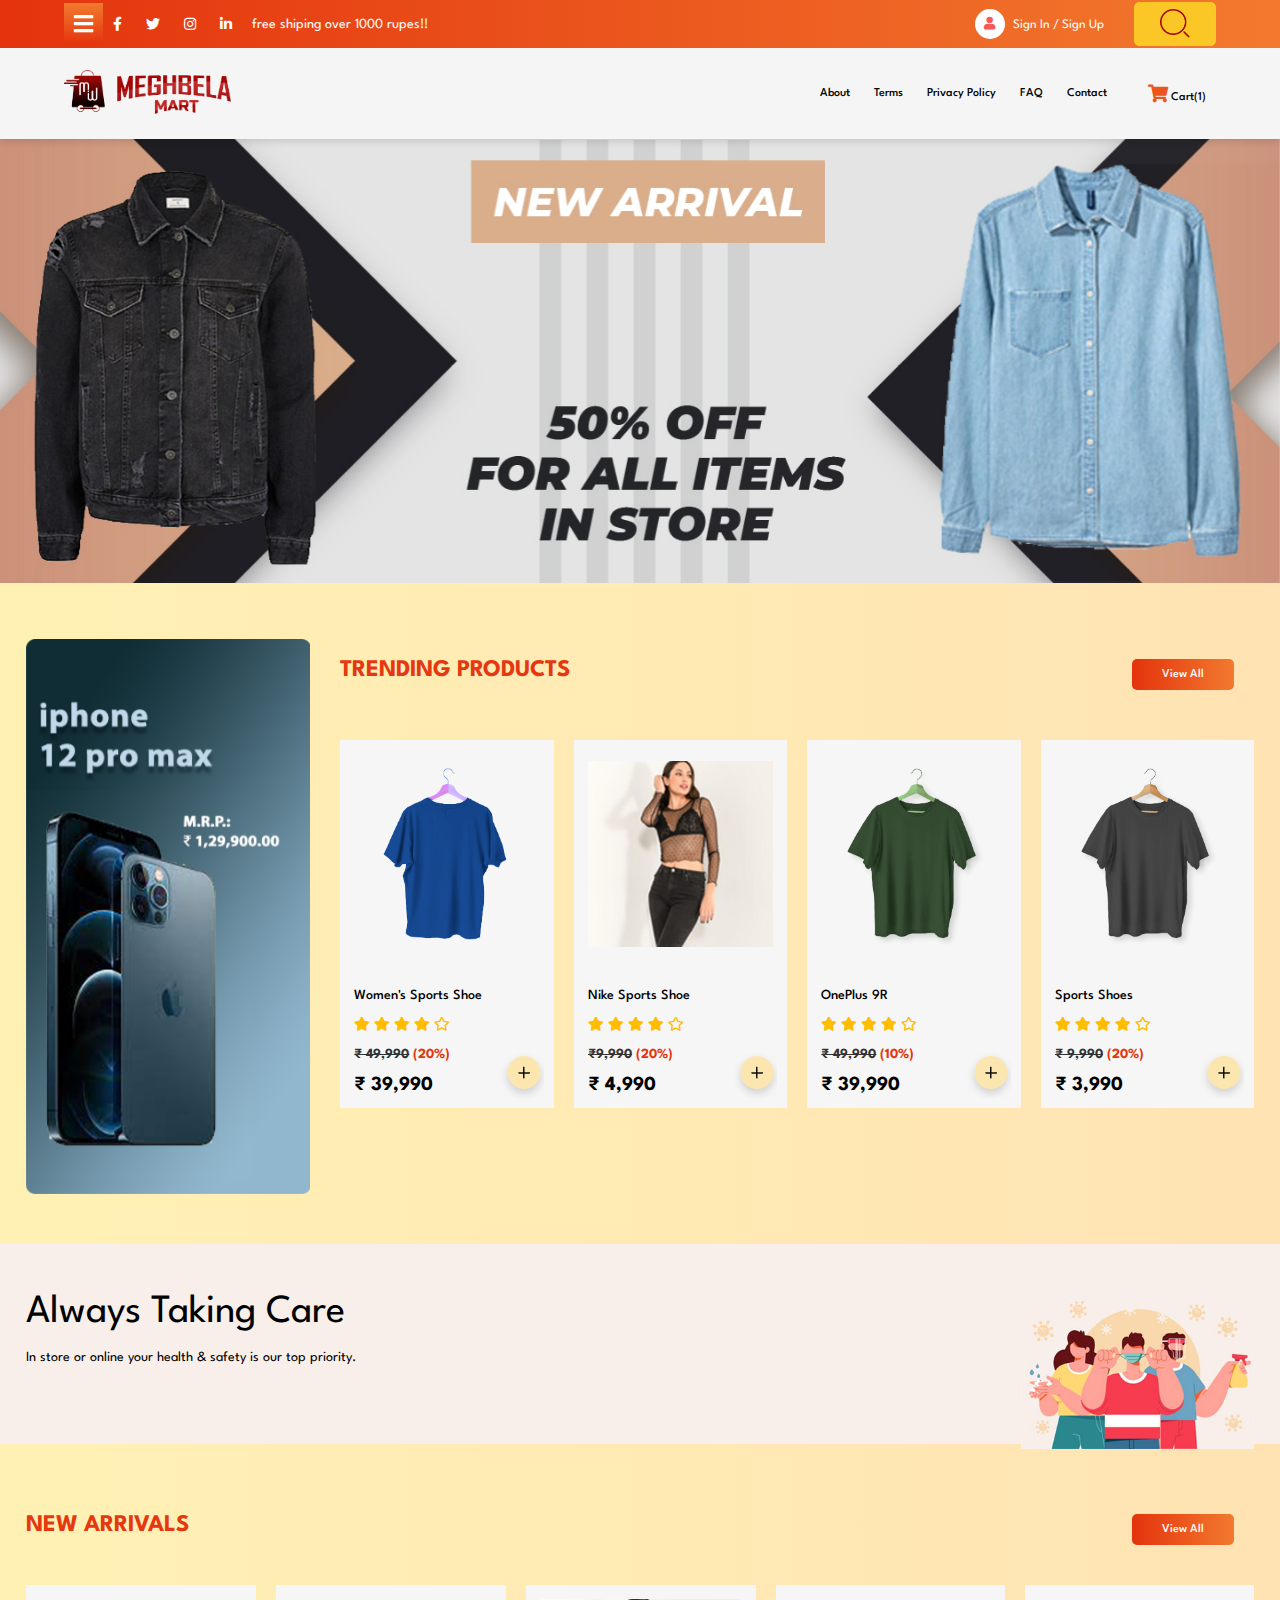
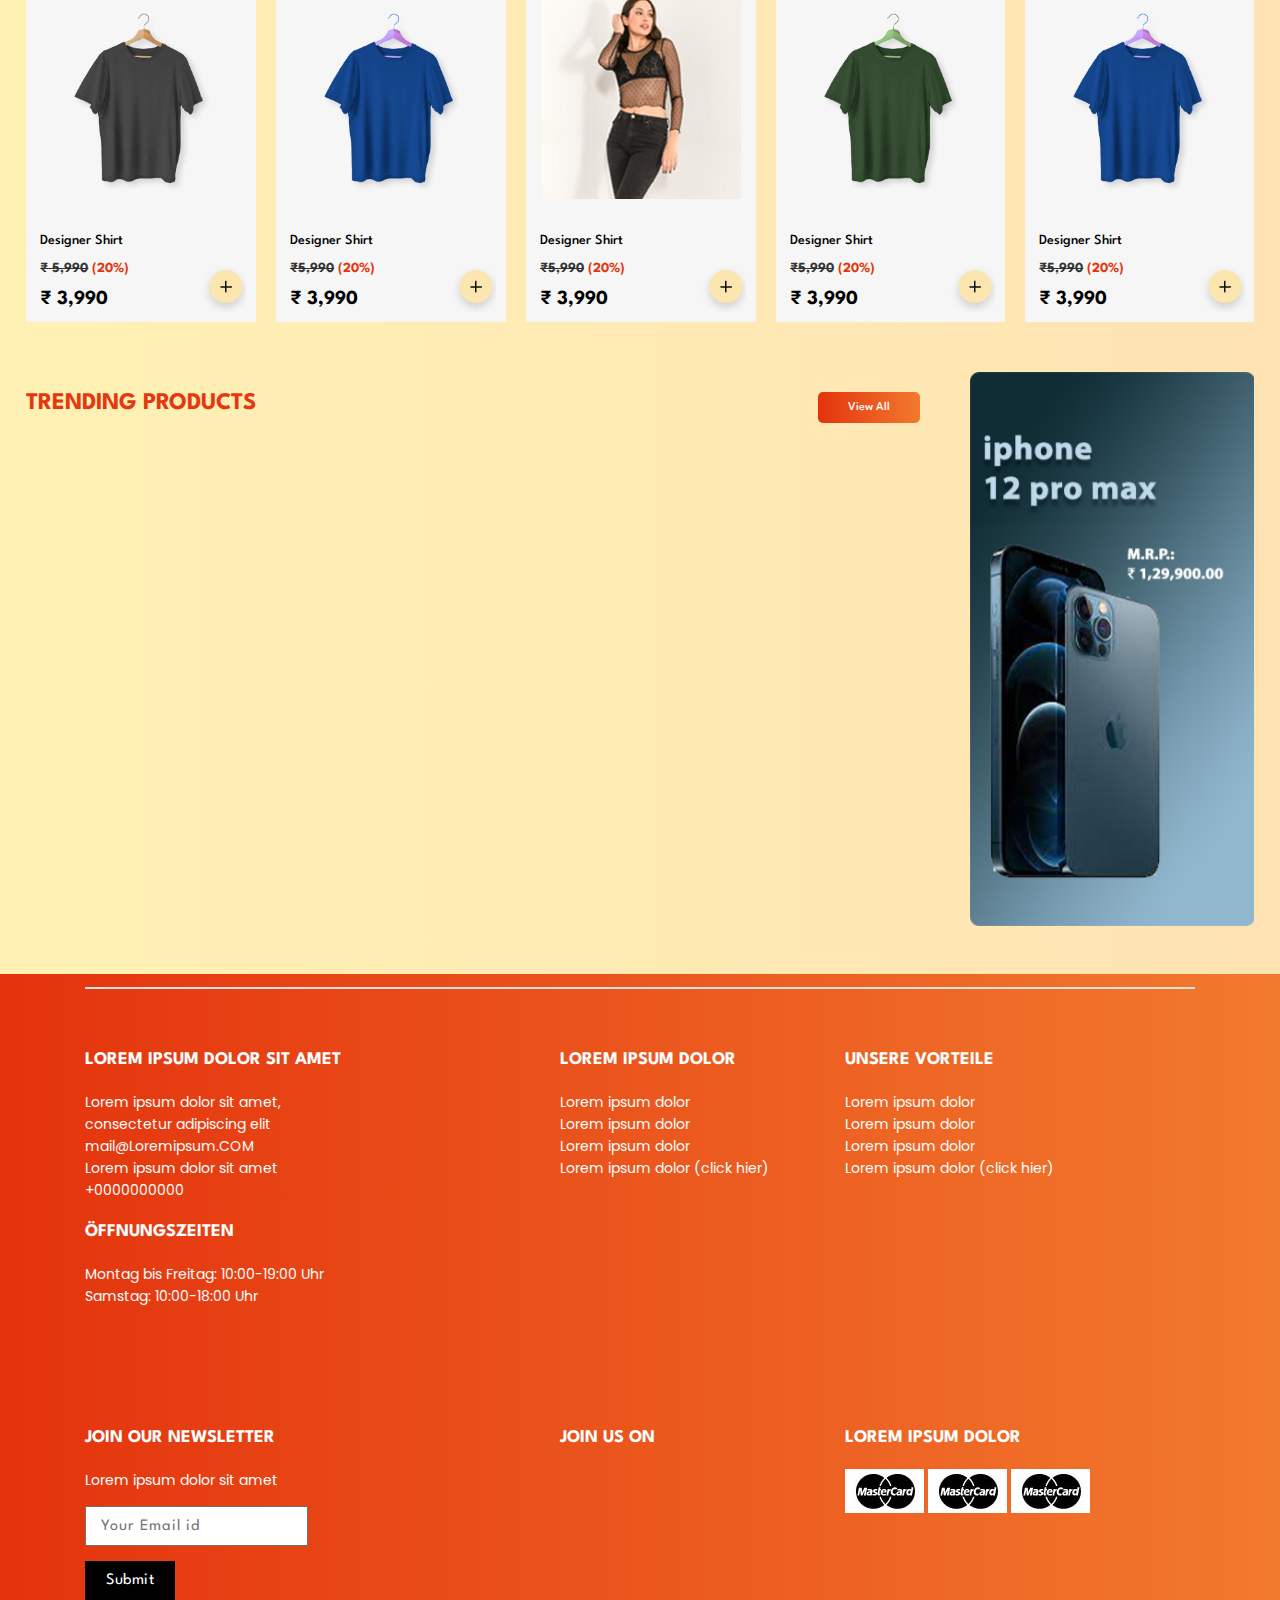
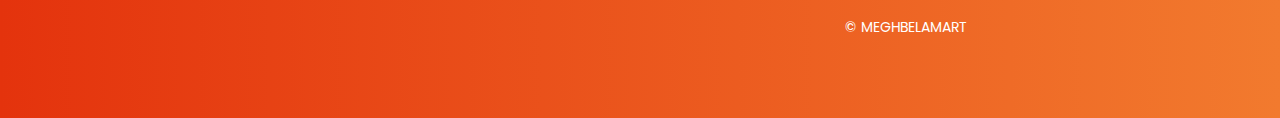
==== commit bd2786cb: "changes53" ====
--- a/index.html
+++ b/index.html
@@ -487,7 +487,7 @@
   </section>
 
   <!-- Banner End -->
-  <!-- Products and side banner -->
+  <!-- side banner and Products -->
   <section class="product-display common-space">
     <div class="common_space">
       <div class="row">
@@ -531,7 +531,7 @@
             <div class="item">
               <div class="product-descrp">
                 <div class="pro-image coleql_height">
-                  <img src="images/15a.jpg" alt="">
+                  <img src="images/13a_blue_back.png" alt="">
                 </div>
                 <div class="wishlist"></div>
                 <div class="pro-details text-center">
@@ -557,6 +557,10 @@
                   <h5><del>₹ 49,990</del> <span>(20%)</span></h5>
                   <h4>₹ 39,990</h4>
                 </div>
+              </div>
+              <div class="cart-btn">
+                <a href="#">
+                </a>
               </div>
               <!-- <div class="hover-box">
                 <div class="page-btn2 blue">
@@ -596,6 +600,10 @@
                   <h4>₹ 4,990</h4>
                 </div>
               </div>
+              <div class="cart-btn">
+                <a href="#">
+                </a>
+              </div>
               <!-- <div class="hover-box">
               <div class="page-btn2 blue">
                 <a href="#">Buy Now</a>
@@ -609,7 +617,7 @@
             <div class="item">
               <div class="product-descrp">
                 <div class="pro-image coleql_height">
-                  <img src="images/17a.jpg" alt="">
+                  <img src="images/14a_darkgreen_front.png" alt="">
                 </div>
                 <div class="wishlist"></div>
                 <div class="pro-details text-center">
@@ -635,6 +643,10 @@
                   <h4>₹ 39,990</h4>
                 </div>
               </div>
+              <div class="cart-btn">
+                <a href="#">
+                </a>
+              </div>
               <!-- <div class="hover-box">
             <div class="page-btn2 blue">
               <a href="#">Buy Now</a>
@@ -648,7 +660,7 @@
             <div class="item">
               <div class="product-descrp">
                 <div class="pro-image coleql_height">
-                  <img src="images/18a.jpg" alt="">
+                  <img src="images/12a.png" alt="">
                 </div>
                 <div class="wishlist"></div>
                 <div class="pro-details text-center">
@@ -673,6 +685,10 @@
                   <h5><del>₹ 9,990</del> <span>(20%)</span></h5>
                   <h4>₹ 3,990</h4>
                 </div>
+              </div>
+              <div class="cart-btn">
+                <a href="#">
+                </a>
               </div>
               <!-- <div class="hover-box">
           <div class="page-btn2 blue">
@@ -688,7 +704,7 @@
             <div class="item">
               <div class="product-descrp">
                 <div class="pro-image coleql_height">
-                  <img src="images/19a.jpg" alt="">
+                  <img src="images/14a_darkgreen_front.png" alt="">
                 </div>
                 <div class="wishlist"></div>
                 <div class="pro-details text-center">
@@ -714,6 +730,10 @@
                   <h4>₹ 39,990</h4>
                 </div>
               </div>
+              <div class="cart-btn">
+                <a href="#">
+                </a>
+              </div>
               <!-- <div class="hover-box">
         <div class="page-btn2 blue">
           <a href="#">Buy Now</a>
@@ -735,19 +755,17 @@
   <!-- Mini banner -->
   <section class="page-sort-banner common-space">
     <div class="common_space">
-      <div class="row">
-        <div class="col-md-8">
-          <div class="coleql_height ban-content">
-          <h4 class="sub-text">Always Taking Care</h4>
-          <h3 class="entry-title">In store or online your health &amp; safety is our top priority.</h3>
-        </div>
-        </div>
-        <div class="col-md-4">
-          <div class="coleql_height ban-image">
-            <figure>
-              <img src="images/banner-box2.jpg" alt="">
-            </figure>
-          </div>
+      <div class="miniban-left-con">
+        <div class="coleql_height ban-content">
+        <h4 class="sub-text">Always Taking Care</h4>
+        <h3 class="entry-title">In store or online your health &amp; safety is our top priority.</h3>
+      </div>
+      </div>
+      <div class="miniban-right-con">
+        <div class="coleql_height ban-image">
+          <figure>
+            <img src="images/banner-box2.jpg" alt="">
+          </figure>
         </div>
       </div>
     </div>
@@ -766,7 +784,7 @@
           <div class="product-descrp">
             <a href="#">
             <div class="pro-image coleql_height">
-              <img src="images/12a.jpg" alt="">
+              <img src="images/12a.png" alt="">
             </div>
             <div class="wishlist"></div>
             <div class="pro-details text-center">
@@ -776,6 +794,10 @@
             </div>
           </a>
           </div>
+          <div class="cart-btn">
+            <a href="#">
+            </a>
+          </div>
           <!-- <div class="hover-box">
             <div class="page-btn2 blue">
               <a href="#">Buy Now</a>
@@ -789,7 +811,7 @@
         <div class="product-descrp">
           <a href="#">
           <div class="pro-image coleql_height">
-            <img src="images/13a.jpg" alt="">
+            <img src="images/13a.png" alt="">
           </div>
           <div class="wishlist"></div>
           <div class="pro-details text-center">
@@ -799,6 +821,10 @@
           </div>
         </a>
         </div>
+        <div class="cart-btn">
+          <a href="#">
+          </a>
+        </div>
         <!-- <div class="hover-box">
           <div class="page-btn2 blue">
             <a href="#">Buy Now</a>
@@ -813,7 +839,7 @@
       <div class="product-descrp">
         <a href="#">
         <div class="pro-image coleql_height">
-          <img src="images/14a.jpg" alt="">
+          <img src="images/16a.jpg" alt="">
         </div>
         <div class="wishlist"></div>
         <div class="pro-details text-center">
@@ -822,6 +848,10 @@
           <h4>₹ 3,990</h4>
         </div>
       </a>
+      </div>
+      <div class="cart-btn">
+        <a href="#">
+        </a>
       </div>
       <!-- <div class="hover-box">
         <div class="page-btn2 blue">
@@ -837,7 +867,7 @@
     <div class="product-descrp">
       <a href="#">
       <div class="pro-image coleql_height">
-        <img src="images/15a.jpg" alt="">
+        <img src="images/14a_darkgreen_front.png" alt="">
       </div>
       <div class="wishlist"></div>
       <div class="pro-details text-center">
@@ -847,6 +877,10 @@
       </div>
     </a>
     </div>
+    <div class="cart-btn">
+      <a href="#">
+      </a>
+    </div>
     <!-- <div class="hover-box">
       <div class="page-btn2 blue">
         <a href="#">Buy Now</a>
@@ -862,7 +896,7 @@
   <div class="product-descrp">
     <a href="#">
     <div class="pro-image coleql_height">
-      <img src="images/16a.jpg" alt="">
+      <img src="images/13a.png" alt="">
     </div>
     <div class="wishlist"></div>
     <div class="pro-details text-center">
@@ -872,6 +906,10 @@
     </div>
   </a>
   </div>
+  <div class="cart-btn">
+    <a href="#">
+    </a>
+  </div>
   <!-- <div class="hover-box">
     <div class="page-btn2 blue">
       <a href="#">Buy Now</a>
@@ -888,6 +926,271 @@
   </div>
 </section>
 <!-- Products -->
+<!-- side banner and Products -->
+<section class="product-display common-space">
+  <div class="common_space">
+    <div class="row">
+      <div class="col-md-9">
+        <div class="page-title">
+          <h4>TRENDING PRODUCTS</h4>
+          <h5><a href="#">View All</a></h5>
+        </div>
+        <div id="trending-product" class="owl-carousel owl-theme">
+
+          <div class="item">
+            <div class="product-descrp">
+              <div class="pro-image coleql_height">
+                <img src="images/13a_blue_back.png" alt="">
+              </div>
+              <div class="wishlist"></div>
+              <div class="pro-details text-center">
+                <p>Women's Sports
+                  Shoe</p>
+                <ul class="rating">
+                  <li>
+                    <i class="fas fa-star fa-sm"></i>
+                  </li>
+                  <li>
+                    <i class="fas fa-star fa-sm"></i>
+                  </li>
+                  <li>
+                    <i class="fas fa-star fa-sm"></i>
+                  </li>
+                  <li>
+                    <i class="fas fa-star fa-sm"></i>
+                  </li>
+                  <li>
+                    <i class="far fa-star fa-sm"></i>
+                  </li>
+                </ul>
+                <h5><del>₹ 49,990</del> <span>(20%)</span></h5>
+                <h4>₹ 39,990</h4>
+              </div>
+            </div>
+            <div class="cart-btn">
+              <a href="#">
+              </a>
+            </div>
+            <!-- <div class="hover-box">
+              <div class="page-btn2 blue">
+                <a href="#">Buy Now</a>
+              </div>
+              <div class="page-btn2 orange">
+                <a href="product_details.html">Add to Cart</a>
+              </div>
+            </div> -->
+          </div>
+          
+          <div class="item">
+            <div class="product-descrp">
+              <div class="pro-image coleql_height">
+                <img src="images/16a.jpg" alt="">
+              </div>
+              <div class="wishlist"></div>
+              <div class="pro-details text-center">
+                <p>Nike Sports Shoe</p>
+                <ul class="rating">
+                  <li>
+                    <i class="fas fa-star fa-sm"></i>
+                  </li>
+                  <li>
+                    <i class="fas fa-star fa-sm"></i>
+                  </li>
+                  <li>
+                    <i class="fas fa-star fa-sm"></i>
+                  </li>
+                  <li>
+                    <i class="fas fa-star fa-sm"></i>
+                  </li>
+                  <li>
+                    <i class="far fa-star fa-sm"></i>
+                  </li>
+                </ul>
+                <h5><del>₹9,990</del> <span>(20%)</span></h5>
+                <h4>₹ 4,990</h4>
+              </div>
+            </div>
+            <div class="cart-btn">
+              <a href="#">
+              </a>
+            </div>
+            <!-- <div class="hover-box">
+            <div class="page-btn2 blue">
+              <a href="#">Buy Now</a>
+            </div>
+            <div class="page-btn2 orange">
+            <a href="product_details.html">Add to Cart</a>
+          </div>
+          </div> -->
+          </div>
+
+          <div class="item">
+            <div class="product-descrp">
+              <div class="pro-image coleql_height">
+                <img src="images/14a_darkgreen_front.png" alt="">
+              </div>
+              <div class="wishlist"></div>
+              <div class="pro-details text-center">
+                <p>OnePlus 9R</p>
+                <ul class="rating">
+                  <li>
+                    <i class="fas fa-star fa-sm"></i>
+                  </li>
+                  <li>
+                    <i class="fas fa-star fa-sm"></i>
+                  </li>
+                  <li>
+                    <i class="fas fa-star fa-sm"></i>
+                  </li>
+                  <li>
+                    <i class="fas fa-star fa-sm"></i>
+                  </li>
+                  <li>
+                    <i class="far fa-star fa-sm"></i>
+                  </li>
+                </ul>
+                <h5><del>₹ 49,990</del> <span>(10%)</span></h5>
+                <h4>₹ 39,990</h4>
+              </div>
+            </div>
+            <div class="cart-btn">
+              <a href="#">
+              </a>
+            </div>
+            <!-- <div class="hover-box">
+          <div class="page-btn2 blue">
+            <a href="#">Buy Now</a>
+          </div>
+          <div class="page-btn2 orange">
+            <a href="product_details.html">Add to Cart</a>
+          </div>
+        </div> -->
+          </div>
+
+          <div class="item">
+            <div class="product-descrp">
+              <div class="pro-image coleql_height">
+                <img src="images/12a.png" alt="">
+              </div>
+              <div class="wishlist"></div>
+              <div class="pro-details text-center">
+                <p>Sports Shoes</p>
+                <ul class="rating">
+                  <li>
+                    <i class="fas fa-star fa-sm"></i>
+                  </li>
+                  <li>
+                    <i class="fas fa-star fa-sm"></i>
+                  </li>
+                  <li>
+                    <i class="fas fa-star fa-sm"></i>
+                  </li>
+                  <li>
+                    <i class="fas fa-star fa-sm"></i>
+                  </li>
+                  <li>
+                    <i class="far fa-star fa-sm"></i>
+                  </li>
+                </ul>
+                <h5><del>₹ 9,990</del> <span>(20%)</span></h5>
+                <h4>₹ 3,990</h4>
+              </div>
+            </div>
+            <div class="cart-btn">
+              <a href="#">
+              </a>
+            </div>
+            <!-- <div class="hover-box">
+        <div class="page-btn2 blue">
+          <a href="#">Buy Now</a>
+        </div> -->
+            <!-- <div class="page-btn2 orange">
+          <a href="product_details.html">Add to Cart</a>
+        </div>
+      </div> -->
+          </div>
+
+          <div class="item">
+            <div class="product-descrp">
+              <div class="pro-image coleql_height">
+                <img src="images/14a_darkgreen_front.png" alt="">
+              </div>
+              <div class="wishlist"></div>
+              <div class="pro-details text-center">
+                <p>Apple Watch</p>
+                <ul class="rating">
+                  <li>
+                    <i class="fas fa-star fa-sm"></i>
+                  </li>
+                  <li>
+                    <i class="fas fa-star fa-sm"></i>
+                  </li>
+                  <li>
+                    <i class="fas fa-star fa-sm"></i>
+                  </li>
+                  <li>
+                    <i class="fas fa-star fa-sm"></i>
+                  </li>
+                  <li>
+                    <i class="far fa-star fa-sm"></i>
+                  </li>
+                </ul>
+                <h5><del>₹ 49,990</del> <span>(20%)</span></h5>
+                <h4>₹ 39,990</h4>
+              </div>
+            </div>
+            <div class="cart-btn">
+              <a href="#">
+              </a>
+            </div>
+            <!-- <div class="hover-box">
+      <div class="page-btn2 blue">
+        <a href="#">Buy Now</a>
+      </div>
+      <div class="page-btn2 orange">
+        <a href="product_details.html">Add to Cart</a>
+      </div>
+    </div> -->
+          </div>
+
+
+
+        </div>
+      </div>
+      <div class="col-md-3">
+        <div class="left-side-pro owl-carousel owl-theme">
+
+          <div class="item">
+            <div class="add-post">
+              <img src="images/product_post.png" alt="">
+            </div>
+          </div>
+          <div class="item">
+            <div class="add-post">
+              <img src="images/product_post2.png" alt="">
+            </div>
+          </div>
+          <div class="item">
+            <div class="add-post">
+              <img src="images/product_post.png" alt="">
+            </div>
+          </div>
+          <div class="item">
+            <div class="add-post">
+              <img src="images/product_post2.png" alt="">
+            </div>
+          </div>
+          <div class="item">
+            <div class="add-post">
+              <img src="images/product_post.png" alt="">
+            </div>
+          </div>
+        </div>
+      </div>
+    </div>
+  </div>
+</section>
+<!-- Products and side banner -->
   <!-- Footer -->
 
   <section class="footer">
--- a/css/style.css
+++ b/css/style.css
@@ -623,6 +623,7 @@
   margin: 50px 0 -5px 0;
   width: 100%;
   background: #f8efea;
+  overflow: hidden;
 }
 .ban-content {
   display: flex;
@@ -635,18 +636,30 @@
   width: 100%;
 }
 h4.sub-text {
-  font-size: 50px;
+  font-size: 40px;
   font-weight: 400;
   margin-bottom: 20px;
-  margin-top: 5%;
+  margin-top: 0;
 }
 h3.entry-title {
-  font-size: 24px;
+  font-size: 14px;
   font-weight: 400;
 }
-
-
-
+.ban-image img {
+  float: right;
+  width: 38%;
+}
+.miniban-left-con {
+  width: 50%;
+  float: left;
+  align-content: center;
+  flex-wrap: wrap;
+  display: flex;
+}
+.miniban-right-con {
+  width: 50%;
+  float: left;
+}
 
 
 
@@ -897,8 +910,9 @@
 .pro-image img {
   margin: 0 auto 20px;
   width: 100%;
-  height: 300px;
-  object-fit: cover;
+  height: 200px;
+  overflow: hidden;
+  object-fit: contain;
 }
 
 .pro-details p {
@@ -1053,10 +1067,26 @@
   text-align: left;
 }
 
-
-
-
-
+.pro-details {
+  overflow: hidden;
+  position: relative;
+}
+
+.cart-btn a {
+  width: 50px;
+  height: 45px;
+  background: url(../images/sprite.png) no-repeat 0 0;
+  background-position: 4px -40px;
+  display: block;
+  position: absolute;
+  bottom: 10px;
+  right: 10px;
+}
+.cart-btn a:hover {
+  background: url(../images/sprite.png) no-repeat 0 0;
+  background-position: -45px -41px;
+  right: 3px;
+}
 
 
 
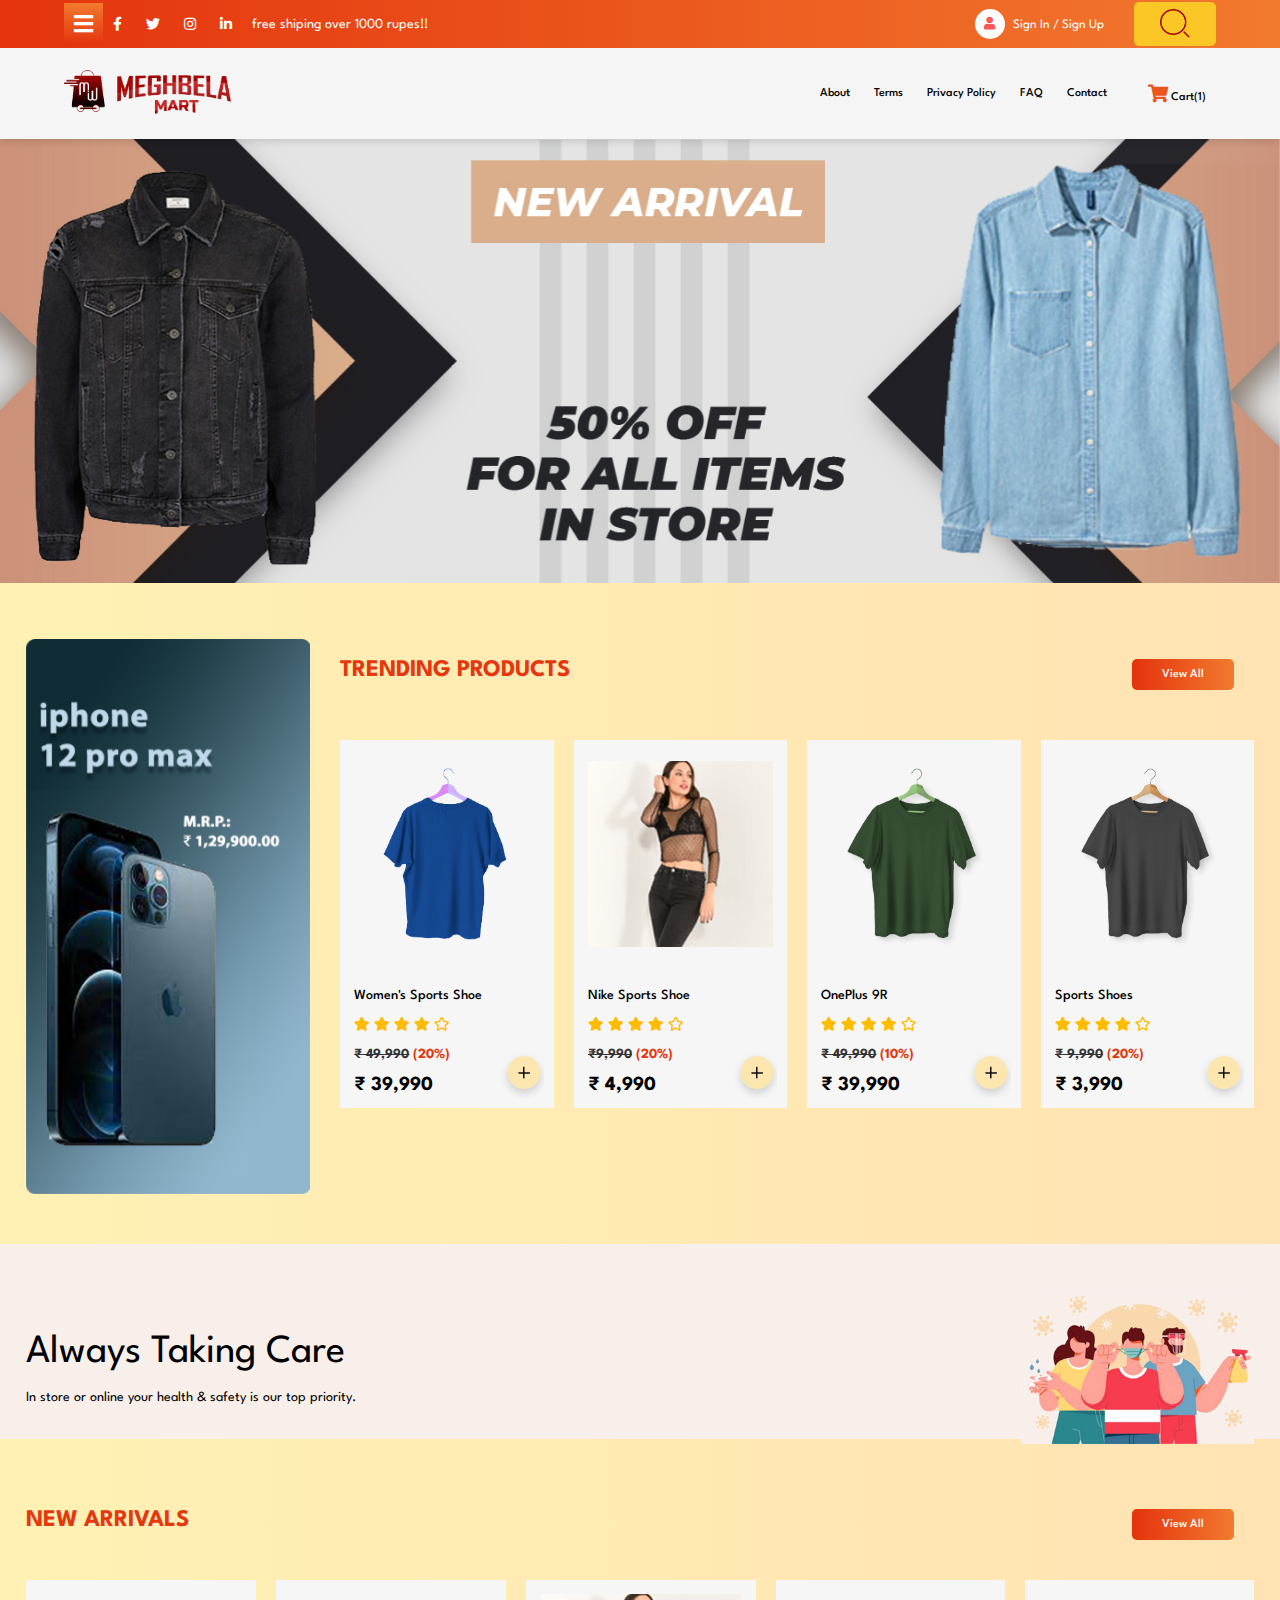
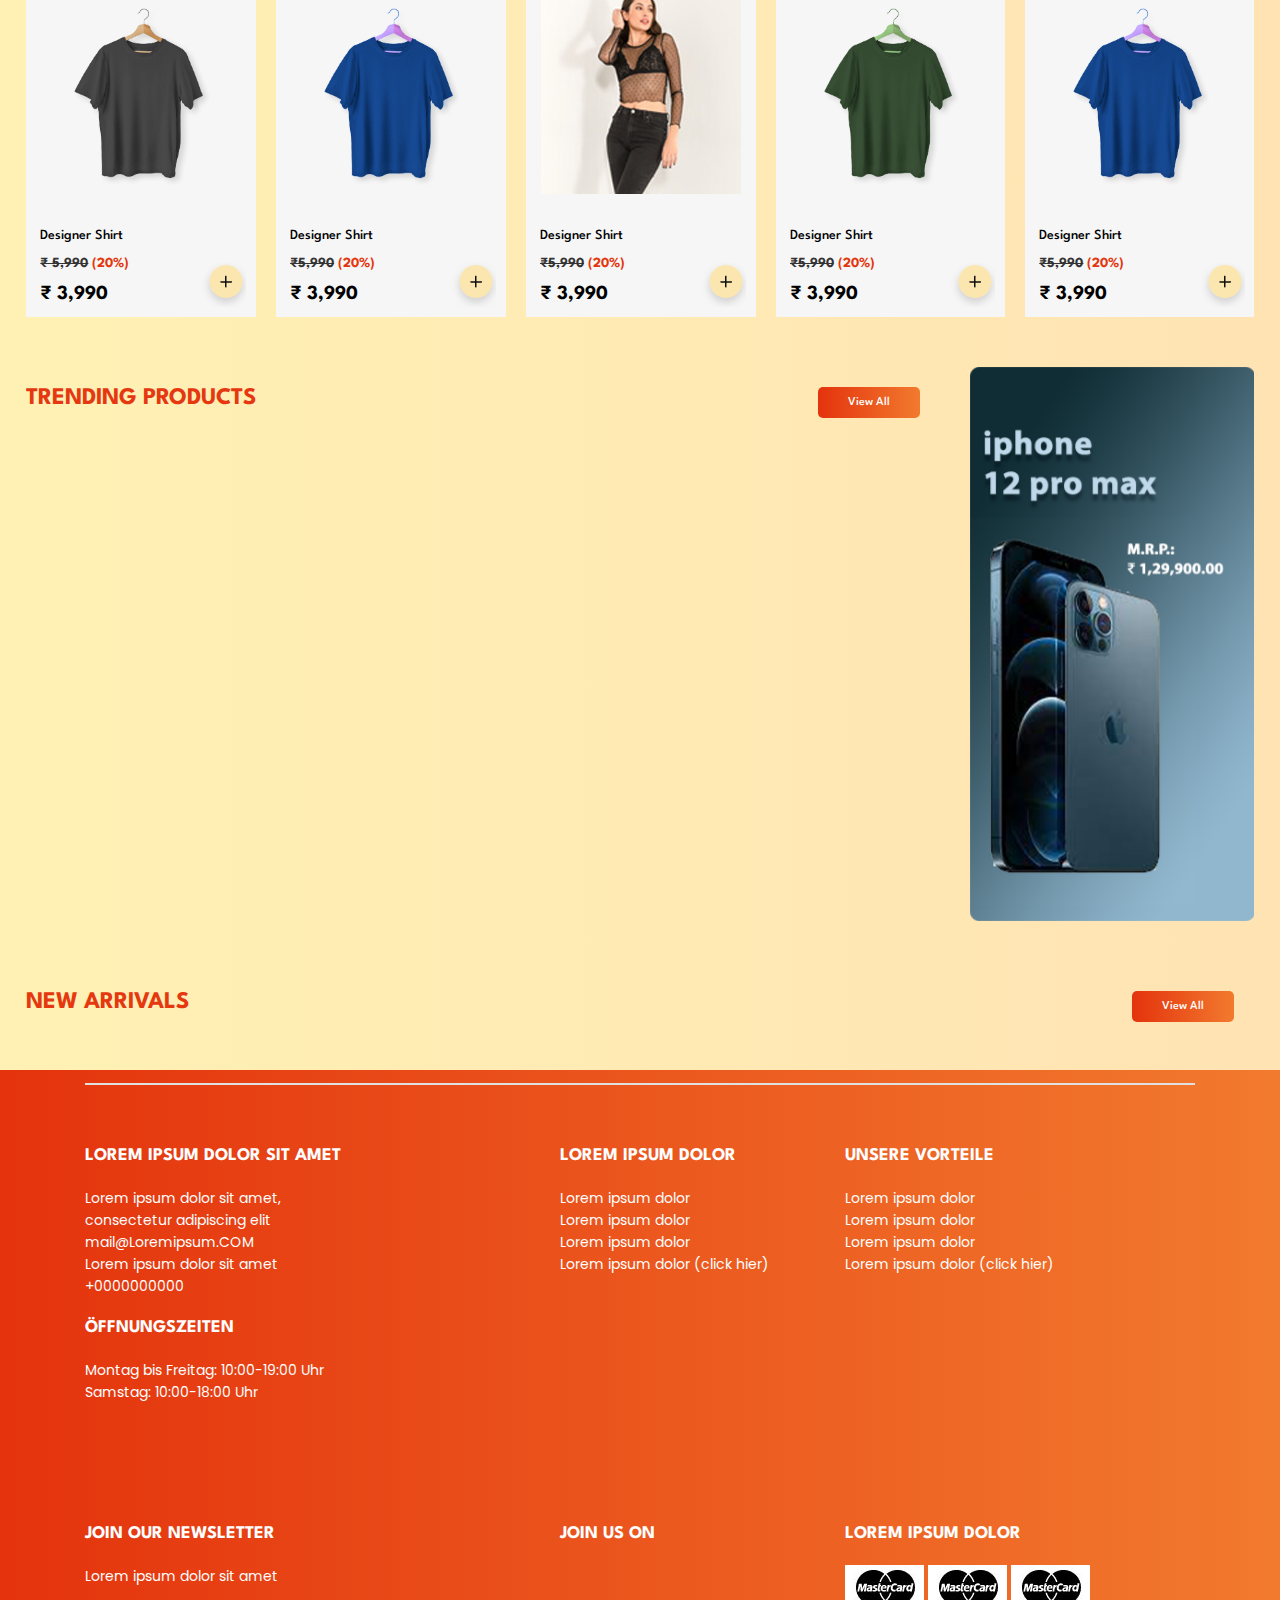
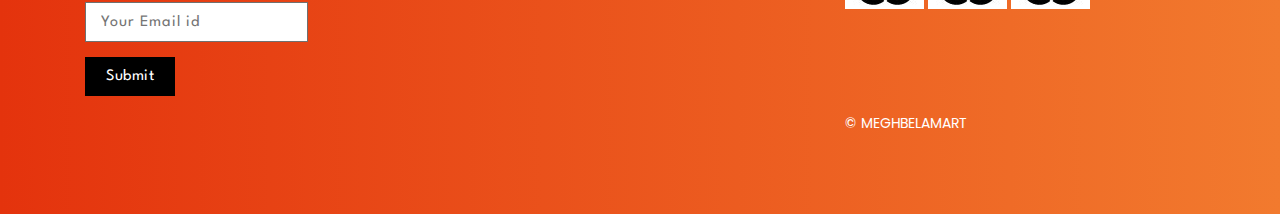
==== commit aea2b530: "changes54" ====
--- a/index.html
+++ b/index.html
@@ -37,15 +37,15 @@
     <ul>
       <li id="tab1" class="activate"><a href="#"><span><img src="images/fashion.png" alt=""></span> Fashion</a>
         <ul id="submenu1" class="submenu">
-          <li><a href="">Womens</a>
+          <li><a href="#">Womens</a>
             <div class="sub-submenu">
             </div>
           </li>
-          <li><a href="">Mens</a>
+          <li><a href="#">Mens</a>
             <div class="sub-submenu">
             </div>
           </li>
-          <li><a href="">Kids</a>
+          <li><a href="#">Kids</a>
             <div class="sub-submenu">
             </div>
           </li>
@@ -53,15 +53,15 @@
       </li>
       <li id="tab2"><a href="#"><span><img src="images/mobiles.png" alt=""></span> Mobiles</a>
         <ul id="submenu2" class="submenu">
-          <li><a href="">Womens</a>
+          <li><a href="#">Womens</a>
             <div class="sub-submenu">
             </div>
           </li>
-          <li><a href="">Mens</a>
+          <li><a href="#">Mens</a>
             <div class="sub-submenu">
             </div>
           </li>
-          <li><a href="">Kids</a>
+          <li><a href="#">Kids</a>
             <div class="sub-submenu">
             </div>
           </li>
@@ -755,14 +755,14 @@
   <!-- Mini banner -->
   <section class="page-sort-banner common-space">
     <div class="common_space">
-      <div class="miniban-left-con">
-        <div class="coleql_height ban-content">
+      <div class="coleql_height miniban-left-con">
+        <div class="ban-content">
         <h4 class="sub-text">Always Taking Care</h4>
         <h3 class="entry-title">In store or online your health &amp; safety is our top priority.</h3>
       </div>
       </div>
-      <div class="miniban-right-con">
-        <div class="coleql_height ban-image">
+      <div class="coleql_height miniban-right-con">
+        <div class="ban-image">
           <figure>
             <img src="images/banner-box2.jpg" alt="">
           </figure>
@@ -1191,6 +1191,161 @@
   </div>
 </section>
 <!-- Products and side banner -->
+<!-- Products -->
+<section class="product-display common-space">
+  <div class="common_space">
+    <div class="page-title">
+      <h4>New Arrivals</h4>
+    <h5><a href="#">View All</a></h5>
+    </div>
+    <div id="new-arrival" class="owl-carousel owl-theme">
+
+      <div class="item">
+          <div class="product-descrp">
+            <a href="#">
+            <div class="pro-image coleql_height">
+              <img src="images/12a.png" alt="">
+            </div>
+            <div class="wishlist"></div>
+            <div class="pro-details text-center">
+              <p>Designer Shirt</p>
+              <h5><del>₹ 5,990</del> <span>(20%)</span></h5>
+              <h4>₹ 3,990</h4>
+            </div>
+          </a>
+          </div>
+          <div class="cart-btn">
+            <a href="#">
+            </a>
+          </div>
+          <!-- <div class="hover-box">
+            <div class="page-btn2 blue">
+              <a href="#">Buy Now</a>
+            </div>
+            <div class="page-btn2 orange">
+              <a href="product_details.html">Add to Cart</a>
+            </div>
+          </div> -->
+      </div>
+      <div class="item">
+        <div class="product-descrp">
+          <a href="#">
+          <div class="pro-image coleql_height">
+            <img src="images/13a.png" alt="">
+          </div>
+          <div class="wishlist"></div>
+          <div class="pro-details text-center">
+            <p>Designer Shirt</p>
+            <h5><del>₹5,990</del> <span>(20%)</span></h5>
+            <h4>₹ 3,990</h4>
+          </div>
+        </a>
+        </div>
+        <div class="cart-btn">
+          <a href="#">
+          </a>
+        </div>
+        <!-- <div class="hover-box">
+          <div class="page-btn2 blue">
+            <a href="#">Buy Now</a>
+          </div>
+          <div class="page-btn2 orange">
+            <a href="product_details.html">Add to Cart</a>
+          </div>
+        </div> -->
+    </div>
+
+    <div class="item">
+      <div class="product-descrp">
+        <a href="#">
+        <div class="pro-image coleql_height">
+          <img src="images/16a.jpg" alt="">
+        </div>
+        <div class="wishlist"></div>
+        <div class="pro-details text-center">
+          <p>Designer Shirt</p>
+          <h5><del>₹5,990</del> <span>(20%)</span></h5>
+          <h4>₹ 3,990</h4>
+        </div>
+      </a>
+      </div>
+      <div class="cart-btn">
+        <a href="#">
+        </a>
+      </div>
+      <!-- <div class="hover-box">
+        <div class="page-btn2 blue">
+          <a href="#">Buy Now</a>
+        </div>
+        <div class="page-btn2 orange">
+          <a href="product_details.html">Add to Cart</a>
+        </div>
+      </div> -->
+  </div>
+    
+  <div class="item">
+    <div class="product-descrp">
+      <a href="#">
+      <div class="pro-image coleql_height">
+        <img src="images/14a_darkgreen_front.png" alt="">
+      </div>
+      <div class="wishlist"></div>
+      <div class="pro-details text-center">
+        <p>Designer Shirt</p>
+        <h5><del>₹5,990</del> <span>(20%)</span></h5>
+        <h4>₹ 3,990</h4>
+      </div>
+    </a>
+    </div>
+    <div class="cart-btn">
+      <a href="#">
+      </a>
+    </div>
+    <!-- <div class="hover-box">
+      <div class="page-btn2 blue">
+        <a href="#">Buy Now</a>
+      </div>
+      <div class="page-btn2 orange">
+        <a href="product_details.html">Add to Cart</a>
+      </div>
+    </div> -->
+</div>
+
+
+<div class="item">
+  <div class="product-descrp">
+    <a href="#">
+    <div class="pro-image coleql_height">
+      <img src="images/13a.png" alt="">
+    </div>
+    <div class="wishlist"></div>
+    <div class="pro-details text-center">
+      <p>Designer Shirt</p>
+      <h5><del>₹5,990</del> <span>(20%)</span></h5>
+      <h4>₹ 3,990</h4>
+    </div>
+  </a>
+  </div>
+  <div class="cart-btn">
+    <a href="#">
+    </a>
+  </div>
+  <!-- <div class="hover-box">
+    <div class="page-btn2 blue">
+      <a href="#">Buy Now</a>
+    </div>
+    <div class="page-btn2 orange">
+      <a href="product_details.html">Add to Cart</a>
+    </div>
+  </div> -->
+</div>
+
+      
+
+    </div>
+  </div>
+</section>
+<!-- Products -->
   <!-- Footer -->
 
   <section class="footer">
--- a/css/style.css
+++ b/css/style.css
@@ -660,7 +660,9 @@
   width: 50%;
   float: left;
 }
-
+.ban-image figure {
+  margin: 0 0 -5px;
+}
 
 
 
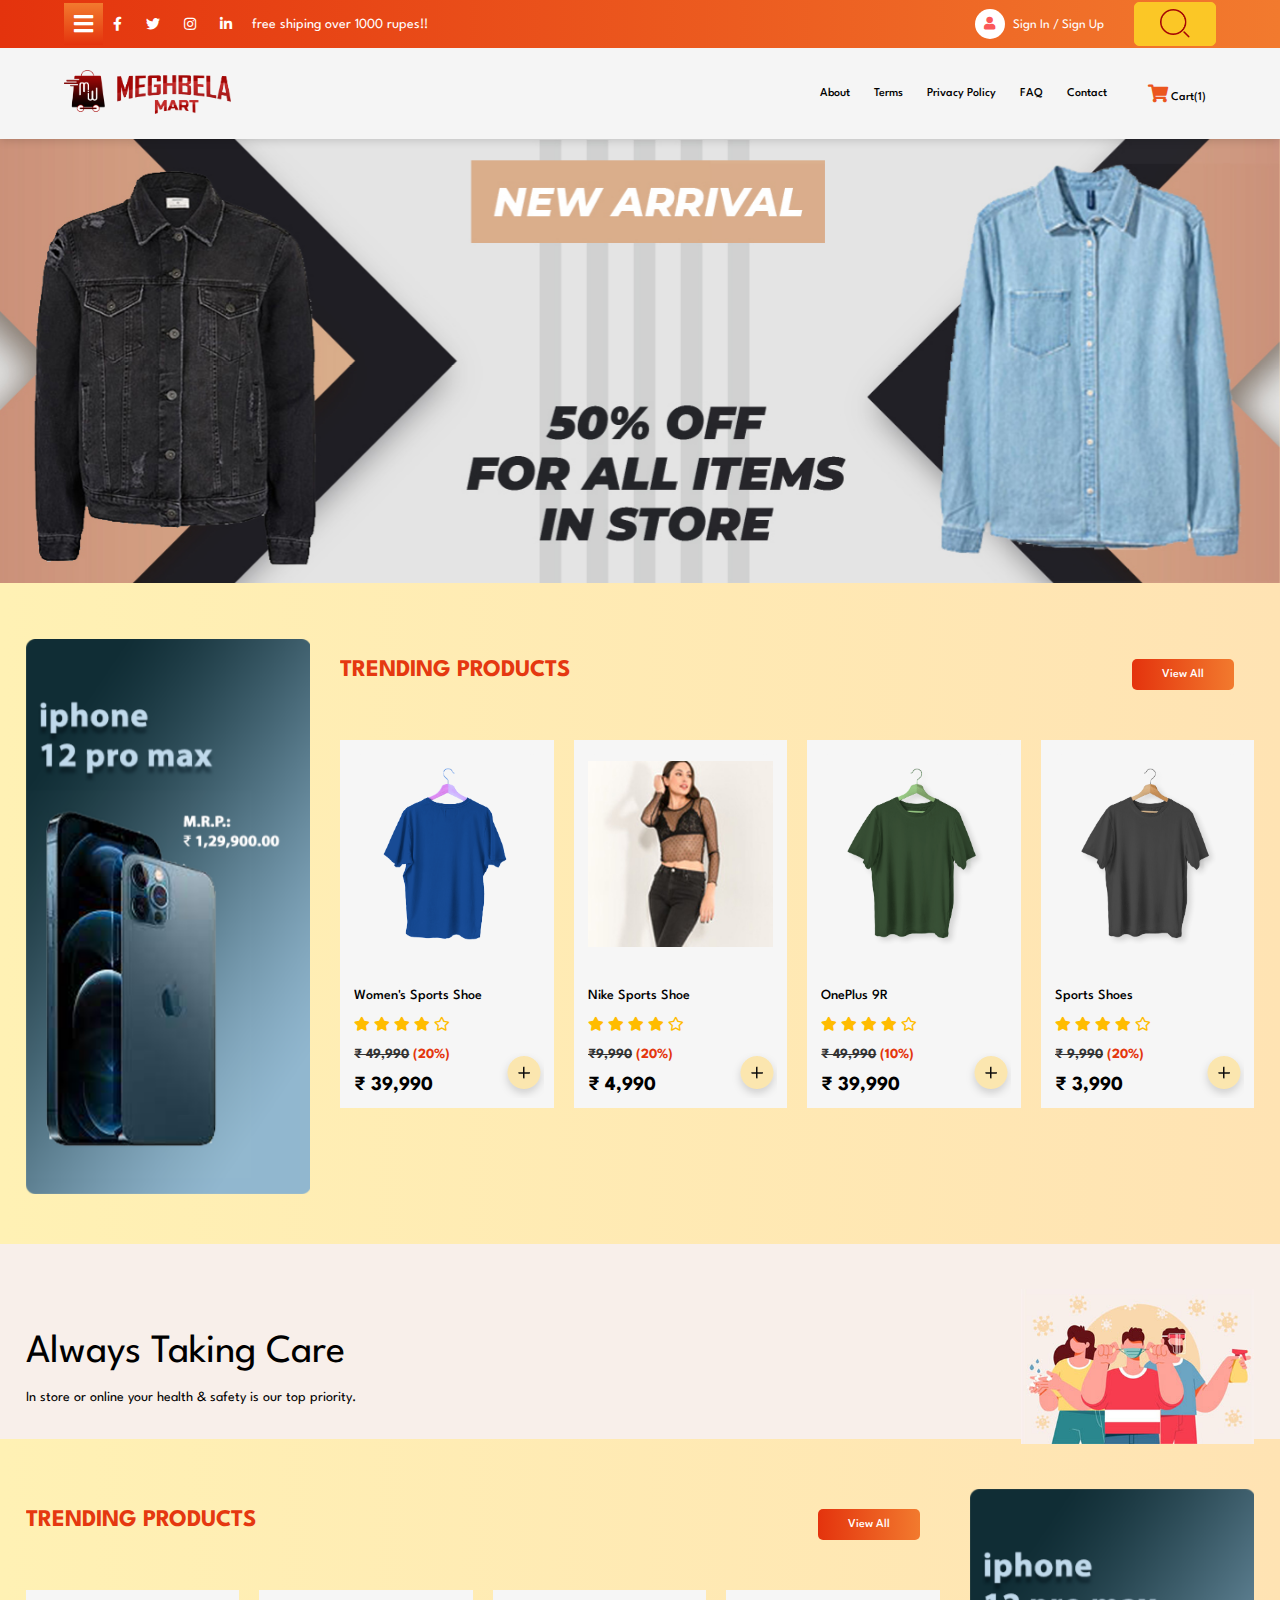
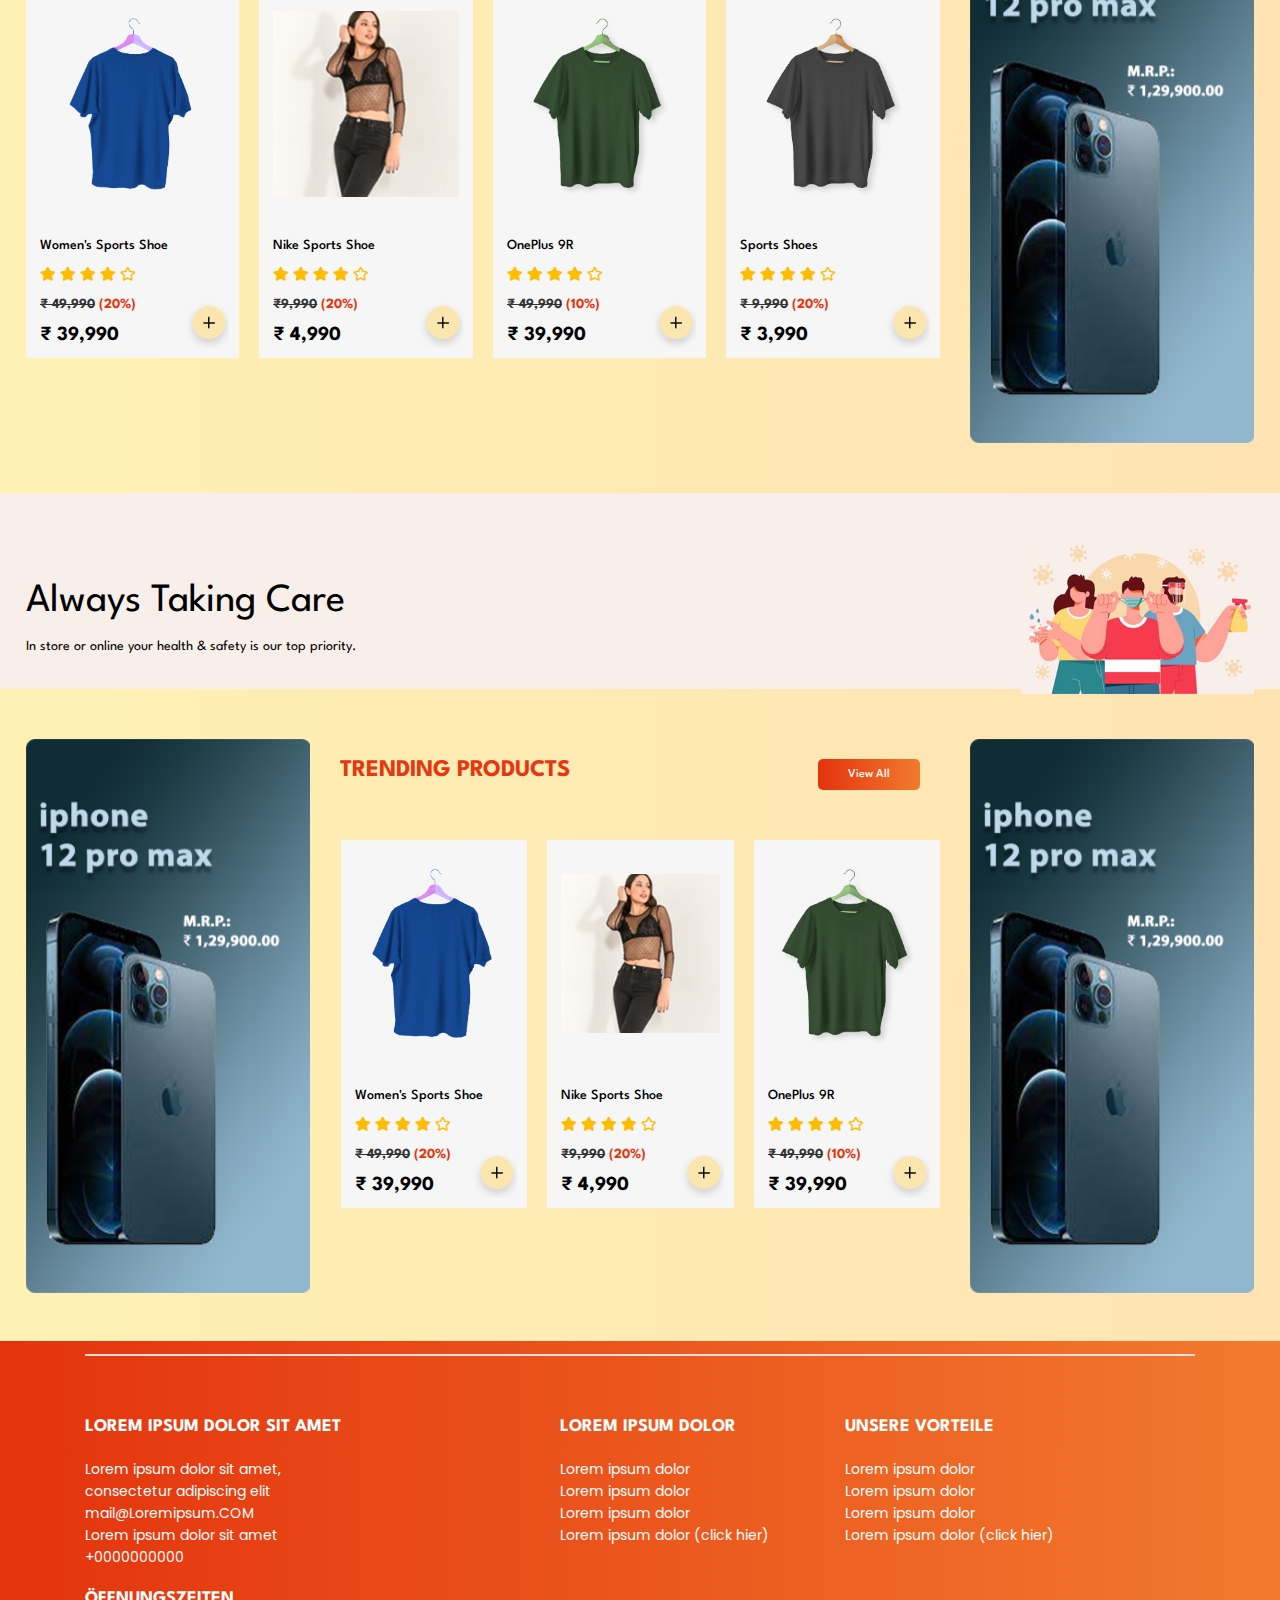
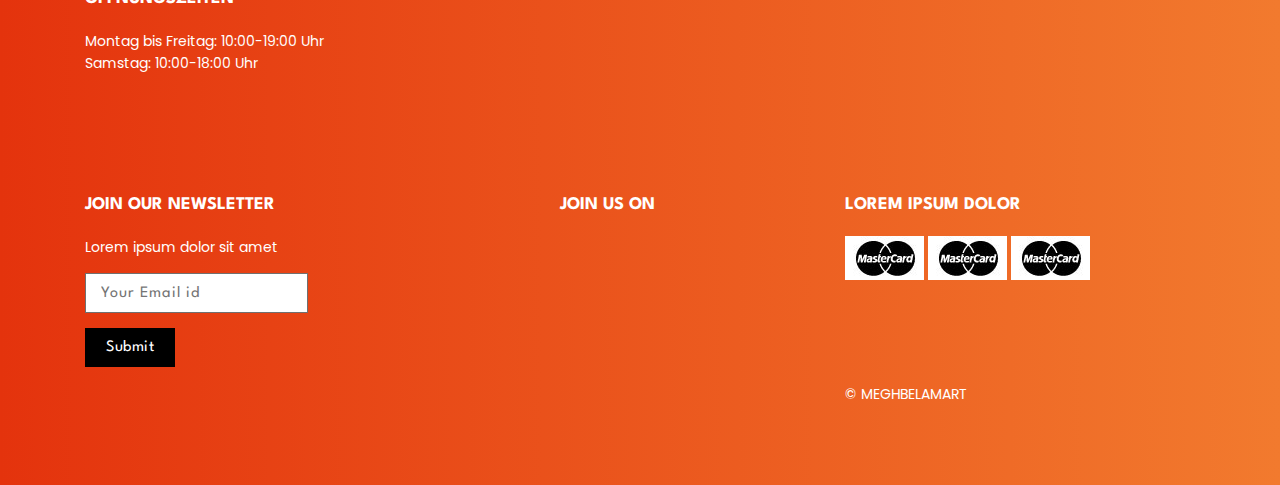
==== commit 4e8544cc: "changes55" ====
--- a/index.html
+++ b/index.html
@@ -492,7 +492,7 @@
     <div class="common_space">
       <div class="row">
         <div class="col-md-3">
-          <div class="left-side-pro owl-carousel owl-theme">
+          <div class="owl-carousel owl-theme left-side-pro">
 
             <div class="item">
               <div class="add-post">
@@ -526,7 +526,7 @@
             <h4>TRENDING PRODUCTS</h4>
             <h5><a href="#">View All</a></h5>
           </div>
-          <div id="trending-product" class="owl-carousel owl-theme">
+          <div id="trending-product" class="owl-carousel owl-theme side-slider">
 
             <div class="item">
               <div class="product-descrp">
@@ -771,34 +771,137 @@
     </div>
   </section>
   <!-- Mini banner End -->
-  <!-- Products -->
-<section class="product-display common-space">
-  <div class="common_space">
-    <div class="page-title">
-      <h4>New Arrivals</h4>
-    <h5><a href="#">View All</a></h5>
-    </div>
-    <div id="new-arrival" class="owl-carousel owl-theme">
-
-      <div class="item">
-          <div class="product-descrp">
-            <a href="#">
-            <div class="pro-image coleql_height">
-              <img src="images/12a.png" alt="">
-            </div>
-            <div class="wishlist"></div>
-            <div class="pro-details text-center">
-              <p>Designer Shirt</p>
-              <h5><del>₹ 5,990</del> <span>(20%)</span></h5>
-              <h4>₹ 3,990</h4>
-            </div>
-          </a>
-          </div>
-          <div class="cart-btn">
-            <a href="#">
-            </a>
-          </div>
-          <!-- <div class="hover-box">
+  <!-- side banner and Products -->
+  <section class="product-display common-space">
+    <div class="common_space">
+      <div class="row">
+        <div class="col-md-9">
+          <div class="page-title">
+            <h4>TRENDING PRODUCTS</h4>
+            <h5><a href="#">View All</a></h5>
+          </div>
+          <div id="trending-product" class="owl-carousel owl-theme side-slider">
+
+            <div class="item">
+              <div class="product-descrp">
+                <div class="pro-image coleql_height">
+                  <img src="images/13a_blue_back.png" alt="">
+                </div>
+                <div class="wishlist"></div>
+                <div class="pro-details text-center">
+                  <p>Women's Sports
+                    Shoe</p>
+                  <ul class="rating">
+                    <li>
+                      <i class="fas fa-star fa-sm"></i>
+                    </li>
+                    <li>
+                      <i class="fas fa-star fa-sm"></i>
+                    </li>
+                    <li>
+                      <i class="fas fa-star fa-sm"></i>
+                    </li>
+                    <li>
+                      <i class="fas fa-star fa-sm"></i>
+                    </li>
+                    <li>
+                      <i class="far fa-star fa-sm"></i>
+                    </li>
+                  </ul>
+                  <h5><del>₹ 49,990</del> <span>(20%)</span></h5>
+                  <h4>₹ 39,990</h4>
+                </div>
+              </div>
+              <div class="cart-btn">
+                <a href="#">
+                </a>
+              </div>
+              <!-- <div class="hover-box">
+                <div class="page-btn2 blue">
+                  <a href="#">Buy Now</a>
+                </div>
+                <div class="page-btn2 orange">
+                  <a href="product_details.html">Add to Cart</a>
+                </div>
+              </div> -->
+            </div>
+            <div class="item">
+              <div class="product-descrp">
+                <div class="pro-image coleql_height">
+                  <img src="images/16a.jpg" alt="">
+                </div>
+                <div class="wishlist"></div>
+                <div class="pro-details text-center">
+                  <p>Nike Sports Shoe</p>
+                  <ul class="rating">
+                    <li>
+                      <i class="fas fa-star fa-sm"></i>
+                    </li>
+                    <li>
+                      <i class="fas fa-star fa-sm"></i>
+                    </li>
+                    <li>
+                      <i class="fas fa-star fa-sm"></i>
+                    </li>
+                    <li>
+                      <i class="fas fa-star fa-sm"></i>
+                    </li>
+                    <li>
+                      <i class="far fa-star fa-sm"></i>
+                    </li>
+                  </ul>
+                  <h5><del>₹9,990</del> <span>(20%)</span></h5>
+                  <h4>₹ 4,990</h4>
+                </div>
+              </div>
+              <div class="cart-btn">
+                <a href="#">
+                </a>
+              </div>
+              <!-- <div class="hover-box">
+              <div class="page-btn2 blue">
+                <a href="#">Buy Now</a>
+              </div>
+              <div class="page-btn2 orange">
+              <a href="product_details.html">Add to Cart</a>
+            </div>
+            </div> -->
+            </div>
+
+            <div class="item">
+              <div class="product-descrp">
+                <div class="pro-image coleql_height">
+                  <img src="images/14a_darkgreen_front.png" alt="">
+                </div>
+                <div class="wishlist"></div>
+                <div class="pro-details text-center">
+                  <p>OnePlus 9R</p>
+                  <ul class="rating">
+                    <li>
+                      <i class="fas fa-star fa-sm"></i>
+                    </li>
+                    <li>
+                      <i class="fas fa-star fa-sm"></i>
+                    </li>
+                    <li>
+                      <i class="fas fa-star fa-sm"></i>
+                    </li>
+                    <li>
+                      <i class="fas fa-star fa-sm"></i>
+                    </li>
+                    <li>
+                      <i class="far fa-star fa-sm"></i>
+                    </li>
+                  </ul>
+                  <h5><del>₹ 49,990</del> <span>(10%)</span></h5>
+                  <h4>₹ 39,990</h4>
+                </div>
+              </div>
+              <div class="cart-btn">
+                <a href="#">
+                </a>
+              </div>
+              <!-- <div class="hover-box">
             <div class="page-btn2 blue">
               <a href="#">Buy Now</a>
             </div>
@@ -806,54 +909,86 @@
               <a href="product_details.html">Add to Cart</a>
             </div>
           </div> -->
-      </div>
-      <div class="item">
-        <div class="product-descrp">
-          <a href="#">
-          <div class="pro-image coleql_height">
-            <img src="images/13a.png" alt="">
-          </div>
-          <div class="wishlist"></div>
-          <div class="pro-details text-center">
-            <p>Designer Shirt</p>
-            <h5><del>₹5,990</del> <span>(20%)</span></h5>
-            <h4>₹ 3,990</h4>
-          </div>
-        </a>
-        </div>
-        <div class="cart-btn">
-          <a href="#">
-          </a>
-        </div>
-        <!-- <div class="hover-box">
+            </div>
+
+            <div class="item">
+              <div class="product-descrp">
+                <div class="pro-image coleql_height">
+                  <img src="images/12a.png" alt="">
+                </div>
+                <div class="wishlist"></div>
+                <div class="pro-details text-center">
+                  <p>Sports Shoes</p>
+                  <ul class="rating">
+                    <li>
+                      <i class="fas fa-star fa-sm"></i>
+                    </li>
+                    <li>
+                      <i class="fas fa-star fa-sm"></i>
+                    </li>
+                    <li>
+                      <i class="fas fa-star fa-sm"></i>
+                    </li>
+                    <li>
+                      <i class="fas fa-star fa-sm"></i>
+                    </li>
+                    <li>
+                      <i class="far fa-star fa-sm"></i>
+                    </li>
+                  </ul>
+                  <h5><del>₹ 9,990</del> <span>(20%)</span></h5>
+                  <h4>₹ 3,990</h4>
+                </div>
+              </div>
+              <div class="cart-btn">
+                <a href="#">
+                </a>
+              </div>
+              <!-- <div class="hover-box">
           <div class="page-btn2 blue">
             <a href="#">Buy Now</a>
-          </div>
-          <div class="page-btn2 orange">
+          </div> -->
+              <!-- <div class="page-btn2 orange">
             <a href="product_details.html">Add to Cart</a>
           </div>
         </div> -->
-    </div>
-
-    <div class="item">
-      <div class="product-descrp">
-        <a href="#">
-        <div class="pro-image coleql_height">
-          <img src="images/16a.jpg" alt="">
-        </div>
-        <div class="wishlist"></div>
-        <div class="pro-details text-center">
-          <p>Designer Shirt</p>
-          <h5><del>₹5,990</del> <span>(20%)</span></h5>
-          <h4>₹ 3,990</h4>
-        </div>
-      </a>
-      </div>
-      <div class="cart-btn">
-        <a href="#">
-        </a>
-      </div>
-      <!-- <div class="hover-box">
+            </div>
+
+
+            <div class="item">
+              <div class="product-descrp">
+                <div class="pro-image coleql_height">
+                  <img src="images/14a_darkgreen_front.png" alt="">
+                </div>
+                <div class="wishlist"></div>
+                <div class="pro-details text-center">
+                  <p>Apple Watch</p>
+                  <ul class="rating">
+                    <li>
+                      <i class="fas fa-star fa-sm"></i>
+                    </li>
+                    <li>
+                      <i class="fas fa-star fa-sm"></i>
+                    </li>
+                    <li>
+                      <i class="fas fa-star fa-sm"></i>
+                    </li>
+                    <li>
+                      <i class="fas fa-star fa-sm"></i>
+                    </li>
+                    <li>
+                      <i class="far fa-star fa-sm"></i>
+                    </li>
+                  </ul>
+                  <h5><del>₹ 49,990</del> <span>(20%)</span></h5>
+                  <h4>₹ 39,990</h4>
+                </div>
+              </div>
+              <div class="cart-btn">
+                <a href="#">
+                </a>
+              </div>
+              <!-- <div class="hover-box">
         <div class="page-btn2 blue">
           <a href="#">Buy Now</a>
         </div>
@@ -861,491 +996,360 @@
           <a href="product_details.html">Add to Cart</a>
         </div>
       </div> -->
-  </div>
-    
-  <div class="item">
-    <div class="product-descrp">
-      <a href="#">
-      <div class="pro-image coleql_height">
-        <img src="images/14a_darkgreen_front.png" alt="">
+            </div>
+
+
+
+          </div>
+        </div>
+        <div class="col-md-3">
+          <div class="owl-carousel owl-theme left-side-pro">
+
+            <div class="item">
+              <div class="add-post">
+                <img src="images/product_post.png" alt="">
+              </div>
+            </div>
+            <div class="item">
+              <div class="add-post">
+                <img src="images/product_post2.png" alt="">
+              </div>
+            </div>
+            <div class="item">
+              <div class="add-post">
+                <img src="images/product_post.png" alt="">
+              </div>
+            </div>
+            <div class="item">
+              <div class="add-post">
+                <img src="images/product_post2.png" alt="">
+              </div>
+            </div>
+            <div class="item">
+              <div class="add-post">
+                <img src="images/product_post.png" alt="">
+              </div>
+            </div>
+          </div>
+        </div>
       </div>
-      <div class="wishlist"></div>
-      <div class="pro-details text-center">
-        <p>Designer Shirt</p>
-        <h5><del>₹5,990</del> <span>(20%)</span></h5>
-        <h4>₹ 3,990</h4>
+    </div>
+  </section>
+  <!-- side banner and Products End -->
+  <!-- Mini banner -->
+  <section class="page-sort-banner common-space">
+    <div class="common_space">
+      <div class="coleql_height miniban-left-con">
+        <div class="ban-content">
+        <h4 class="sub-text">Always Taking Care</h4>
+        <h3 class="entry-title">In store or online your health &amp; safety is our top priority.</h3>
       </div>
-    </a>
+      </div>
+      <div class="coleql_height miniban-right-con">
+        <div class="ban-image">
+          <figure>
+            <img src="images/banner-box2.jpg" alt="">
+          </figure>
+        </div>
+      </div>
     </div>
-    <div class="cart-btn">
-      <a href="#">
-      </a>
-    </div>
-    <!-- <div class="hover-box">
-      <div class="page-btn2 blue">
-        <a href="#">Buy Now</a>
-      </div>
-      <div class="page-btn2 orange">
-        <a href="product_details.html">Add to Cart</a>
-      </div>
-    </div> -->
-</div>
-
-
-<div class="item">
-  <div class="product-descrp">
-    <a href="#">
-    <div class="pro-image coleql_height">
-      <img src="images/13a.png" alt="">
-    </div>
-    <div class="wishlist"></div>
-    <div class="pro-details text-center">
-      <p>Designer Shirt</p>
-      <h5><del>₹5,990</del> <span>(20%)</span></h5>
-      <h4>₹ 3,990</h4>
-    </div>
-  </a>
-  </div>
-  <div class="cart-btn">
-    <a href="#">
-    </a>
-  </div>
-  <!-- <div class="hover-box">
-    <div class="page-btn2 blue">
-      <a href="#">Buy Now</a>
-    </div>
-    <div class="page-btn2 orange">
-      <a href="product_details.html">Add to Cart</a>
-    </div>
-  </div> -->
-</div>
-
-      
-
-    </div>
-  </div>
-</section>
-<!-- Products -->
-<!-- side banner and Products -->
-<section class="product-display common-space">
-  <div class="common_space">
-    <div class="row">
-      <div class="col-md-9">
-        <div class="page-title">
-          <h4>TRENDING PRODUCTS</h4>
-          <h5><a href="#">View All</a></h5>
-        </div>
-        <div id="trending-product" class="owl-carousel owl-theme">
-
-          <div class="item">
-            <div class="product-descrp">
-              <div class="pro-image coleql_height">
-                <img src="images/13a_blue_back.png" alt="">
-              </div>
-              <div class="wishlist"></div>
-              <div class="pro-details text-center">
-                <p>Women's Sports
-                  Shoe</p>
-                <ul class="rating">
-                  <li>
-                    <i class="fas fa-star fa-sm"></i>
-                  </li>
-                  <li>
-                    <i class="fas fa-star fa-sm"></i>
-                  </li>
-                  <li>
-                    <i class="fas fa-star fa-sm"></i>
-                  </li>
-                  <li>
-                    <i class="fas fa-star fa-sm"></i>
-                  </li>
-                  <li>
-                    <i class="far fa-star fa-sm"></i>
-                  </li>
-                </ul>
-                <h5><del>₹ 49,990</del> <span>(20%)</span></h5>
-                <h4>₹ 39,990</h4>
-              </div>
-            </div>
-            <div class="cart-btn">
-              <a href="#">
-              </a>
-            </div>
-            <!-- <div class="hover-box">
+  </section>
+  <!-- Mini banner End -->
+  <!-- side banner and Products -->
+  <section class="product-display common-space">
+    <div class="common_space">
+      <div class="row">
+        <div class="col-md-3">
+          <div class="owl-carousel owl-theme left-side-pro">
+
+            <div class="item">
+              <div class="add-post">
+                <img src="images/product_post.png" alt="">
+              </div>
+            </div>
+            <div class="item">
+              <div class="add-post">
+                <img src="images/product_post2.png" alt="">
+              </div>
+            </div>
+            <div class="item">
+              <div class="add-post">
+                <img src="images/product_post.png" alt="">
+              </div>
+            </div>
+            <div class="item">
+              <div class="add-post">
+                <img src="images/product_post2.png" alt="">
+              </div>
+            </div>
+            <div class="item">
+              <div class="add-post">
+                <img src="images/product_post.png" alt="">
+              </div>
+            </div>
+          </div>
+        </div>
+        <div class="col-md-6">
+          <div class="page-title">
+            <h4>TRENDING PRODUCTS</h4>
+            <h5><a href="#">View All</a></h5>
+          </div>
+          <div id="trending-product" class="owl-carousel owl-theme center-product-slider">
+
+            <div class="item">
+              <div class="product-descrp">
+                <div class="pro-image coleql_height">
+                  <img src="images/13a_blue_back.png" alt="">
+                </div>
+                <div class="wishlist"></div>
+                <div class="pro-details text-center">
+                  <p>Women's Sports
+                    Shoe</p>
+                  <ul class="rating">
+                    <li>
+                      <i class="fas fa-star fa-sm"></i>
+                    </li>
+                    <li>
+                      <i class="fas fa-star fa-sm"></i>
+                    </li>
+                    <li>
+                      <i class="fas fa-star fa-sm"></i>
+                    </li>
+                    <li>
+                      <i class="fas fa-star fa-sm"></i>
+                    </li>
+                    <li>
+                      <i class="far fa-star fa-sm"></i>
+                    </li>
+                  </ul>
+                  <h5><del>₹ 49,990</del> <span>(20%)</span></h5>
+                  <h4>₹ 39,990</h4>
+                </div>
+              </div>
+              <div class="cart-btn">
+                <a href="#">
+                </a>
+              </div>
+              <!-- <div class="hover-box">
+                <div class="page-btn2 blue">
+                  <a href="#">Buy Now</a>
+                </div>
+                <div class="page-btn2 orange">
+                  <a href="product_details.html">Add to Cart</a>
+                </div>
+              </div> -->
+            </div>
+            <div class="item">
+              <div class="product-descrp">
+                <div class="pro-image coleql_height">
+                  <img src="images/16a.jpg" alt="">
+                </div>
+                <div class="wishlist"></div>
+                <div class="pro-details text-center">
+                  <p>Nike Sports Shoe</p>
+                  <ul class="rating">
+                    <li>
+                      <i class="fas fa-star fa-sm"></i>
+                    </li>
+                    <li>
+                      <i class="fas fa-star fa-sm"></i>
+                    </li>
+                    <li>
+                      <i class="fas fa-star fa-sm"></i>
+                    </li>
+                    <li>
+                      <i class="fas fa-star fa-sm"></i>
+                    </li>
+                    <li>
+                      <i class="far fa-star fa-sm"></i>
+                    </li>
+                  </ul>
+                  <h5><del>₹9,990</del> <span>(20%)</span></h5>
+                  <h4>₹ 4,990</h4>
+                </div>
+              </div>
+              <div class="cart-btn">
+                <a href="#">
+                </a>
+              </div>
+              <!-- <div class="hover-box">
               <div class="page-btn2 blue">
                 <a href="#">Buy Now</a>
               </div>
               <div class="page-btn2 orange">
-                <a href="product_details.html">Add to Cart</a>
-              </div>
+              <a href="product_details.html">Add to Cart</a>
+            </div>
             </div> -->
-          </div>
-          
-          <div class="item">
-            <div class="product-descrp">
-              <div class="pro-image coleql_height">
-                <img src="images/16a.jpg" alt="">
-              </div>
-              <div class="wishlist"></div>
-              <div class="pro-details text-center">
-                <p>Nike Sports Shoe</p>
-                <ul class="rating">
-                  <li>
-                    <i class="fas fa-star fa-sm"></i>
-                  </li>
-                  <li>
-                    <i class="fas fa-star fa-sm"></i>
-                  </li>
-                  <li>
-                    <i class="fas fa-star fa-sm"></i>
-                  </li>
-                  <li>
-                    <i class="fas fa-star fa-sm"></i>
-                  </li>
-                  <li>
-                    <i class="far fa-star fa-sm"></i>
-                  </li>
-                </ul>
-                <h5><del>₹9,990</del> <span>(20%)</span></h5>
-                <h4>₹ 4,990</h4>
-              </div>
-            </div>
-            <div class="cart-btn">
-              <a href="#">
-              </a>
-            </div>
-            <!-- <div class="hover-box">
+            </div>
+
+            <div class="item">
+              <div class="product-descrp">
+                <div class="pro-image coleql_height">
+                  <img src="images/14a_darkgreen_front.png" alt="">
+                </div>
+                <div class="wishlist"></div>
+                <div class="pro-details text-center">
+                  <p>OnePlus 9R</p>
+                  <ul class="rating">
+                    <li>
+                      <i class="fas fa-star fa-sm"></i>
+                    </li>
+                    <li>
+                      <i class="fas fa-star fa-sm"></i>
+                    </li>
+                    <li>
+                      <i class="fas fa-star fa-sm"></i>
+                    </li>
+                    <li>
+                      <i class="fas fa-star fa-sm"></i>
+                    </li>
+                    <li>
+                      <i class="far fa-star fa-sm"></i>
+                    </li>
+                  </ul>
+                  <h5><del>₹ 49,990</del> <span>(10%)</span></h5>
+                  <h4>₹ 39,990</h4>
+                </div>
+              </div>
+              <div class="cart-btn">
+                <a href="#">
+                </a>
+              </div>
+              <!-- <div class="hover-box">
             <div class="page-btn2 blue">
               <a href="#">Buy Now</a>
             </div>
             <div class="page-btn2 orange">
-            <a href="product_details.html">Add to Cart</a>
-          </div>
+              <a href="product_details.html">Add to Cart</a>
+            </div>
           </div> -->
-          </div>
-
-          <div class="item">
-            <div class="product-descrp">
-              <div class="pro-image coleql_height">
-                <img src="images/14a_darkgreen_front.png" alt="">
-              </div>
-              <div class="wishlist"></div>
-              <div class="pro-details text-center">
-                <p>OnePlus 9R</p>
-                <ul class="rating">
-                  <li>
-                    <i class="fas fa-star fa-sm"></i>
-                  </li>
-                  <li>
-                    <i class="fas fa-star fa-sm"></i>
-                  </li>
-                  <li>
-                    <i class="fas fa-star fa-sm"></i>
-                  </li>
-                  <li>
-                    <i class="fas fa-star fa-sm"></i>
-                  </li>
-                  <li>
-                    <i class="far fa-star fa-sm"></i>
-                  </li>
-                </ul>
-                <h5><del>₹ 49,990</del> <span>(10%)</span></h5>
-                <h4>₹ 39,990</h4>
-              </div>
-            </div>
-            <div class="cart-btn">
-              <a href="#">
-              </a>
-            </div>
-            <!-- <div class="hover-box">
+            </div>
+
+            <div class="item">
+              <div class="product-descrp">
+                <div class="pro-image coleql_height">
+                  <img src="images/12a.png" alt="">
+                </div>
+                <div class="wishlist"></div>
+                <div class="pro-details text-center">
+                  <p>Sports Shoes</p>
+                  <ul class="rating">
+                    <li>
+                      <i class="fas fa-star fa-sm"></i>
+                    </li>
+                    <li>
+                      <i class="fas fa-star fa-sm"></i>
+                    </li>
+                    <li>
+                      <i class="fas fa-star fa-sm"></i>
+                    </li>
+                    <li>
+                      <i class="fas fa-star fa-sm"></i>
+                    </li>
+                    <li>
+                      <i class="far fa-star fa-sm"></i>
+                    </li>
+                  </ul>
+                  <h5><del>₹ 9,990</del> <span>(20%)</span></h5>
+                  <h4>₹ 3,990</h4>
+                </div>
+              </div>
+              <div class="cart-btn">
+                <a href="#">
+                </a>
+              </div>
+              <!-- <div class="hover-box">
           <div class="page-btn2 blue">
             <a href="#">Buy Now</a>
-          </div>
-          <div class="page-btn2 orange">
+          </div> -->
+              <!-- <div class="page-btn2 orange">
             <a href="product_details.html">Add to Cart</a>
           </div>
         </div> -->
-          </div>
-
-          <div class="item">
-            <div class="product-descrp">
-              <div class="pro-image coleql_height">
-                <img src="images/12a.png" alt="">
-              </div>
-              <div class="wishlist"></div>
-              <div class="pro-details text-center">
-                <p>Sports Shoes</p>
-                <ul class="rating">
-                  <li>
-                    <i class="fas fa-star fa-sm"></i>
-                  </li>
-                  <li>
-                    <i class="fas fa-star fa-sm"></i>
-                  </li>
-                  <li>
-                    <i class="fas fa-star fa-sm"></i>
-                  </li>
-                  <li>
-                    <i class="fas fa-star fa-sm"></i>
-                  </li>
-                  <li>
-                    <i class="far fa-star fa-sm"></i>
-                  </li>
-                </ul>
-                <h5><del>₹ 9,990</del> <span>(20%)</span></h5>
-                <h4>₹ 3,990</h4>
-              </div>
-            </div>
-            <div class="cart-btn">
-              <a href="#">
-              </a>
-            </div>
-            <!-- <div class="hover-box">
+            </div>
+
+
+            <div class="item">
+              <div class="product-descrp">
+                <div class="pro-image coleql_height">
+                  <img src="images/14a_darkgreen_front.png" alt="">
+                </div>
+                <div class="wishlist"></div>
+                <div class="pro-details text-center">
+                  <p>Apple Watch</p>
+                  <ul class="rating">
+                    <li>
+                      <i class="fas fa-star fa-sm"></i>
+                    </li>
+                    <li>
+                      <i class="fas fa-star fa-sm"></i>
+                    </li>
+                    <li>
+                      <i class="fas fa-star fa-sm"></i>
+                    </li>
+                    <li>
+                      <i class="fas fa-star fa-sm"></i>
+                    </li>
+                    <li>
+                      <i class="far fa-star fa-sm"></i>
+                    </li>
+                  </ul>
+                  <h5><del>₹ 49,990</del> <span>(20%)</span></h5>
+                  <h4>₹ 39,990</h4>
+                </div>
+              </div>
+              <div class="cart-btn">
+                <a href="#">
+                </a>
+              </div>
+              <!-- <div class="hover-box">
         <div class="page-btn2 blue">
           <a href="#">Buy Now</a>
-        </div> -->
-            <!-- <div class="page-btn2 orange">
+        </div>
+        <div class="page-btn2 orange">
           <a href="product_details.html">Add to Cart</a>
         </div>
       </div> -->
-          </div>
-
-          <div class="item">
-            <div class="product-descrp">
-              <div class="pro-image coleql_height">
-                <img src="images/14a_darkgreen_front.png" alt="">
-              </div>
-              <div class="wishlist"></div>
-              <div class="pro-details text-center">
-                <p>Apple Watch</p>
-                <ul class="rating">
-                  <li>
-                    <i class="fas fa-star fa-sm"></i>
-                  </li>
-                  <li>
-                    <i class="fas fa-star fa-sm"></i>
-                  </li>
-                  <li>
-                    <i class="fas fa-star fa-sm"></i>
-                  </li>
-                  <li>
-                    <i class="fas fa-star fa-sm"></i>
-                  </li>
-                  <li>
-                    <i class="far fa-star fa-sm"></i>
-                  </li>
-                </ul>
-                <h5><del>₹ 49,990</del> <span>(20%)</span></h5>
-                <h4>₹ 39,990</h4>
-              </div>
-            </div>
-            <div class="cart-btn">
-              <a href="#">
-              </a>
-            </div>
-            <!-- <div class="hover-box">
-      <div class="page-btn2 blue">
-        <a href="#">Buy Now</a>
-      </div>
-      <div class="page-btn2 orange">
-        <a href="product_details.html">Add to Cart</a>
-      </div>
-    </div> -->
-          </div>
-
-
-
-        </div>
-      </div>
-      <div class="col-md-3">
-        <div class="left-side-pro owl-carousel owl-theme">
-
-          <div class="item">
-            <div class="add-post">
-              <img src="images/product_post.png" alt="">
-            </div>
-          </div>
-          <div class="item">
-            <div class="add-post">
-              <img src="images/product_post2.png" alt="">
-            </div>
-          </div>
-          <div class="item">
-            <div class="add-post">
-              <img src="images/product_post.png" alt="">
-            </div>
-          </div>
-          <div class="item">
-            <div class="add-post">
-              <img src="images/product_post2.png" alt="">
-            </div>
-          </div>
-          <div class="item">
-            <div class="add-post">
-              <img src="images/product_post.png" alt="">
+            </div>
+
+
+
+          </div>
+        </div>
+        <div class="col-md-3">
+          <div class="owl-carousel owl-theme left-side-pro">
+
+            <div class="item">
+              <div class="add-post">
+                <img src="images/product_post.png" alt="">
+              </div>
+            </div>
+            <div class="item">
+              <div class="add-post">
+                <img src="images/product_post2.png" alt="">
+              </div>
+            </div>
+            <div class="item">
+              <div class="add-post">
+                <img src="images/product_post.png" alt="">
+              </div>
+            </div>
+            <div class="item">
+              <div class="add-post">
+                <img src="images/product_post2.png" alt="">
+              </div>
+            </div>
+            <div class="item">
+              <div class="add-post">
+                <img src="images/product_post.png" alt="">
+              </div>
             </div>
           </div>
         </div>
       </div>
     </div>
-  </div>
-</section>
-<!-- Products and side banner -->
-<!-- Products -->
-<section class="product-display common-space">
-  <div class="common_space">
-    <div class="page-title">
-      <h4>New Arrivals</h4>
-    <h5><a href="#">View All</a></h5>
-    </div>
-    <div id="new-arrival" class="owl-carousel owl-theme">
-
-      <div class="item">
-          <div class="product-descrp">
-            <a href="#">
-            <div class="pro-image coleql_height">
-              <img src="images/12a.png" alt="">
-            </div>
-            <div class="wishlist"></div>
-            <div class="pro-details text-center">
-              <p>Designer Shirt</p>
-              <h5><del>₹ 5,990</del> <span>(20%)</span></h5>
-              <h4>₹ 3,990</h4>
-            </div>
-          </a>
-          </div>
-          <div class="cart-btn">
-            <a href="#">
-            </a>
-          </div>
-          <!-- <div class="hover-box">
-            <div class="page-btn2 blue">
-              <a href="#">Buy Now</a>
-            </div>
-            <div class="page-btn2 orange">
-              <a href="product_details.html">Add to Cart</a>
-            </div>
-          </div> -->
-      </div>
-      <div class="item">
-        <div class="product-descrp">
-          <a href="#">
-          <div class="pro-image coleql_height">
-            <img src="images/13a.png" alt="">
-          </div>
-          <div class="wishlist"></div>
-          <div class="pro-details text-center">
-            <p>Designer Shirt</p>
-            <h5><del>₹5,990</del> <span>(20%)</span></h5>
-            <h4>₹ 3,990</h4>
-          </div>
-        </a>
-        </div>
-        <div class="cart-btn">
-          <a href="#">
-          </a>
-        </div>
-        <!-- <div class="hover-box">
-          <div class="page-btn2 blue">
-            <a href="#">Buy Now</a>
-          </div>
-          <div class="page-btn2 orange">
-            <a href="product_details.html">Add to Cart</a>
-          </div>
-        </div> -->
-    </div>
-
-    <div class="item">
-      <div class="product-descrp">
-        <a href="#">
-        <div class="pro-image coleql_height">
-          <img src="images/16a.jpg" alt="">
-        </div>
-        <div class="wishlist"></div>
-        <div class="pro-details text-center">
-          <p>Designer Shirt</p>
-          <h5><del>₹5,990</del> <span>(20%)</span></h5>
-          <h4>₹ 3,990</h4>
-        </div>
-      </a>
-      </div>
-      <div class="cart-btn">
-        <a href="#">
-        </a>
-      </div>
-      <!-- <div class="hover-box">
-        <div class="page-btn2 blue">
-          <a href="#">Buy Now</a>
-        </div>
-        <div class="page-btn2 orange">
-          <a href="product_details.html">Add to Cart</a>
-        </div>
-      </div> -->
-  </div>
-    
-  <div class="item">
-    <div class="product-descrp">
-      <a href="#">
-      <div class="pro-image coleql_height">
-        <img src="images/14a_darkgreen_front.png" alt="">
-      </div>
-      <div class="wishlist"></div>
-      <div class="pro-details text-center">
-        <p>Designer Shirt</p>
-        <h5><del>₹5,990</del> <span>(20%)</span></h5>
-        <h4>₹ 3,990</h4>
-      </div>
-    </a>
-    </div>
-    <div class="cart-btn">
-      <a href="#">
-      </a>
-    </div>
-    <!-- <div class="hover-box">
-      <div class="page-btn2 blue">
-        <a href="#">Buy Now</a>
-      </div>
-      <div class="page-btn2 orange">
-        <a href="product_details.html">Add to Cart</a>
-      </div>
-    </div> -->
-</div>
-
-
-<div class="item">
-  <div class="product-descrp">
-    <a href="#">
-    <div class="pro-image coleql_height">
-      <img src="images/13a.png" alt="">
-    </div>
-    <div class="wishlist"></div>
-    <div class="pro-details text-center">
-      <p>Designer Shirt</p>
-      <h5><del>₹5,990</del> <span>(20%)</span></h5>
-      <h4>₹ 3,990</h4>
-    </div>
-  </a>
-  </div>
-  <div class="cart-btn">
-    <a href="#">
-    </a>
-  </div>
-  <!-- <div class="hover-box">
-    <div class="page-btn2 blue">
-      <a href="#">Buy Now</a>
-    </div>
-    <div class="page-btn2 orange">
-      <a href="product_details.html">Add to Cart</a>
-    </div>
-  </div> -->
-</div>
-
-      
-
-    </div>
-  </div>
-</section>
-<!-- Products -->
+  </section>
+  <!-- side banner and Products End -->
   <!-- Footer -->
 
   <section class="footer">
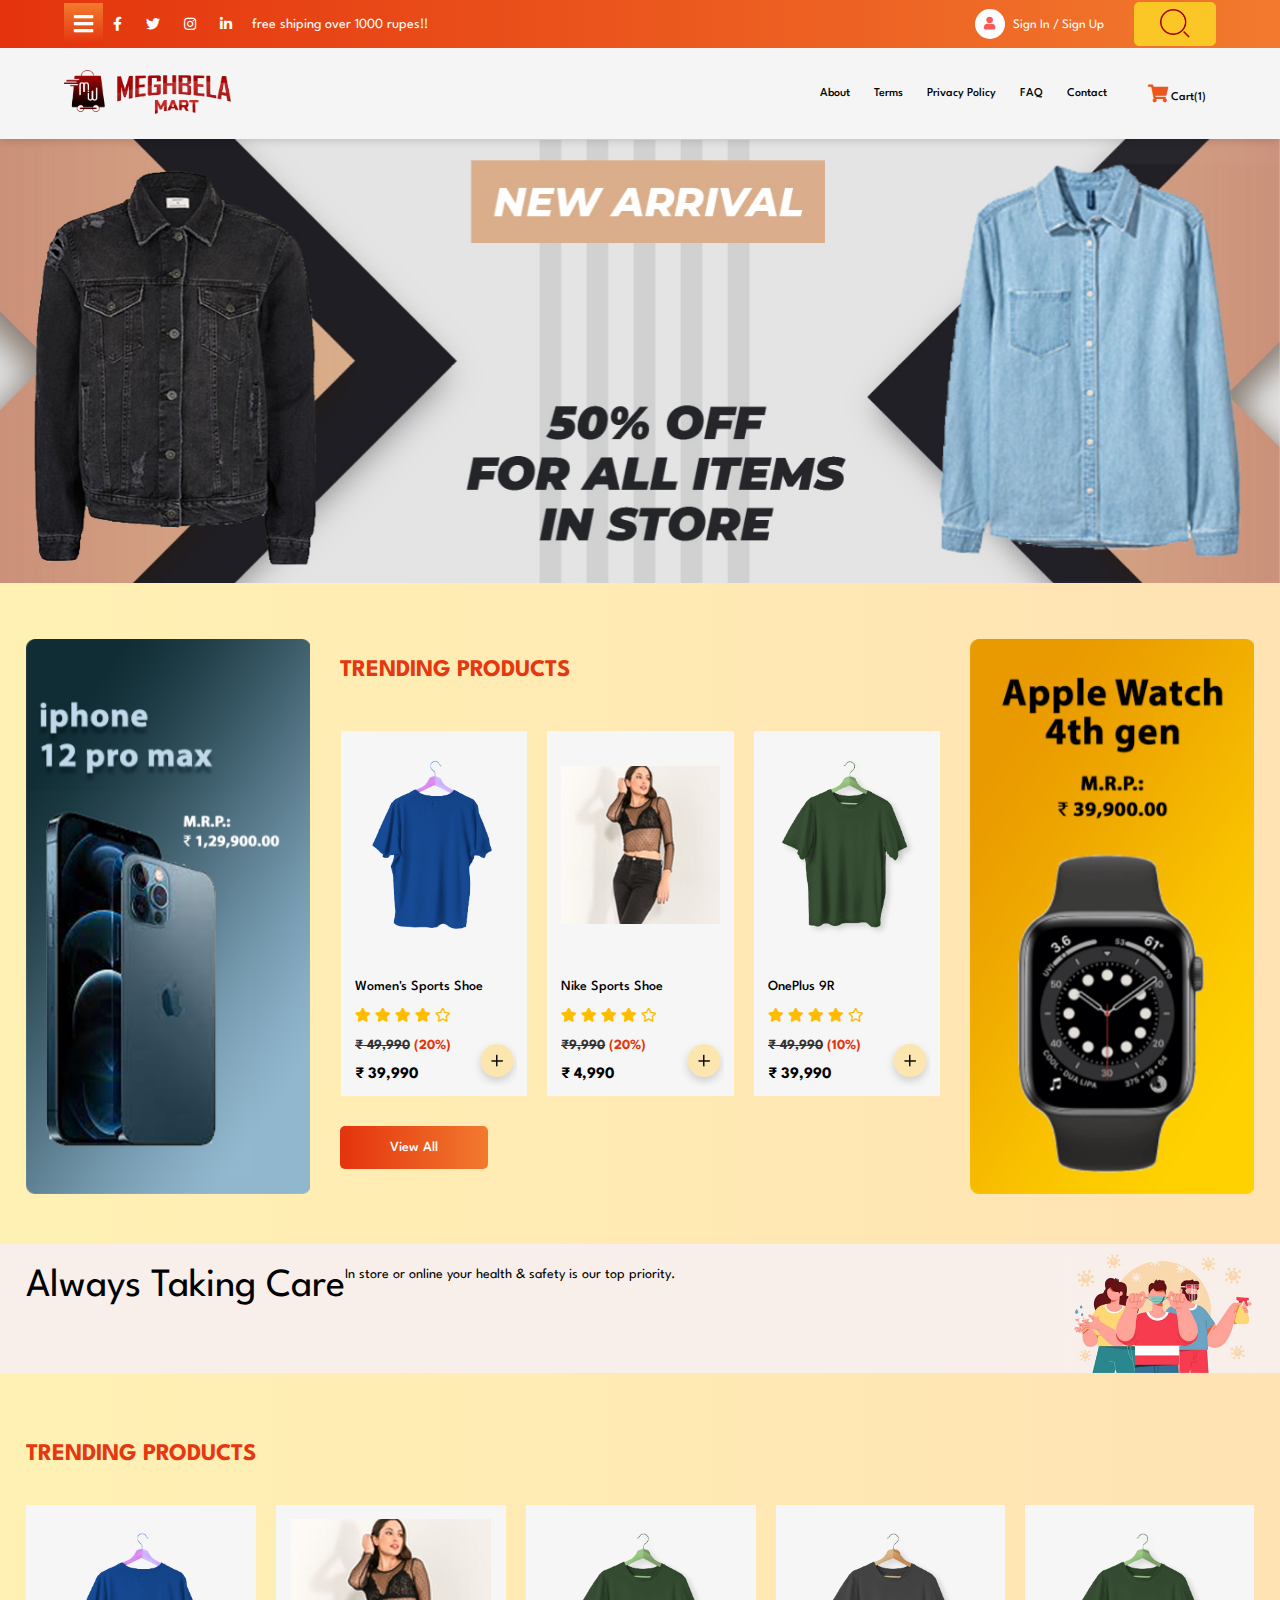
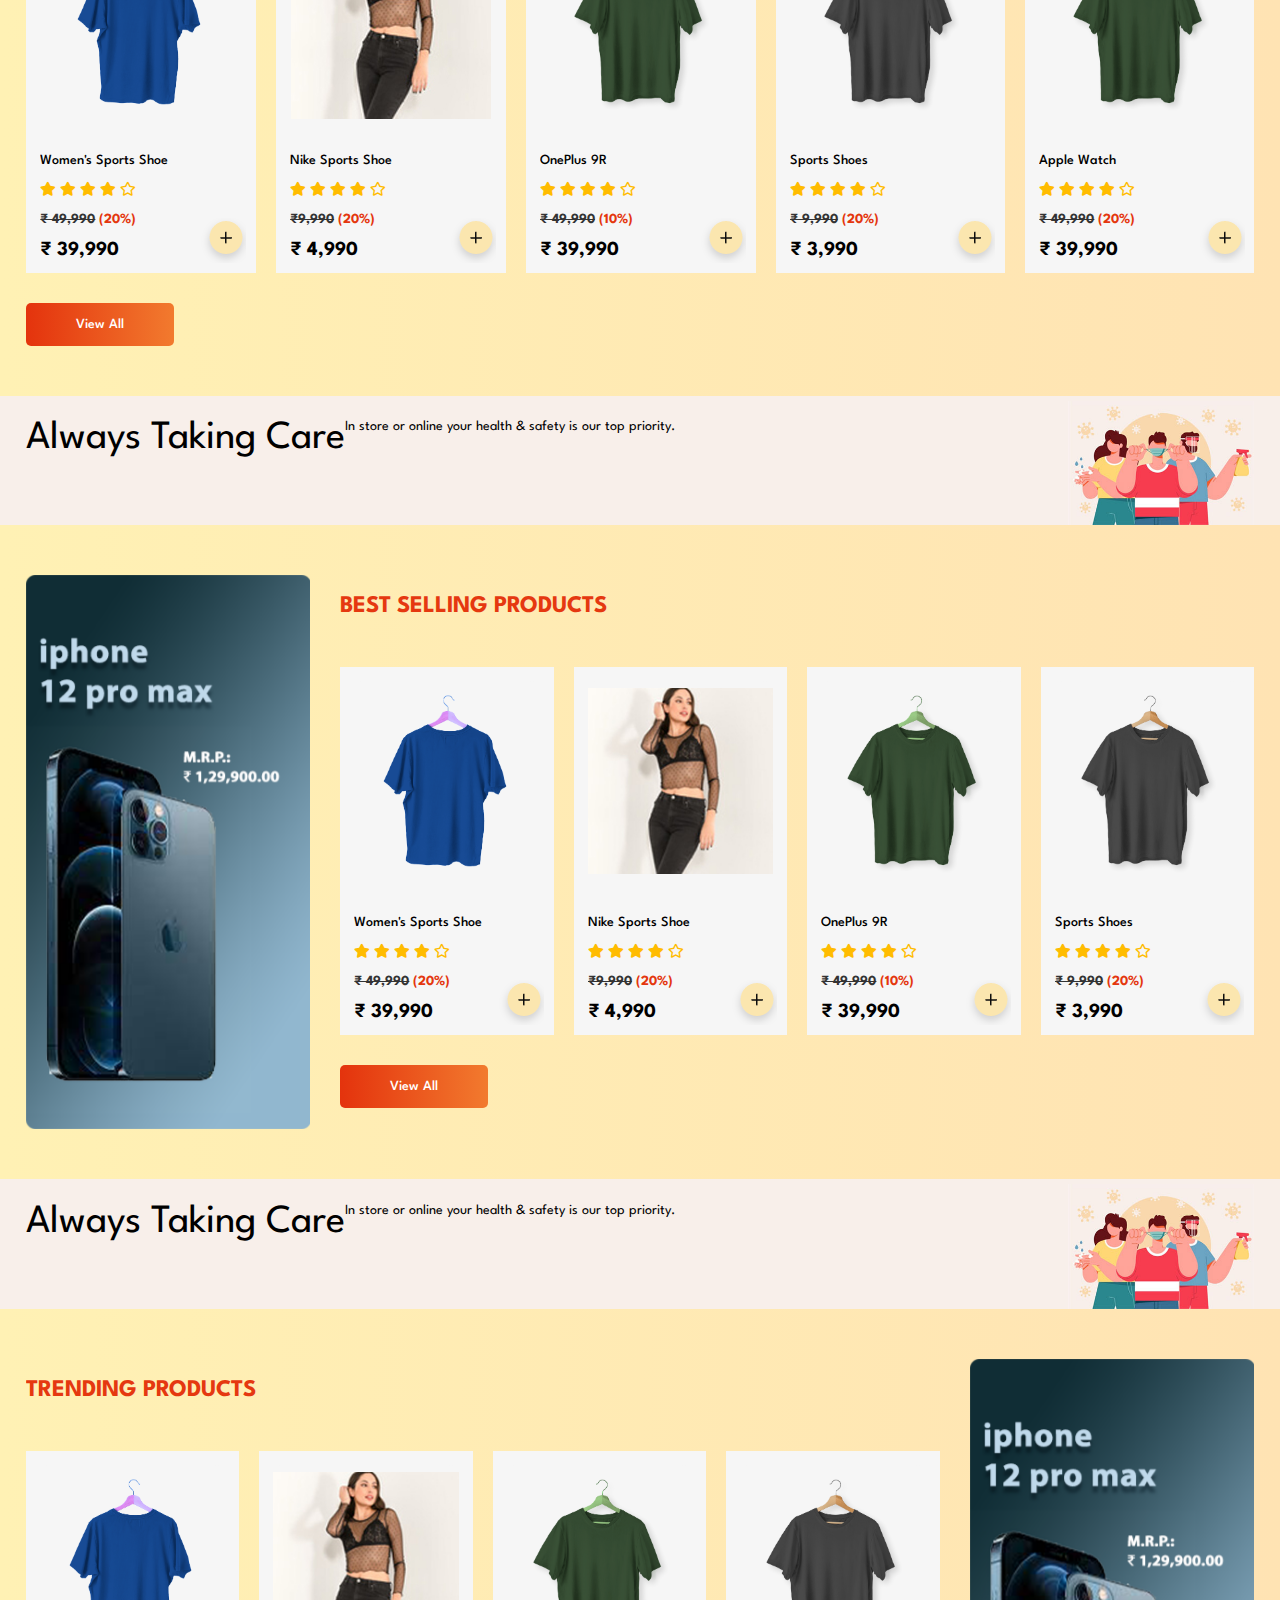
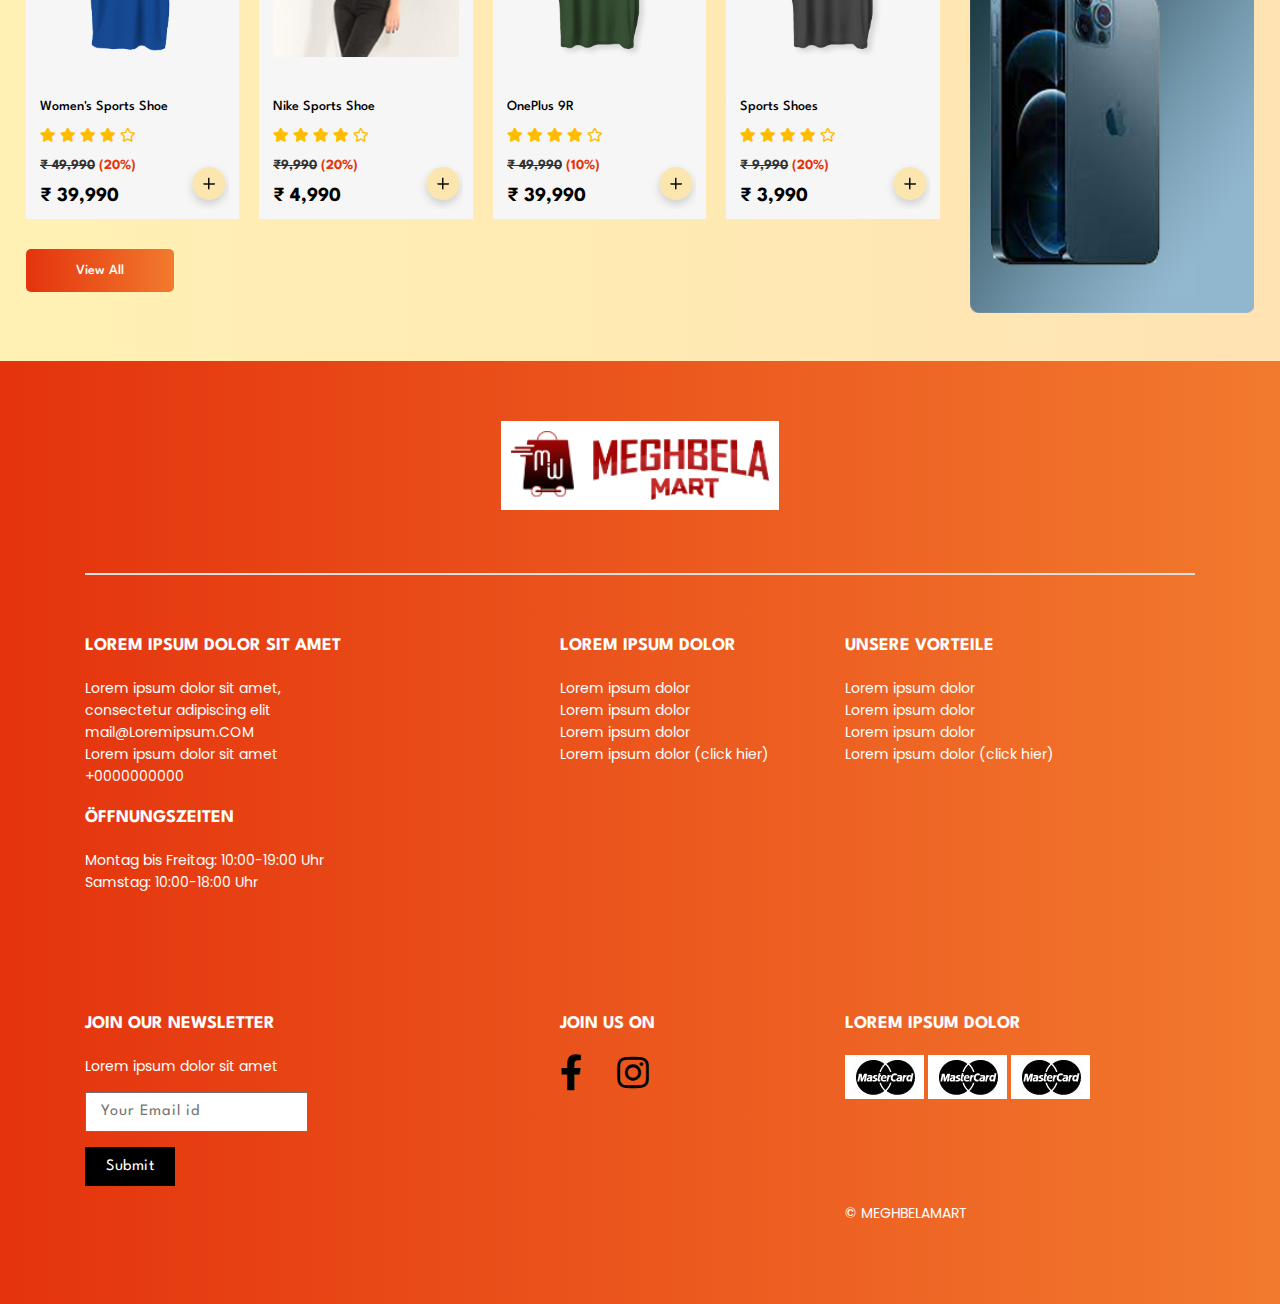
==== commit 04a9ef69: "changes55" ====
--- a/index.html
+++ b/index.html
@@ -38,32 +38,20 @@
       <li id="tab1" class="activate"><a href="#"><span><img src="images/fashion.png" alt=""></span> Fashion</a>
         <ul id="submenu1" class="submenu">
           <li><a href="#">Womens</a>
-            <div class="sub-submenu">
-            </div>
           </li>
           <li><a href="#">Mens</a>
-            <div class="sub-submenu">
-            </div>
           </li>
           <li><a href="#">Kids</a>
-            <div class="sub-submenu">
-            </div>
           </li>
         </ul>
       </li>
       <li id="tab2"><a href="#"><span><img src="images/mobiles.png" alt=""></span> Mobiles</a>
         <ul id="submenu2" class="submenu">
           <li><a href="#">Womens</a>
-            <div class="sub-submenu">
-            </div>
           </li>
           <li><a href="#">Mens</a>
-            <div class="sub-submenu">
-            </div>
           </li>
           <li><a href="#">Kids</a>
-            <div class="sub-submenu">
-            </div>
           </li>
         </ul>
       </li>
@@ -454,7 +442,7 @@
             </ul>
           </div>
           <div class="page-btn">
-            <a href="product_details.html"><i class="fa fa-shopping-cart"></i> Cart(1)</a>
+            <a href="cart.html"><i class="fa fa-shopping-cart"></i> Cart(1)</a>
           </div>
         </div>
       </div>
@@ -521,42 +509,43 @@
             </div>
           </div>
         </div>
-        <div class="col-md-9">
+        <div class="col-md-6">
           <div class="page-title">
             <h4>TRENDING PRODUCTS</h4>
-            <h5><a href="#">View All</a></h5>
-          </div>
-          <div id="trending-product" class="owl-carousel owl-theme side-slider">
-
-            <div class="item">
-              <div class="product-descrp">
-                <div class="pro-image coleql_height">
-                  <img src="images/13a_blue_back.png" alt="">
-                </div>
-                <div class="wishlist"></div>
-                <div class="pro-details text-center">
-                  <p>Women's Sports
-                    Shoe</p>
-                  <ul class="rating">
-                    <li>
-                      <i class="fas fa-star fa-sm"></i>
-                    </li>
-                    <li>
-                      <i class="fas fa-star fa-sm"></i>
-                    </li>
-                    <li>
-                      <i class="fas fa-star fa-sm"></i>
-                    </li>
-                    <li>
-                      <i class="fas fa-star fa-sm"></i>
-                    </li>
-                    <li>
-                      <i class="far fa-star fa-sm"></i>
-                    </li>
-                  </ul>
-                  <h5><del>₹ 49,990</del> <span>(20%)</span></h5>
-                  <h4>₹ 39,990</h4>
-                </div>
+          </div>
+          <div id="trending-product" class="owl-carousel owl-theme center-product-slider">
+
+            <div class="item">
+              <div class="product-descrp">
+                <a href="product_details.html">
+                  <div class="pro-image coleql_height">
+                    <img src="images/13a_blue_back.png" alt="">
+                  </div>
+                  <div class="wishlist"></div>
+                  <div class="pro-details text-center">
+                    <p>Women's Sports
+                      Shoe</p>
+                    <ul class="rating">
+                      <li>
+                        <i class="fas fa-star fa-sm"></i>
+                      </li>
+                      <li>
+                        <i class="fas fa-star fa-sm"></i>
+                      </li>
+                      <li>
+                        <i class="fas fa-star fa-sm"></i>
+                      </li>
+                      <li>
+                        <i class="fas fa-star fa-sm"></i>
+                      </li>
+                      <li>
+                        <i class="far fa-star fa-sm"></i>
+                      </li>
+                    </ul>
+                    <h5><del>₹ 49,990</del> <span>(20%)</span></h5>
+                    <h4>₹ 39,990</h4>
+                  </div>
+                </a>
               </div>
               <div class="cart-btn">
                 <a href="#">
@@ -573,32 +562,34 @@
             </div>
             <div class="item">
               <div class="product-descrp">
-                <div class="pro-image coleql_height">
-                  <img src="images/16a.jpg" alt="">
-                </div>
-                <div class="wishlist"></div>
-                <div class="pro-details text-center">
-                  <p>Nike Sports Shoe</p>
-                  <ul class="rating">
-                    <li>
-                      <i class="fas fa-star fa-sm"></i>
-                    </li>
-                    <li>
-                      <i class="fas fa-star fa-sm"></i>
-                    </li>
-                    <li>
-                      <i class="fas fa-star fa-sm"></i>
-                    </li>
-                    <li>
-                      <i class="fas fa-star fa-sm"></i>
-                    </li>
-                    <li>
-                      <i class="far fa-star fa-sm"></i>
-                    </li>
-                  </ul>
-                  <h5><del>₹9,990</del> <span>(20%)</span></h5>
-                  <h4>₹ 4,990</h4>
-                </div>
+                <a href="product_details.html">
+                  <div class="pro-image coleql_height">
+                    <img src="images/16a.jpg" alt="">
+                  </div>
+                  <div class="wishlist"></div>
+                  <div class="pro-details text-center">
+                    <p>Nike Sports Shoe</p>
+                    <ul class="rating">
+                      <li>
+                        <i class="fas fa-star fa-sm"></i>
+                      </li>
+                      <li>
+                        <i class="fas fa-star fa-sm"></i>
+                      </li>
+                      <li>
+                        <i class="fas fa-star fa-sm"></i>
+                      </li>
+                      <li>
+                        <i class="fas fa-star fa-sm"></i>
+                      </li>
+                      <li>
+                        <i class="far fa-star fa-sm"></i>
+                      </li>
+                    </ul>
+                    <h5><del>₹9,990</del> <span>(20%)</span></h5>
+                    <h4>₹ 4,990</h4>
+                  </div>
+                </a>
               </div>
               <div class="cart-btn">
                 <a href="#">
@@ -616,6 +607,7 @@
 
             <div class="item">
               <div class="product-descrp">
+                <a href="product_details.html">
                 <div class="pro-image coleql_height">
                   <img src="images/14a_darkgreen_front.png" alt="">
                 </div>
@@ -642,6 +634,7 @@
                   <h5><del>₹ 49,990</del> <span>(10%)</span></h5>
                   <h4>₹ 39,990</h4>
                 </div>
+              </a>
               </div>
               <div class="cart-btn">
                 <a href="#">
@@ -659,32 +652,34 @@
 
             <div class="item">
               <div class="product-descrp">
-                <div class="pro-image coleql_height">
-                  <img src="images/12a.png" alt="">
-                </div>
-                <div class="wishlist"></div>
-                <div class="pro-details text-center">
-                  <p>Sports Shoes</p>
-                  <ul class="rating">
-                    <li>
-                      <i class="fas fa-star fa-sm"></i>
-                    </li>
-                    <li>
-                      <i class="fas fa-star fa-sm"></i>
-                    </li>
-                    <li>
-                      <i class="fas fa-star fa-sm"></i>
-                    </li>
-                    <li>
-                      <i class="fas fa-star fa-sm"></i>
-                    </li>
-                    <li>
-                      <i class="far fa-star fa-sm"></i>
-                    </li>
-                  </ul>
-                  <h5><del>₹ 9,990</del> <span>(20%)</span></h5>
-                  <h4>₹ 3,990</h4>
-                </div>
+                <a href="product_details.html">
+                  <div class="pro-image coleql_height">
+                    <img src="images/12a.png" alt="">
+                  </div>
+                  <div class="wishlist"></div>
+                  <div class="pro-details text-center">
+                    <p>Sports Shoes</p>
+                    <ul class="rating">
+                      <li>
+                        <i class="fas fa-star fa-sm"></i>
+                      </li>
+                      <li>
+                        <i class="fas fa-star fa-sm"></i>
+                      </li>
+                      <li>
+                        <i class="fas fa-star fa-sm"></i>
+                      </li>
+                      <li>
+                        <i class="fas fa-star fa-sm"></i>
+                      </li>
+                      <li>
+                        <i class="far fa-star fa-sm"></i>
+                      </li>
+                    </ul>
+                    <h5><del>₹ 9,990</del> <span>(20%)</span></h5>
+                    <h4>₹ 3,990</h4>
+                  </div>
+                </a>
               </div>
               <div class="cart-btn">
                 <a href="#">
@@ -703,12 +698,218 @@
 
             <div class="item">
               <div class="product-descrp">
+                <a href="product_details.html">
+                  <div class="pro-image coleql_height">
+                    <img src="images/14a_darkgreen_front.png" alt="">
+                  </div>
+                  <div class="wishlist"></div>
+                  <div class="pro-details text-center">
+                    <p>Apple Watch</p>
+                    <ul class="rating">
+                      <li>
+                        <i class="fas fa-star fa-sm"></i>
+                      </li>
+                      <li>
+                        <i class="fas fa-star fa-sm"></i>
+                      </li>
+                      <li>
+                        <i class="fas fa-star fa-sm"></i>
+                      </li>
+                      <li>
+                        <i class="fas fa-star fa-sm"></i>
+                      </li>
+                      <li>
+                        <i class="far fa-star fa-sm"></i>
+                      </li>
+                    </ul>
+                    <h5><del>₹ 49,990</del> <span>(20%)</span></h5>
+                    <h4>₹ 39,990</h4>
+                  </div>
+                </a>
+              </div>
+              <div class="cart-btn">
+                <a href="#">
+                </a>
+              </div>
+              <!-- <div class="hover-box">
+        <div class="page-btn2 blue">
+          <a href="#">Buy Now</a>
+        </div>
+        <div class="page-btn2 orange">
+          <a href="product_details.html">Add to Cart</a>
+        </div>
+      </div> -->
+            </div>
+
+
+
+          </div>
+          <div class="page-jump-btn">
+            <a href="#">View All</a>
+          </div>
+        </div>
+        <div class="col-md-3">
+          <div class="owl-carousel owl-theme left-side-pro">
+
+            <div class="item">
+              <div class="add-post">
+                <img src="images/product_post2.png" alt="">
+              </div>
+            </div>
+            <div class="item">
+              <div class="add-post">
+                <img src="images/product_post.png" alt="">
+              </div>
+            </div>
+            <div class="item">
+              <div class="add-post">
+                <img src="images/product_post2.png" alt="">
+              </div>
+            </div>
+            <div class="item">
+              <div class="add-post">
+                <img src="images/product_post.png" alt="">
+              </div>
+            </div>
+            <div class="item">
+              <div class="add-post">
+                <img src="images/product_post.png" alt="">
+              </div>
+            </div>
+          </div>
+        </div>
+      </div>
+    </div>
+  </section>
+  <!-- side banner and Products End -->
+  <!-- Mini banner -->
+  <section class="page-sort-banner">
+    <div class="common_space mini-ban">
+      <div class="miniban-left-con">
+        <div class="ban-content">
+        <h4 class="sub-text">Always Taking Care</h4>
+        <h3 class="entry-title">In store or online your health &amp; safety is our top priority.</h3>
+      </div>
+      </div>
+      <div class="miniban-right-con">
+        <div class="ban-image">
+          <figure>
+            <img src="images/banner-box2.jpg" alt="">
+          </figure>
+        </div>
+      </div>
+    </div>
+  </section>
+  <!-- Mini banner End -->
+  <!-- side banner and Products -->
+  <section class="product-display common-space">
+    <div class="common_space">
+      <div class="row">
+        <div class="col-md-12">
+          <div class="page-title">
+            <h4>TRENDING PRODUCTS</h4>
+          </div>
+          <div id="product-slider" class="owl-carousel owl-theme product-slider">
+
+            <div class="item">
+              <div class="product-descrp">
+                <a href="product_details.html">
+                  <div class="pro-image coleql_height">
+                    <img src="images/13a_blue_back.png" alt="">
+                  </div>
+                  <div class="wishlist"></div>
+                  <div class="pro-details text-center">
+                    <p>Women's Sports
+                      Shoe</p>
+                    <ul class="rating">
+                      <li>
+                        <i class="fas fa-star fa-sm"></i>
+                      </li>
+                      <li>
+                        <i class="fas fa-star fa-sm"></i>
+                      </li>
+                      <li>
+                        <i class="fas fa-star fa-sm"></i>
+                      </li>
+                      <li>
+                        <i class="fas fa-star fa-sm"></i>
+                      </li>
+                      <li>
+                        <i class="far fa-star fa-sm"></i>
+                      </li>
+                    </ul>
+                    <h5><del>₹ 49,990</del> <span>(20%)</span></h5>
+                    <h4>₹ 39,990</h4>
+                  </div>
+                </a>
+              </div>
+              <div class="cart-btn">
+                <a href="#">
+                </a>
+              </div>
+              <!-- <div class="hover-box">
+                <div class="page-btn2 blue">
+                  <a href="#">Buy Now</a>
+                </div>
+                <div class="page-btn2 orange">
+                  <a href="product_details.html">Add to Cart</a>
+                </div>
+              </div> -->
+            </div>
+            <div class="item">
+              <div class="product-descrp">
+                <a href="product_details.html">
+                  <div class="pro-image coleql_height">
+                    <img src="images/16a.jpg" alt="">
+                  </div>
+                  <div class="wishlist"></div>
+                  <div class="pro-details text-center">
+                    <p>Nike Sports Shoe</p>
+                    <ul class="rating">
+                      <li>
+                        <i class="fas fa-star fa-sm"></i>
+                      </li>
+                      <li>
+                        <i class="fas fa-star fa-sm"></i>
+                      </li>
+                      <li>
+                        <i class="fas fa-star fa-sm"></i>
+                      </li>
+                      <li>
+                        <i class="fas fa-star fa-sm"></i>
+                      </li>
+                      <li>
+                        <i class="far fa-star fa-sm"></i>
+                      </li>
+                    </ul>
+                    <h5><del>₹9,990</del> <span>(20%)</span></h5>
+                    <h4>₹ 4,990</h4>
+                  </div>
+                </a>
+              </div>
+              <div class="cart-btn">
+                <a href="#">
+                </a>
+              </div>
+              <!-- <div class="hover-box">
+              <div class="page-btn2 blue">
+                <a href="#">Buy Now</a>
+              </div>
+              <div class="page-btn2 orange">
+              <a href="product_details.html">Add to Cart</a>
+            </div>
+            </div> -->
+            </div>
+
+            <div class="item">
+              <div class="product-descrp">
+                <a href="product_details.html">
                 <div class="pro-image coleql_height">
                   <img src="images/14a_darkgreen_front.png" alt="">
                 </div>
                 <div class="wishlist"></div>
                 <div class="pro-details text-center">
-                  <p>Apple Watch</p>
+                  <p>OnePlus 9R</p>
                   <ul class="rating">
                     <li>
                       <i class="fas fa-star fa-sm"></i>
@@ -726,9 +927,101 @@
                       <i class="far fa-star fa-sm"></i>
                     </li>
                   </ul>
-                  <h5><del>₹ 49,990</del> <span>(20%)</span></h5>
+                  <h5><del>₹ 49,990</del> <span>(10%)</span></h5>
                   <h4>₹ 39,990</h4>
                 </div>
+              </a>
+              </div>
+              <div class="cart-btn">
+                <a href="#">
+                </a>
+              </div>
+              <!-- <div class="hover-box">
+            <div class="page-btn2 blue">
+              <a href="#">Buy Now</a>
+            </div>
+            <div class="page-btn2 orange">
+              <a href="product_details.html">Add to Cart</a>
+            </div>
+          </div> -->
+            </div>
+
+            <div class="item">
+              <div class="product-descrp">
+                <a href="product_details.html">
+                  <div class="pro-image coleql_height">
+                    <img src="images/12a.png" alt="">
+                  </div>
+                  <div class="wishlist"></div>
+                  <div class="pro-details text-center">
+                    <p>Sports Shoes</p>
+                    <ul class="rating">
+                      <li>
+                        <i class="fas fa-star fa-sm"></i>
+                      </li>
+                      <li>
+                        <i class="fas fa-star fa-sm"></i>
+                      </li>
+                      <li>
+                        <i class="fas fa-star fa-sm"></i>
+                      </li>
+                      <li>
+                        <i class="fas fa-star fa-sm"></i>
+                      </li>
+                      <li>
+                        <i class="far fa-star fa-sm"></i>
+                      </li>
+                    </ul>
+                    <h5><del>₹ 9,990</del> <span>(20%)</span></h5>
+                    <h4>₹ 3,990</h4>
+                  </div>
+                </a>
+              </div>
+              <div class="cart-btn">
+                <a href="#">
+                </a>
+              </div>
+              <!-- <div class="hover-box">
+          <div class="page-btn2 blue">
+            <a href="#">Buy Now</a>
+          </div> -->
+              <!-- <div class="page-btn2 orange">
+            <a href="product_details.html">Add to Cart</a>
+          </div>
+        </div> -->
+            </div>
+
+
+            <div class="item">
+              <div class="product-descrp">
+                <a href="product_details.html">
+                  <div class="pro-image coleql_height">
+                    <img src="images/14a_darkgreen_front.png" alt="">
+                  </div>
+                  <div class="wishlist"></div>
+                  <div class="pro-details text-center">
+                    <p>Apple Watch</p>
+                    <ul class="rating">
+                      <li>
+                        <i class="fas fa-star fa-sm"></i>
+                      </li>
+                      <li>
+                        <i class="fas fa-star fa-sm"></i>
+                      </li>
+                      <li>
+                        <i class="fas fa-star fa-sm"></i>
+                      </li>
+                      <li>
+                        <i class="fas fa-star fa-sm"></i>
+                      </li>
+                      <li>
+                        <i class="far fa-star fa-sm"></i>
+                      </li>
+                    </ul>
+                    <h5><del>₹ 49,990</del> <span>(20%)</span></h5>
+                    <h4>₹ 39,990</h4>
+                  </div>
+                </a>
               </div>
               <div class="cart-btn">
                 <a href="#">
@@ -746,6 +1039,305 @@
 
 
 
+          </div>
+          <div class="page-jump-btn">
+            <a href="#">View All</a>
+          </div>
+        </div>
+      </div>
+    </div>
+  </section>
+  <!-- side banner and Products End -->
+  <!-- Mini banner -->
+  <section class="page-sort-banner">
+    <div class="common_space mini-ban">
+      <div class="miniban-left-con">
+        <div class="ban-content">
+        <h4 class="sub-text">Always Taking Care</h4>
+        <h3 class="entry-title">In store or online your health &amp; safety is our top priority.</h3>
+      </div>
+      </div>
+      <div class="miniban-right-con">
+        <div class="ban-image">
+          <figure>
+            <img src="images/banner-box2.jpg" alt="">
+          </figure>
+        </div>
+      </div>
+    </div>
+  </section>
+  <!-- Mini banner End -->
+  <!-- side banner and Products -->
+  <section class="product-display common-space">
+    <div class="common_space">
+      <div class="row">
+        <div class="col-md-3">
+          <div class="owl-carousel owl-theme left-side-pro">
+
+            <div class="item">
+              <div class="add-post">
+                <img src="images/product_post.png" alt="">
+              </div>
+            </div>
+            <div class="item">
+              <div class="add-post">
+                <img src="images/product_post2.png" alt="">
+              </div>
+            </div>
+            <div class="item">
+              <div class="add-post">
+                <img src="images/product_post.png" alt="">
+              </div>
+            </div>
+            <div class="item">
+              <div class="add-post">
+                <img src="images/product_post2.png" alt="">
+              </div>
+            </div>
+            <div class="item">
+              <div class="add-post">
+                <img src="images/product_post.png" alt="">
+              </div>
+            </div>
+          </div>
+        </div>
+        <div class="col-md-9">
+          <div class="page-title">
+            <h4>BEST SELLING PRODUCTS</h4>
+          </div>
+          <div id="trending-product" class="owl-carousel owl-theme side-slider">
+
+            <div class="item">
+              <div class="product-descrp">
+                <a href="product_details.html">
+                  <div class="pro-image coleql_height">
+                    <img src="images/13a_blue_back.png" alt="">
+                  </div>
+                  <div class="wishlist"></div>
+                  <div class="pro-details text-center">
+                    <p>Women's Sports
+                      Shoe</p>
+                    <ul class="rating">
+                      <li>
+                        <i class="fas fa-star fa-sm"></i>
+                      </li>
+                      <li>
+                        <i class="fas fa-star fa-sm"></i>
+                      </li>
+                      <li>
+                        <i class="fas fa-star fa-sm"></i>
+                      </li>
+                      <li>
+                        <i class="fas fa-star fa-sm"></i>
+                      </li>
+                      <li>
+                        <i class="far fa-star fa-sm"></i>
+                      </li>
+                    </ul>
+                    <h5><del>₹ 49,990</del> <span>(20%)</span></h5>
+                    <h4>₹ 39,990</h4>
+                  </div>
+                </a>
+              </div>
+              <div class="cart-btn">
+                <a href="#">
+                </a>
+              </div>
+              <!-- <div class="hover-box">
+                <div class="page-btn2 blue">
+                  <a href="#">Buy Now</a>
+                </div>
+                <div class="page-btn2 orange">
+                  <a href="product_details.html">Add to Cart</a>
+                </div>
+              </div> -->
+            </div>
+            <div class="item">
+              <div class="product-descrp">
+                <a href="product_details.html">
+                  <div class="pro-image coleql_height">
+                    <img src="images/16a.jpg" alt="">
+                  </div>
+                  <div class="wishlist"></div>
+                  <div class="pro-details text-center">
+                    <p>Nike Sports Shoe</p>
+                    <ul class="rating">
+                      <li>
+                        <i class="fas fa-star fa-sm"></i>
+                      </li>
+                      <li>
+                        <i class="fas fa-star fa-sm"></i>
+                      </li>
+                      <li>
+                        <i class="fas fa-star fa-sm"></i>
+                      </li>
+                      <li>
+                        <i class="fas fa-star fa-sm"></i>
+                      </li>
+                      <li>
+                        <i class="far fa-star fa-sm"></i>
+                      </li>
+                    </ul>
+                    <h5><del>₹9,990</del> <span>(20%)</span></h5>
+                    <h4>₹ 4,990</h4>
+                  </div>
+                </a>
+              </div>
+              <div class="cart-btn">
+                <a href="#">
+                </a>
+              </div>
+              <!-- <div class="hover-box">
+              <div class="page-btn2 blue">
+                <a href="#">Buy Now</a>
+              </div>
+              <div class="page-btn2 orange">
+              <a href="product_details.html">Add to Cart</a>
+            </div>
+            </div> -->
+            </div>
+
+            <div class="item">
+              <div class="product-descrp">
+                <a href="product_details.html">
+                <div class="pro-image coleql_height">
+                  <img src="images/14a_darkgreen_front.png" alt="">
+                </div>
+                <div class="wishlist"></div>
+                <div class="pro-details text-center">
+                  <p>OnePlus 9R</p>
+                  <ul class="rating">
+                    <li>
+                      <i class="fas fa-star fa-sm"></i>
+                    </li>
+                    <li>
+                      <i class="fas fa-star fa-sm"></i>
+                    </li>
+                    <li>
+                      <i class="fas fa-star fa-sm"></i>
+                    </li>
+                    <li>
+                      <i class="fas fa-star fa-sm"></i>
+                    </li>
+                    <li>
+                      <i class="far fa-star fa-sm"></i>
+                    </li>
+                  </ul>
+                  <h5><del>₹ 49,990</del> <span>(10%)</span></h5>
+                  <h4>₹ 39,990</h4>
+                </div>
+              </a>
+              </div>
+              <div class="cart-btn">
+                <a href="#">
+                </a>
+              </div>
+              <!-- <div class="hover-box">
+            <div class="page-btn2 blue">
+              <a href="#">Buy Now</a>
+            </div>
+            <div class="page-btn2 orange">
+              <a href="product_details.html">Add to Cart</a>
+            </div>
+          </div> -->
+            </div>
+
+            <div class="item">
+              <div class="product-descrp">
+                <a href="product_details.html">
+                  <div class="pro-image coleql_height">
+                    <img src="images/12a.png" alt="">
+                  </div>
+                  <div class="wishlist"></div>
+                  <div class="pro-details text-center">
+                    <p>Sports Shoes</p>
+                    <ul class="rating">
+                      <li>
+                        <i class="fas fa-star fa-sm"></i>
+                      </li>
+                      <li>
+                        <i class="fas fa-star fa-sm"></i>
+                      </li>
+                      <li>
+                        <i class="fas fa-star fa-sm"></i>
+                      </li>
+                      <li>
+                        <i class="fas fa-star fa-sm"></i>
+                      </li>
+                      <li>
+                        <i class="far fa-star fa-sm"></i>
+                      </li>
+                    </ul>
+                    <h5><del>₹ 9,990</del> <span>(20%)</span></h5>
+                    <h4>₹ 3,990</h4>
+                  </div>
+                </a>
+              </div>
+              <div class="cart-btn">
+                <a href="#">
+                </a>
+              </div>
+              <!-- <div class="hover-box">
+          <div class="page-btn2 blue">
+            <a href="#">Buy Now</a>
+          </div> -->
+              <!-- <div class="page-btn2 orange">
+            <a href="product_details.html">Add to Cart</a>
+          </div>
+        </div> -->
+            </div>
+
+
+            <div class="item">
+              <div class="product-descrp">
+                <a href="product_details.html">
+                  <div class="pro-image coleql_height">
+                    <img src="images/14a_darkgreen_front.png" alt="">
+                  </div>
+                  <div class="wishlist"></div>
+                  <div class="pro-details text-center">
+                    <p>Apple Watch</p>
+                    <ul class="rating">
+                      <li>
+                        <i class="fas fa-star fa-sm"></i>
+                      </li>
+                      <li>
+                        <i class="fas fa-star fa-sm"></i>
+                      </li>
+                      <li>
+                        <i class="fas fa-star fa-sm"></i>
+                      </li>
+                      <li>
+                        <i class="fas fa-star fa-sm"></i>
+                      </li>
+                      <li>
+                        <i class="far fa-star fa-sm"></i>
+                      </li>
+                    </ul>
+                    <h5><del>₹ 49,990</del> <span>(20%)</span></h5>
+                    <h4>₹ 39,990</h4>
+                  </div>
+                </a>
+              </div>
+              <div class="cart-btn">
+                <a href="#">
+                </a>
+              </div>
+              <!-- <div class="hover-box">
+        <div class="page-btn2 blue">
+          <a href="#">Buy Now</a>
+        </div>
+        <div class="page-btn2 orange">
+          <a href="product_details.html">Add to Cart</a>
+        </div>
+      </div> -->
+            </div>
+
+
+
+          </div>
+          <div class="page-jump-btn">
+            <a href="#">View All</a>
           </div>
         </div>
       </div>
@@ -753,15 +1345,15 @@
   </section>
   <!-- Products and side banner -->
   <!-- Mini banner -->
-  <section class="page-sort-banner common-space">
-    <div class="common_space">
-      <div class="coleql_height miniban-left-con">
+  <section class="page-sort-banner">
+    <div class="common_space mini-ban">
+      <div class="miniban-left-con">
         <div class="ban-content">
         <h4 class="sub-text">Always Taking Care</h4>
         <h3 class="entry-title">In store or online your health &amp; safety is our top priority.</h3>
       </div>
       </div>
-      <div class="coleql_height miniban-right-con">
+      <div class="miniban-right-con">
         <div class="ban-image">
           <figure>
             <img src="images/banner-box2.jpg" alt="">
@@ -778,39 +1370,40 @@
         <div class="col-md-9">
           <div class="page-title">
             <h4>TRENDING PRODUCTS</h4>
-            <h5><a href="#">View All</a></h5>
           </div>
           <div id="trending-product" class="owl-carousel owl-theme side-slider">
 
             <div class="item">
               <div class="product-descrp">
-                <div class="pro-image coleql_height">
-                  <img src="images/13a_blue_back.png" alt="">
-                </div>
-                <div class="wishlist"></div>
-                <div class="pro-details text-center">
-                  <p>Women's Sports
-                    Shoe</p>
-                  <ul class="rating">
-                    <li>
-                      <i class="fas fa-star fa-sm"></i>
-                    </li>
-                    <li>
-                      <i class="fas fa-star fa-sm"></i>
-                    </li>
-                    <li>
-                      <i class="fas fa-star fa-sm"></i>
-                    </li>
-                    <li>
-                      <i class="fas fa-star fa-sm"></i>
-                    </li>
-                    <li>
-                      <i class="far fa-star fa-sm"></i>
-                    </li>
-                  </ul>
-                  <h5><del>₹ 49,990</del> <span>(20%)</span></h5>
-                  <h4>₹ 39,990</h4>
-                </div>
+                <a href="product_details.html">
+                  <div class="pro-image coleql_height">
+                    <img src="images/13a_blue_back.png" alt="">
+                  </div>
+                  <div class="wishlist"></div>
+                  <div class="pro-details text-center">
+                    <p>Women's Sports
+                      Shoe</p>
+                    <ul class="rating">
+                      <li>
+                        <i class="fas fa-star fa-sm"></i>
+                      </li>
+                      <li>
+                        <i class="fas fa-star fa-sm"></i>
+                      </li>
+                      <li>
+                        <i class="fas fa-star fa-sm"></i>
+                      </li>
+                      <li>
+                        <i class="fas fa-star fa-sm"></i>
+                      </li>
+                      <li>
+                        <i class="far fa-star fa-sm"></i>
+                      </li>
+                    </ul>
+                    <h5><del>₹ 49,990</del> <span>(20%)</span></h5>
+                    <h4>₹ 39,990</h4>
+                  </div>
+                </a>
               </div>
               <div class="cart-btn">
                 <a href="#">
@@ -827,32 +1420,34 @@
             </div>
             <div class="item">
               <div class="product-descrp">
-                <div class="pro-image coleql_height">
-                  <img src="images/16a.jpg" alt="">
-                </div>
-                <div class="wishlist"></div>
-                <div class="pro-details text-center">
-                  <p>Nike Sports Shoe</p>
-                  <ul class="rating">
-                    <li>
-                      <i class="fas fa-star fa-sm"></i>
-                    </li>
-                    <li>
-                      <i class="fas fa-star fa-sm"></i>
-                    </li>
-                    <li>
-                      <i class="fas fa-star fa-sm"></i>
-                    </li>
-                    <li>
-                      <i class="fas fa-star fa-sm"></i>
-                    </li>
-                    <li>
-                      <i class="far fa-star fa-sm"></i>
-                    </li>
-                  </ul>
-                  <h5><del>₹9,990</del> <span>(20%)</span></h5>
-                  <h4>₹ 4,990</h4>
-                </div>
+                <a href="product_details.html">
+                  <div class="pro-image coleql_height">
+                    <img src="images/16a.jpg" alt="">
+                  </div>
+                  <div class="wishlist"></div>
+                  <div class="pro-details text-center">
+                    <p>Nike Sports Shoe</p>
+                    <ul class="rating">
+                      <li>
+                        <i class="fas fa-star fa-sm"></i>
+                      </li>
+                      <li>
+                        <i class="fas fa-star fa-sm"></i>
+                      </li>
+                      <li>
+                        <i class="fas fa-star fa-sm"></i>
+                      </li>
+                      <li>
+                        <i class="fas fa-star fa-sm"></i>
+                      </li>
+                      <li>
+                        <i class="far fa-star fa-sm"></i>
+                      </li>
+                    </ul>
+                    <h5><del>₹9,990</del> <span>(20%)</span></h5>
+                    <h4>₹ 4,990</h4>
+                  </div>
+                </a>
               </div>
               <div class="cart-btn">
                 <a href="#">
@@ -870,6 +1465,7 @@
 
             <div class="item">
               <div class="product-descrp">
+                <a href="product_details.html">
                 <div class="pro-image coleql_height">
                   <img src="images/14a_darkgreen_front.png" alt="">
                 </div>
@@ -896,6 +1492,7 @@
                   <h5><del>₹ 49,990</del> <span>(10%)</span></h5>
                   <h4>₹ 39,990</h4>
                 </div>
+              </a>
               </div>
               <div class="cart-btn">
                 <a href="#">
@@ -913,32 +1510,34 @@
 
             <div class="item">
               <div class="product-descrp">
-                <div class="pro-image coleql_height">
-                  <img src="images/12a.png" alt="">
-                </div>
-                <div class="wishlist"></div>
-                <div class="pro-details text-center">
-                  <p>Sports Shoes</p>
-                  <ul class="rating">
-                    <li>
-                      <i class="fas fa-star fa-sm"></i>
-                    </li>
-                    <li>
-                      <i class="fas fa-star fa-sm"></i>
-                    </li>
-                    <li>
-                      <i class="fas fa-star fa-sm"></i>
-                    </li>
-                    <li>
-                      <i class="fas fa-star fa-sm"></i>
-                    </li>
-                    <li>
-                      <i class="far fa-star fa-sm"></i>
-                    </li>
-                  </ul>
-                  <h5><del>₹ 9,990</del> <span>(20%)</span></h5>
-                  <h4>₹ 3,990</h4>
-                </div>
+                <a href="product_details.html">
+                  <div class="pro-image coleql_height">
+                    <img src="images/12a.png" alt="">
+                  </div>
+                  <div class="wishlist"></div>
+                  <div class="pro-details text-center">
+                    <p>Sports Shoes</p>
+                    <ul class="rating">
+                      <li>
+                        <i class="fas fa-star fa-sm"></i>
+                      </li>
+                      <li>
+                        <i class="fas fa-star fa-sm"></i>
+                      </li>
+                      <li>
+                        <i class="fas fa-star fa-sm"></i>
+                      </li>
+                      <li>
+                        <i class="fas fa-star fa-sm"></i>
+                      </li>
+                      <li>
+                        <i class="far fa-star fa-sm"></i>
+                      </li>
+                    </ul>
+                    <h5><del>₹ 9,990</del> <span>(20%)</span></h5>
+                    <h4>₹ 3,990</h4>
+                  </div>
+                </a>
               </div>
               <div class="cart-btn">
                 <a href="#">
@@ -957,32 +1556,34 @@
 
             <div class="item">
               <div class="product-descrp">
-                <div class="pro-image coleql_height">
-                  <img src="images/14a_darkgreen_front.png" alt="">
-                </div>
-                <div class="wishlist"></div>
-                <div class="pro-details text-center">
-                  <p>Apple Watch</p>
-                  <ul class="rating">
-                    <li>
-                      <i class="fas fa-star fa-sm"></i>
-                    </li>
-                    <li>
-                      <i class="fas fa-star fa-sm"></i>
-                    </li>
-                    <li>
-                      <i class="fas fa-star fa-sm"></i>
-                    </li>
-                    <li>
-                      <i class="fas fa-star fa-sm"></i>
-                    </li>
-                    <li>
-                      <i class="far fa-star fa-sm"></i>
-                    </li>
-                  </ul>
-                  <h5><del>₹ 49,990</del> <span>(20%)</span></h5>
-                  <h4>₹ 39,990</h4>
-                </div>
+                <a href="product_details.html">
+                  <div class="pro-image coleql_height">
+                    <img src="images/14a_darkgreen_front.png" alt="">
+                  </div>
+                  <div class="wishlist"></div>
+                  <div class="pro-details text-center">
+                    <p>Apple Watch</p>
+                    <ul class="rating">
+                      <li>
+                        <i class="fas fa-star fa-sm"></i>
+                      </li>
+                      <li>
+                        <i class="fas fa-star fa-sm"></i>
+                      </li>
+                      <li>
+                        <i class="fas fa-star fa-sm"></i>
+                      </li>
+                      <li>
+                        <i class="fas fa-star fa-sm"></i>
+                      </li>
+                      <li>
+                        <i class="far fa-star fa-sm"></i>
+                      </li>
+                    </ul>
+                    <h5><del>₹ 49,990</del> <span>(20%)</span></h5>
+                    <h4>₹ 39,990</h4>
+                  </div>
+                </a>
               </div>
               <div class="cart-btn">
                 <a href="#">
@@ -1001,319 +1602,8 @@
 
 
           </div>
-        </div>
-        <div class="col-md-3">
-          <div class="owl-carousel owl-theme left-side-pro">
-
-            <div class="item">
-              <div class="add-post">
-                <img src="images/product_post.png" alt="">
-              </div>
-            </div>
-            <div class="item">
-              <div class="add-post">
-                <img src="images/product_post2.png" alt="">
-              </div>
-            </div>
-            <div class="item">
-              <div class="add-post">
-                <img src="images/product_post.png" alt="">
-              </div>
-            </div>
-            <div class="item">
-              <div class="add-post">
-                <img src="images/product_post2.png" alt="">
-              </div>
-            </div>
-            <div class="item">
-              <div class="add-post">
-                <img src="images/product_post.png" alt="">
-              </div>
-            </div>
-          </div>
-        </div>
-      </div>
-    </div>
-  </section>
-  <!-- side banner and Products End -->
-  <!-- Mini banner -->
-  <section class="page-sort-banner common-space">
-    <div class="common_space">
-      <div class="coleql_height miniban-left-con">
-        <div class="ban-content">
-        <h4 class="sub-text">Always Taking Care</h4>
-        <h3 class="entry-title">In store or online your health &amp; safety is our top priority.</h3>
-      </div>
-      </div>
-      <div class="coleql_height miniban-right-con">
-        <div class="ban-image">
-          <figure>
-            <img src="images/banner-box2.jpg" alt="">
-          </figure>
-        </div>
-      </div>
-    </div>
-  </section>
-  <!-- Mini banner End -->
-  <!-- side banner and Products -->
-  <section class="product-display common-space">
-    <div class="common_space">
-      <div class="row">
-        <div class="col-md-3">
-          <div class="owl-carousel owl-theme left-side-pro">
-
-            <div class="item">
-              <div class="add-post">
-                <img src="images/product_post.png" alt="">
-              </div>
-            </div>
-            <div class="item">
-              <div class="add-post">
-                <img src="images/product_post2.png" alt="">
-              </div>
-            </div>
-            <div class="item">
-              <div class="add-post">
-                <img src="images/product_post.png" alt="">
-              </div>
-            </div>
-            <div class="item">
-              <div class="add-post">
-                <img src="images/product_post2.png" alt="">
-              </div>
-            </div>
-            <div class="item">
-              <div class="add-post">
-                <img src="images/product_post.png" alt="">
-              </div>
-            </div>
-          </div>
-        </div>
-        <div class="col-md-6">
-          <div class="page-title">
-            <h4>TRENDING PRODUCTS</h4>
-            <h5><a href="#">View All</a></h5>
-          </div>
-          <div id="trending-product" class="owl-carousel owl-theme center-product-slider">
-
-            <div class="item">
-              <div class="product-descrp">
-                <div class="pro-image coleql_height">
-                  <img src="images/13a_blue_back.png" alt="">
-                </div>
-                <div class="wishlist"></div>
-                <div class="pro-details text-center">
-                  <p>Women's Sports
-                    Shoe</p>
-                  <ul class="rating">
-                    <li>
-                      <i class="fas fa-star fa-sm"></i>
-                    </li>
-                    <li>
-                      <i class="fas fa-star fa-sm"></i>
-                    </li>
-                    <li>
-                      <i class="fas fa-star fa-sm"></i>
-                    </li>
-                    <li>
-                      <i class="fas fa-star fa-sm"></i>
-                    </li>
-                    <li>
-                      <i class="far fa-star fa-sm"></i>
-                    </li>
-                  </ul>
-                  <h5><del>₹ 49,990</del> <span>(20%)</span></h5>
-                  <h4>₹ 39,990</h4>
-                </div>
-              </div>
-              <div class="cart-btn">
-                <a href="#">
-                </a>
-              </div>
-              <!-- <div class="hover-box">
-                <div class="page-btn2 blue">
-                  <a href="#">Buy Now</a>
-                </div>
-                <div class="page-btn2 orange">
-                  <a href="product_details.html">Add to Cart</a>
-                </div>
-              </div> -->
-            </div>
-            <div class="item">
-              <div class="product-descrp">
-                <div class="pro-image coleql_height">
-                  <img src="images/16a.jpg" alt="">
-                </div>
-                <div class="wishlist"></div>
-                <div class="pro-details text-center">
-                  <p>Nike Sports Shoe</p>
-                  <ul class="rating">
-                    <li>
-                      <i class="fas fa-star fa-sm"></i>
-                    </li>
-                    <li>
-                      <i class="fas fa-star fa-sm"></i>
-                    </li>
-                    <li>
-                      <i class="fas fa-star fa-sm"></i>
-                    </li>
-                    <li>
-                      <i class="fas fa-star fa-sm"></i>
-                    </li>
-                    <li>
-                      <i class="far fa-star fa-sm"></i>
-                    </li>
-                  </ul>
-                  <h5><del>₹9,990</del> <span>(20%)</span></h5>
-                  <h4>₹ 4,990</h4>
-                </div>
-              </div>
-              <div class="cart-btn">
-                <a href="#">
-                </a>
-              </div>
-              <!-- <div class="hover-box">
-              <div class="page-btn2 blue">
-                <a href="#">Buy Now</a>
-              </div>
-              <div class="page-btn2 orange">
-              <a href="product_details.html">Add to Cart</a>
-            </div>
-            </div> -->
-            </div>
-
-            <div class="item">
-              <div class="product-descrp">
-                <div class="pro-image coleql_height">
-                  <img src="images/14a_darkgreen_front.png" alt="">
-                </div>
-                <div class="wishlist"></div>
-                <div class="pro-details text-center">
-                  <p>OnePlus 9R</p>
-                  <ul class="rating">
-                    <li>
-                      <i class="fas fa-star fa-sm"></i>
-                    </li>
-                    <li>
-                      <i class="fas fa-star fa-sm"></i>
-                    </li>
-                    <li>
-                      <i class="fas fa-star fa-sm"></i>
-                    </li>
-                    <li>
-                      <i class="fas fa-star fa-sm"></i>
-                    </li>
-                    <li>
-                      <i class="far fa-star fa-sm"></i>
-                    </li>
-                  </ul>
-                  <h5><del>₹ 49,990</del> <span>(10%)</span></h5>
-                  <h4>₹ 39,990</h4>
-                </div>
-              </div>
-              <div class="cart-btn">
-                <a href="#">
-                </a>
-              </div>
-              <!-- <div class="hover-box">
-            <div class="page-btn2 blue">
-              <a href="#">Buy Now</a>
-            </div>
-            <div class="page-btn2 orange">
-              <a href="product_details.html">Add to Cart</a>
-            </div>
-          </div> -->
-            </div>
-
-            <div class="item">
-              <div class="product-descrp">
-                <div class="pro-image coleql_height">
-                  <img src="images/12a.png" alt="">
-                </div>
-                <div class="wishlist"></div>
-                <div class="pro-details text-center">
-                  <p>Sports Shoes</p>
-                  <ul class="rating">
-                    <li>
-                      <i class="fas fa-star fa-sm"></i>
-                    </li>
-                    <li>
-                      <i class="fas fa-star fa-sm"></i>
-                    </li>
-                    <li>
-                      <i class="fas fa-star fa-sm"></i>
-                    </li>
-                    <li>
-                      <i class="fas fa-star fa-sm"></i>
-                    </li>
-                    <li>
-                      <i class="far fa-star fa-sm"></i>
-                    </li>
-                  </ul>
-                  <h5><del>₹ 9,990</del> <span>(20%)</span></h5>
-                  <h4>₹ 3,990</h4>
-                </div>
-              </div>
-              <div class="cart-btn">
-                <a href="#">
-                </a>
-              </div>
-              <!-- <div class="hover-box">
-          <div class="page-btn2 blue">
-            <a href="#">Buy Now</a>
-          </div> -->
-              <!-- <div class="page-btn2 orange">
-            <a href="product_details.html">Add to Cart</a>
-          </div>
-        </div> -->
-            </div>
-
-
-            <div class="item">
-              <div class="product-descrp">
-                <div class="pro-image coleql_height">
-                  <img src="images/14a_darkgreen_front.png" alt="">
-                </div>
-                <div class="wishlist"></div>
-                <div class="pro-details text-center">
-                  <p>Apple Watch</p>
-                  <ul class="rating">
-                    <li>
-                      <i class="fas fa-star fa-sm"></i>
-                    </li>
-                    <li>
-                      <i class="fas fa-star fa-sm"></i>
-                    </li>
-                    <li>
-                      <i class="fas fa-star fa-sm"></i>
-                    </li>
-                    <li>
-                      <i class="fas fa-star fa-sm"></i>
-                    </li>
-                    <li>
-                      <i class="far fa-star fa-sm"></i>
-                    </li>
-                  </ul>
-                  <h5><del>₹ 49,990</del> <span>(20%)</span></h5>
-                  <h4>₹ 39,990</h4>
-                </div>
-              </div>
-              <div class="cart-btn">
-                <a href="#">
-                </a>
-              </div>
-              <!-- <div class="hover-box">
-        <div class="page-btn2 blue">
-          <a href="#">Buy Now</a>
-        </div>
-        <div class="page-btn2 orange">
-          <a href="product_details.html">Add to Cart</a>
-        </div>
-      </div> -->
-            </div>
-
-
-
+          <div class="page-jump-btn">
+            <a href="#">View All</a>
           </div>
         </div>
         <div class="col-md-3">
@@ -1354,8 +1644,10 @@
 
   <section class="footer">
     <div class="container">
-      <figure class="dots text-center mt-5">
-        <img src="image/dots.jpg" alt="">
+      <figure class="logo text-center mt-5">
+        <a href="index.html">
+          <img src="images/logo.png" alt="">
+        </a>
       </figure>
       <section class="main-footer common-space">
         <div class="row">
@@ -1392,8 +1684,8 @@
           <div class="col-md-3 each-footer top-space">
             <h4>JOIN US ON</h4>
             <ul>
-              <li><a href="#"><i class="fa fa-facebook-f"></i></a></li>
-              <li><a href="#"><i class="fa fa-instagram"></i></a></li>
+              <li><a href="#"><i class="fab fa-facebook-f"></i></a></li>
+              <li><a href="#"><i class="fab fa-instagram"></i></a></li>
             </ul>
           </div>
           <div class="col-md-4 each-footer top-space">
--- a/css/style.css
+++ b/css/style.css
@@ -372,6 +372,7 @@
   position: absolute;
   right: 0;
   top: 0;
+  cursor: pointer;
 }
 
 .page-btn a {
@@ -547,8 +548,11 @@
 
 
 .logo img {
-  max-width: 50%;
-  width: 40%;
+  max-width: 30%;
+  width: 25%;
+  margin: 60px 0;
+  background: #fff;
+  padding: 10px 10px;
 }
 
 /*==== banner ====*/
@@ -650,20 +654,25 @@
   width: 38%;
 }
 .miniban-left-con {
-  width: 50%;
+  width: 60%;
   float: left;
   align-content: center;
   flex-wrap: wrap;
   display: flex;
+  padding: 1.6% 0;
 }
 .miniban-right-con {
-  width: 50%;
+  width: 40%;
   float: left;
 }
-.ban-image figure {
+/* .ban-image figure {
   margin: 0 0 -5px;
-}
-
+} */
+.mini-ban {
+  background: #f8efea;
+  overflow: hidden;
+  padding: 5px 2%;
+}
 
 
 
@@ -1089,10 +1098,27 @@
   background-position: -45px -41px;
   right: 3px;
 }
-
-
-
-
+.center-product-slider .item .pro-details h4 {
+  font-size: 16px;
+}
+.page-jump-btn {
+  margin-top: 30px;
+}
+.page-jump-btn a {
+  font-size: 14px;
+  font-weight: 500;
+  display: inline-block;
+  color: #fff;
+  padding: 15px 50px;
+  border-radius: 5px;
+  background: -moz-linear-gradient(left, #960605 0%, #1c0000 100%);
+  background: -webkit-linear-gradient(left, #e4340d 0%, #f27a2e 100%);
+  background: linear-gradient(to right, #e4330d 0%, #f27a2e 100%);
+  filter: progid:DXImageTransform.Microsoft.gradient(startColorstr='#960605', endColorstr='#1c0000', GradientType=1);
+}
+.inner-body .product-display {
+  padding-bottom: 60px;
+}
 
 
 
@@ -1189,7 +1215,7 @@
   padding: 15px;
   border-radius: 50px;
   margin-bottom: 15px;
-  background: -moz-linear-gradient(left, #960605 0%, #1c0000 100%);
+  background: -moz-linear-gradient(left, #e4340d 0%, #f27a2e 100%);
   background: -webkit-linear-gradient(left, #e4340d 0%, #f27a2e 100%);
   background: linear-gradient(to right, #e4330d 0%, #f27a2e 100%);
   filter: progid:DXImageTransform.Microsoft.gradient(startColorstr='#960605', endColorstr='#1c0000', GradientType=1);
@@ -1204,7 +1230,7 @@
   padding: 15px;
   border-radius: 50px;
   margin-bottom: 15px;
-  background: -moz-linear-gradient(left, #960605 0%, #1c0000 100%);
+  background: -moz-linear-gradient(left, #3d4095 0%, #1c95c3 100%);
   background: -webkit-linear-gradient(left, #3d4095 0%, #1c95c3 100%);
   background: linear-gradient(to right, #3d4095 0%, #1c95c3 100%);
   filter: progid:DXImageTransform.Microsoft.gradient(startColorstr='#960605', endColorstr='#1c0000', GradientType=1);
@@ -1697,7 +1723,7 @@
 
 /*====== contact us page ======*/
 
-form.appointment-form {
+.appointment-form {
   background: -moz-linear-gradient(right, #f2bf2e 0%, #fb5859 100%);
     background: -webkit-linear-gradient(right, #f2bf2e 0%, #fb5859 100%);
     background: linear-gradient(to left, #f2bf2e 0%, #fb5859 100%);
@@ -1705,14 +1731,14 @@
   padding: 30px;
   border-radius: 10px;
 }
-form.appointment-form h3 {
+.appointment-form h3 {
   font-size: 30px;
   text-align: center;
   font-weight: 500;
   margin: 40px 0;
   color: #fff;
 }
-form.appointment-form input {
+.appointment-form input {
   width: 100%;
   padding: 15px;
   margin-bottom: 15px;
@@ -1720,7 +1746,7 @@
   border: 1px solid #fff;
   color: #fff;
 }
-form.appointment-form textarea {
+.appointment-form textarea {
   width: 100%;
   padding: 15px;
   margin-bottom: 15px;
@@ -1729,10 +1755,19 @@
   color: #fff;
   resize: none;
 }
-form.appointment-form input::placeholder, form.appointment-form textarea::placeholder {
-  color: #fff;
-}
-form.appointment-form input[type="submit"] {
+.appointment-form input::placeholder, .appointment-form textarea::placeholder {
+  color: #fff;
+}
+
+
+
+
+
+/*====== Cart Page ======*/
+
+
+
+.appointment-form input[type="submit"] {
 	background: #fb5859;
 	border: 1px solid #fb5859;
 	font-size: 18px;
@@ -1740,64 +1775,175 @@
 	color: rgb(255, 255, 255);
 }
 
-
-
-
-
-
-
-
-
-
-
-
-
-
-
-
-
-
-
-/* styles unrelated to zoom */
-		/* these styles are for the demo, but are not required for the plugin */
-		.zoom {
-			display:inline-block;
-			position: relative;
-		}
-		
-		/* magnifying glass icon */
-		.zoom:after {
-			content:'';
-			display:block; 
-			width:33px; 
-			height:33px; 
-			position:absolute; 
-			top:0;
-			right:0;
-			background:url(icon.png);
-		}
-
-		.zoom img {
-			display: block;
-		}
-
-		.zoom img::selection { background-color: transparent; }
-
-		#ex2 img:hover { cursor: url(grab.cur), default; }
-		#ex2 img:active { cursor: url(grabbed.cur), default; }
-
-
-
-
-
-
-
-
-
-
-
-
-
-
-
-
+#shipping_method li input[type="radio"] {
+  margin-right: 10px;
+  margin-bottom: 10px;
+  width: auto;
+}
+.shop_table td p {
+  margin-bottom: 10px;
+}
+.shop_table td ul {
+  margin-bottom: 15px;
+}
+.cart_totals {
+  overflow-y: auto;
+}
+.shipping-calculator-form input, .shipping-calculator-form .input-text {
+  width: 100%;
+  padding: 5px;
+  border: 1px solid #fff;
+  background: rgba(0,0,0,0);
+  color: #000;
+  padding: 9px;
+  margin-bottom: 0;
+}
+.shipping-calculator-form select {
+  width: 100%;
+  padding: 5px;
+  border: none;
+}
+.shipping-calculator-form .button {
+  width: 100%;
+  padding: 15px 30px;
+  border-radius: 50px;
+  margin-bottom: 15px;
+  border: none;
+  font-size: 15px;
+  color: rgb(0, 0, 0);
+  font-weight: 500;
+  cursor: pointer;
+  margin-left: auto;
+  margin-right: 0px;
+  background: rgb(251, 199, 38);
+}
+
+.cart-collaterals a {
+  color: #000;
+  font-size: 16px;
+  font-weight: 600;
+  margin-bottom: 10px;
+  display: block;
+}
+.cart-item {
+  margin-bottom: 50px;
+}s
+
+
+
+
+
+
+
+
+
+
+
+
+
+
+
+
+
+
+
+
+
+
+
+
+    td.product-thumbnail img {
+      width: 50px;
+  }
+  .cart-collaterals {
+    padding: 20px;
+    box-shadow: 0 0 5px #ccc;
+    border-radius: 5px;
+    margin-top: 50px;
+}
+.cart-quantity {
+  margin: 50px 0;
+}
+.cart-quantity .table thead th {
+  vertical-align: bottom;
+  border-bottom: 2px solid rgb(222, 226, 230);
+  font-size: 15px;
+  font-weight: 600;
+  color: #fff;
+}
+.cart-quantity form.appointment-form input {
+  width: 57%;
+  padding: 15px;
+  margin-bottom: 15px;
+  background: rgba(0,0,0,0);
+  border: 1px solid #fff;
+  color: #fff;
+}
+.quantity label {
+  margin-bottom: 15px;
+}
+.cart-quantity .table td, .table th {
+  padding: .75rem;
+  vertical-align: middle;
+  border-top: 1px solid #dee2e6;
+  color: #fff;
+}
+.cart-quantity .table td a, .table th a {
+  color: #fff;
+}
+
+.cart-quantity form .button {
+  width: 30%;
+  padding: 15px;
+  border-radius: 50px;
+  margin-bottom: 15px;
+  border: none;
+  font-size: 15px;
+  color: #000;
+  font-weight: 500;
+  cursor: pointer;
+  margin-left: auto;
+  margin-right: 0;
+  background: #fbc726;
+}
+.cart_totals h2 {
+  font-size: 20px;
+  margin-bottom: 15px;
+  font-weight: 600;
+}
+.cart-collaterals .shop_table td, .shop_table th {
+  padding: .75rem;
+  vertical-align: middle;
+  border-top: 1px solid #dee2e6;
+  color: #fff;
+}
+
+
+
+
+
+
+
+
+
+
+
+
+
+
+
+
+
+
+
+
+
+
+
+
+
+
+
+
+
+
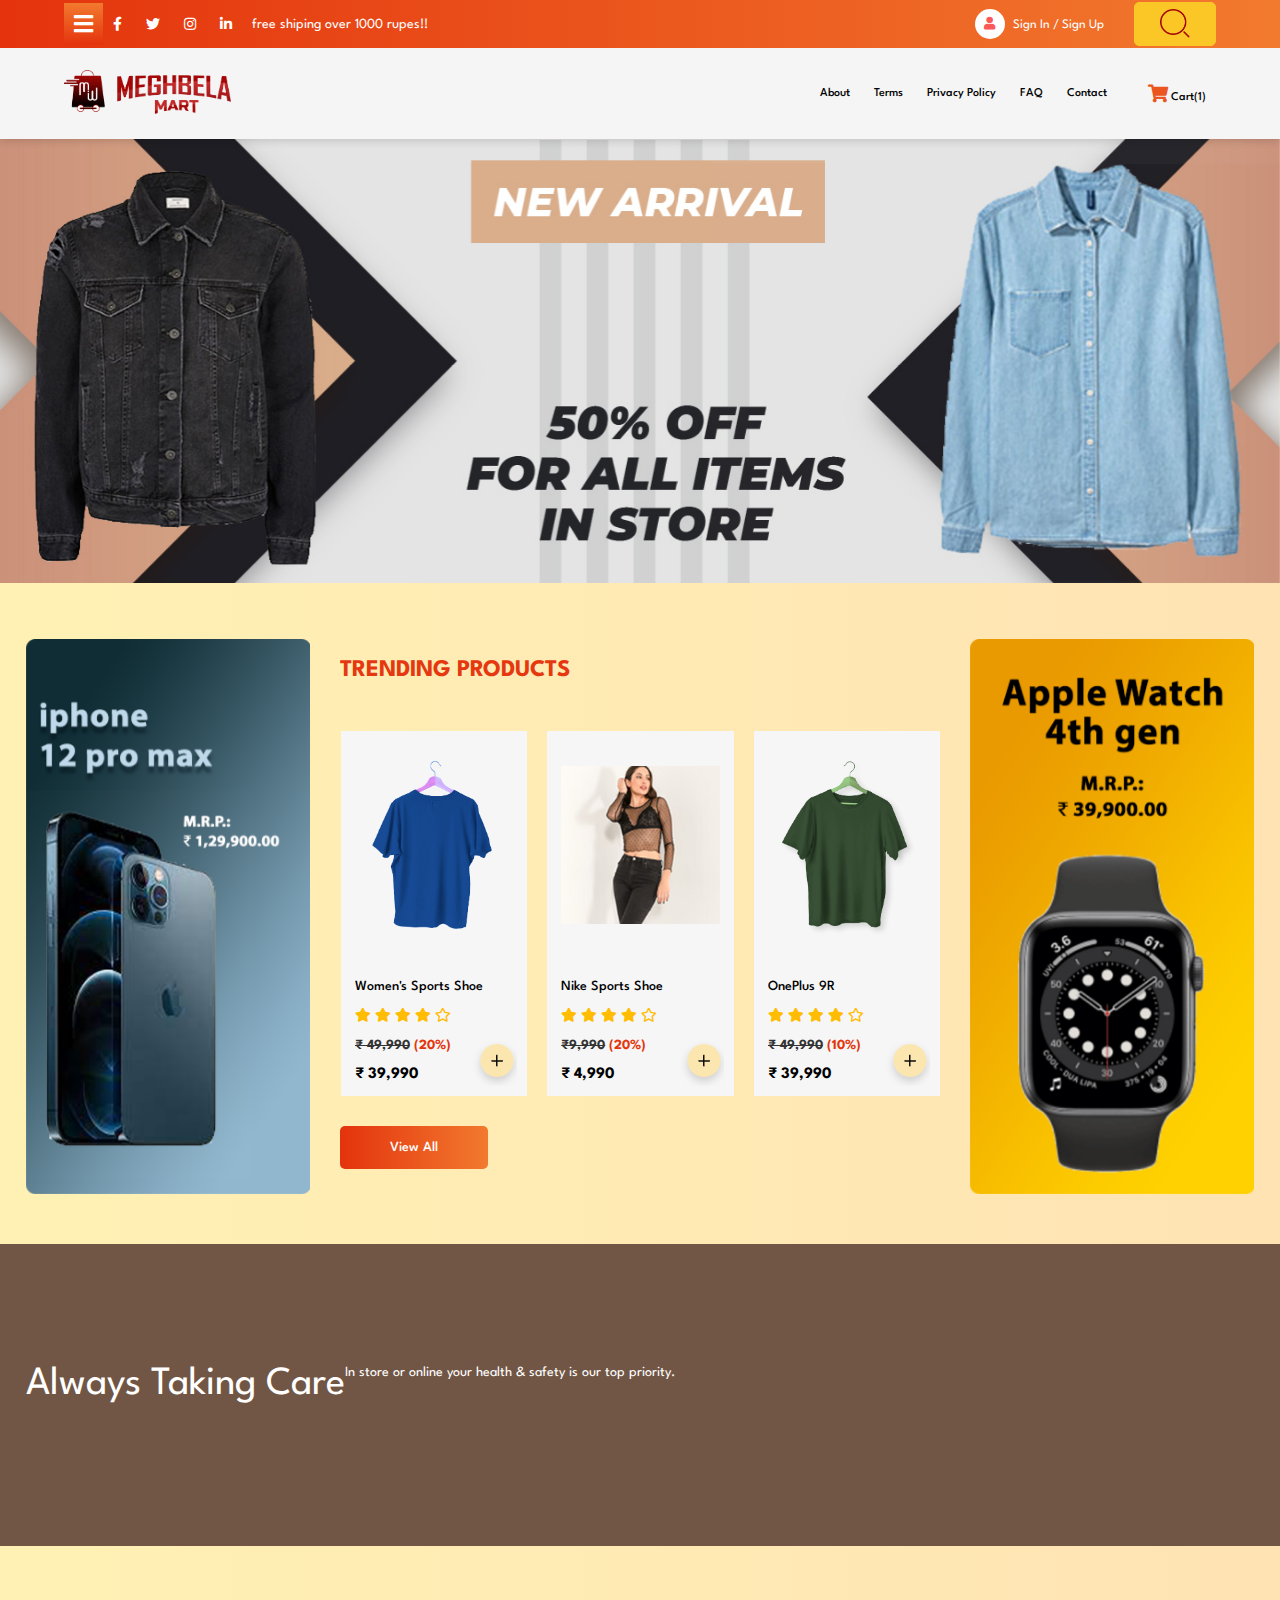
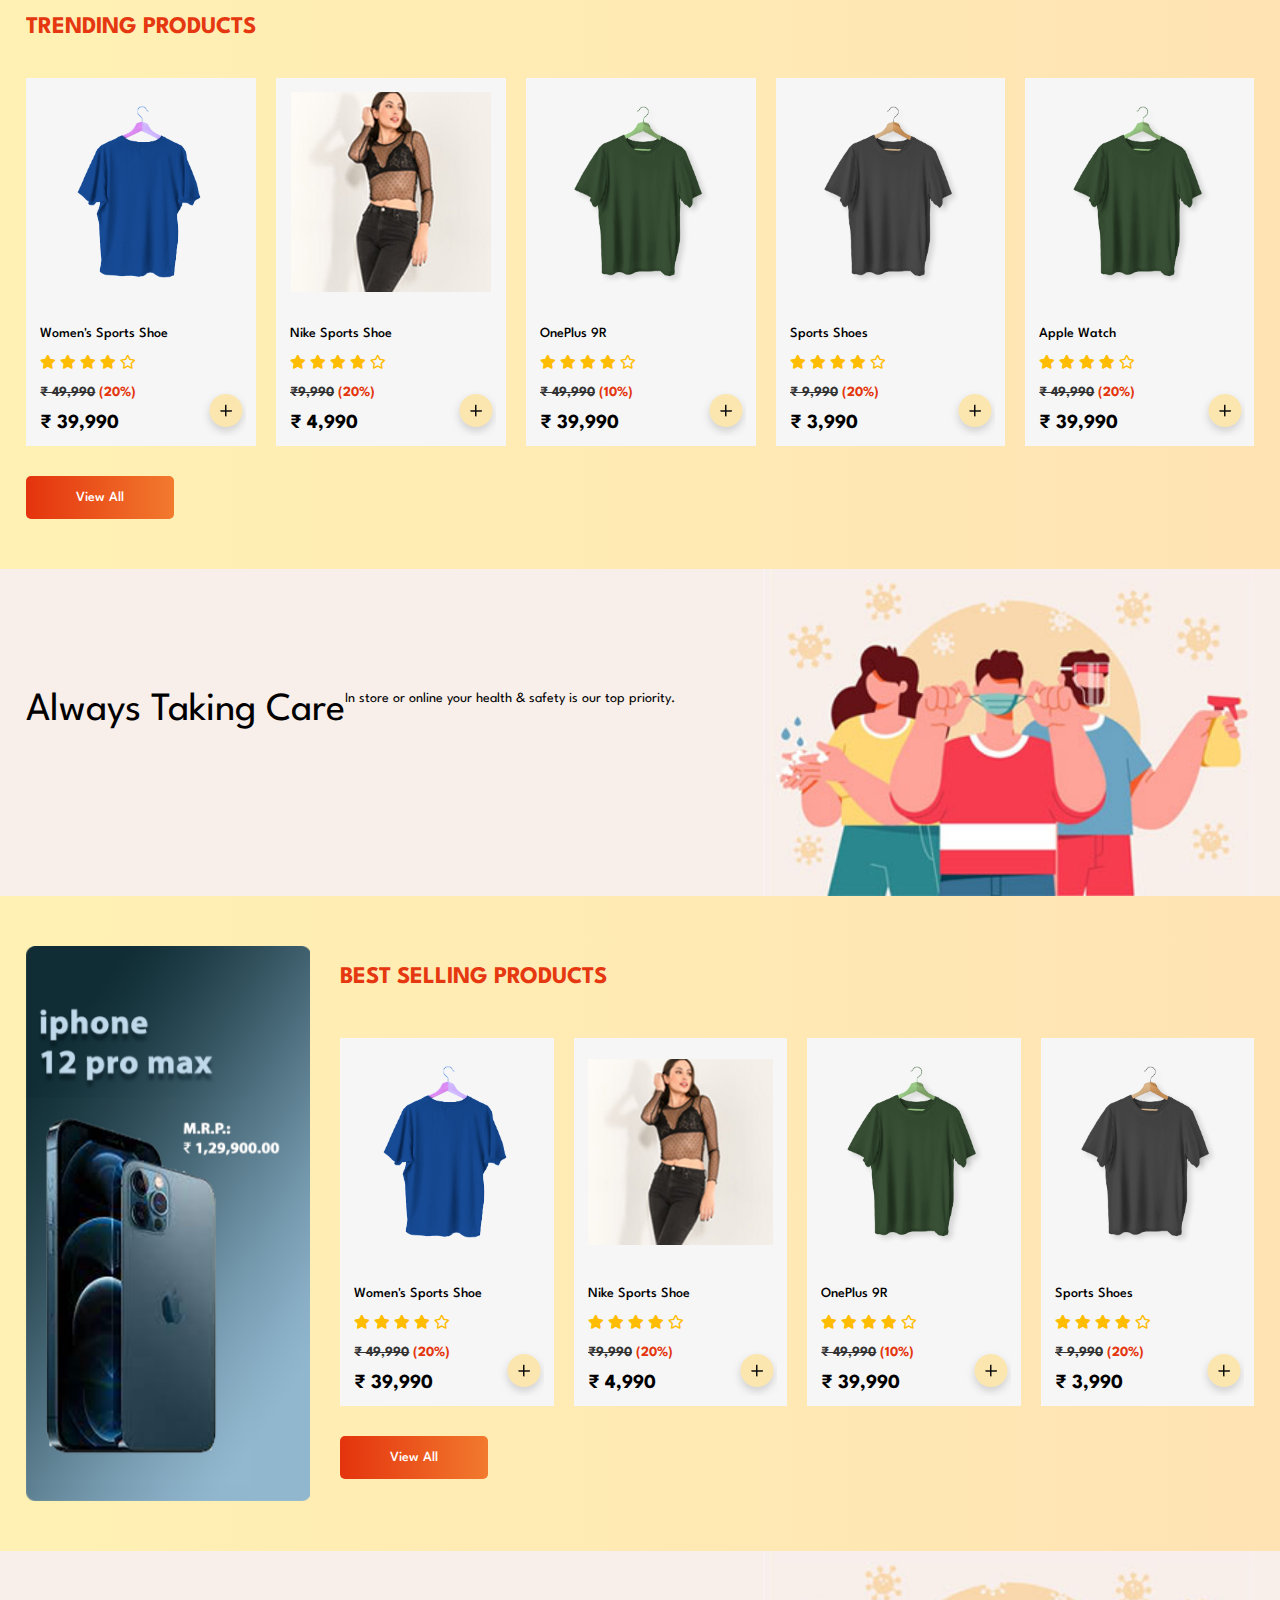
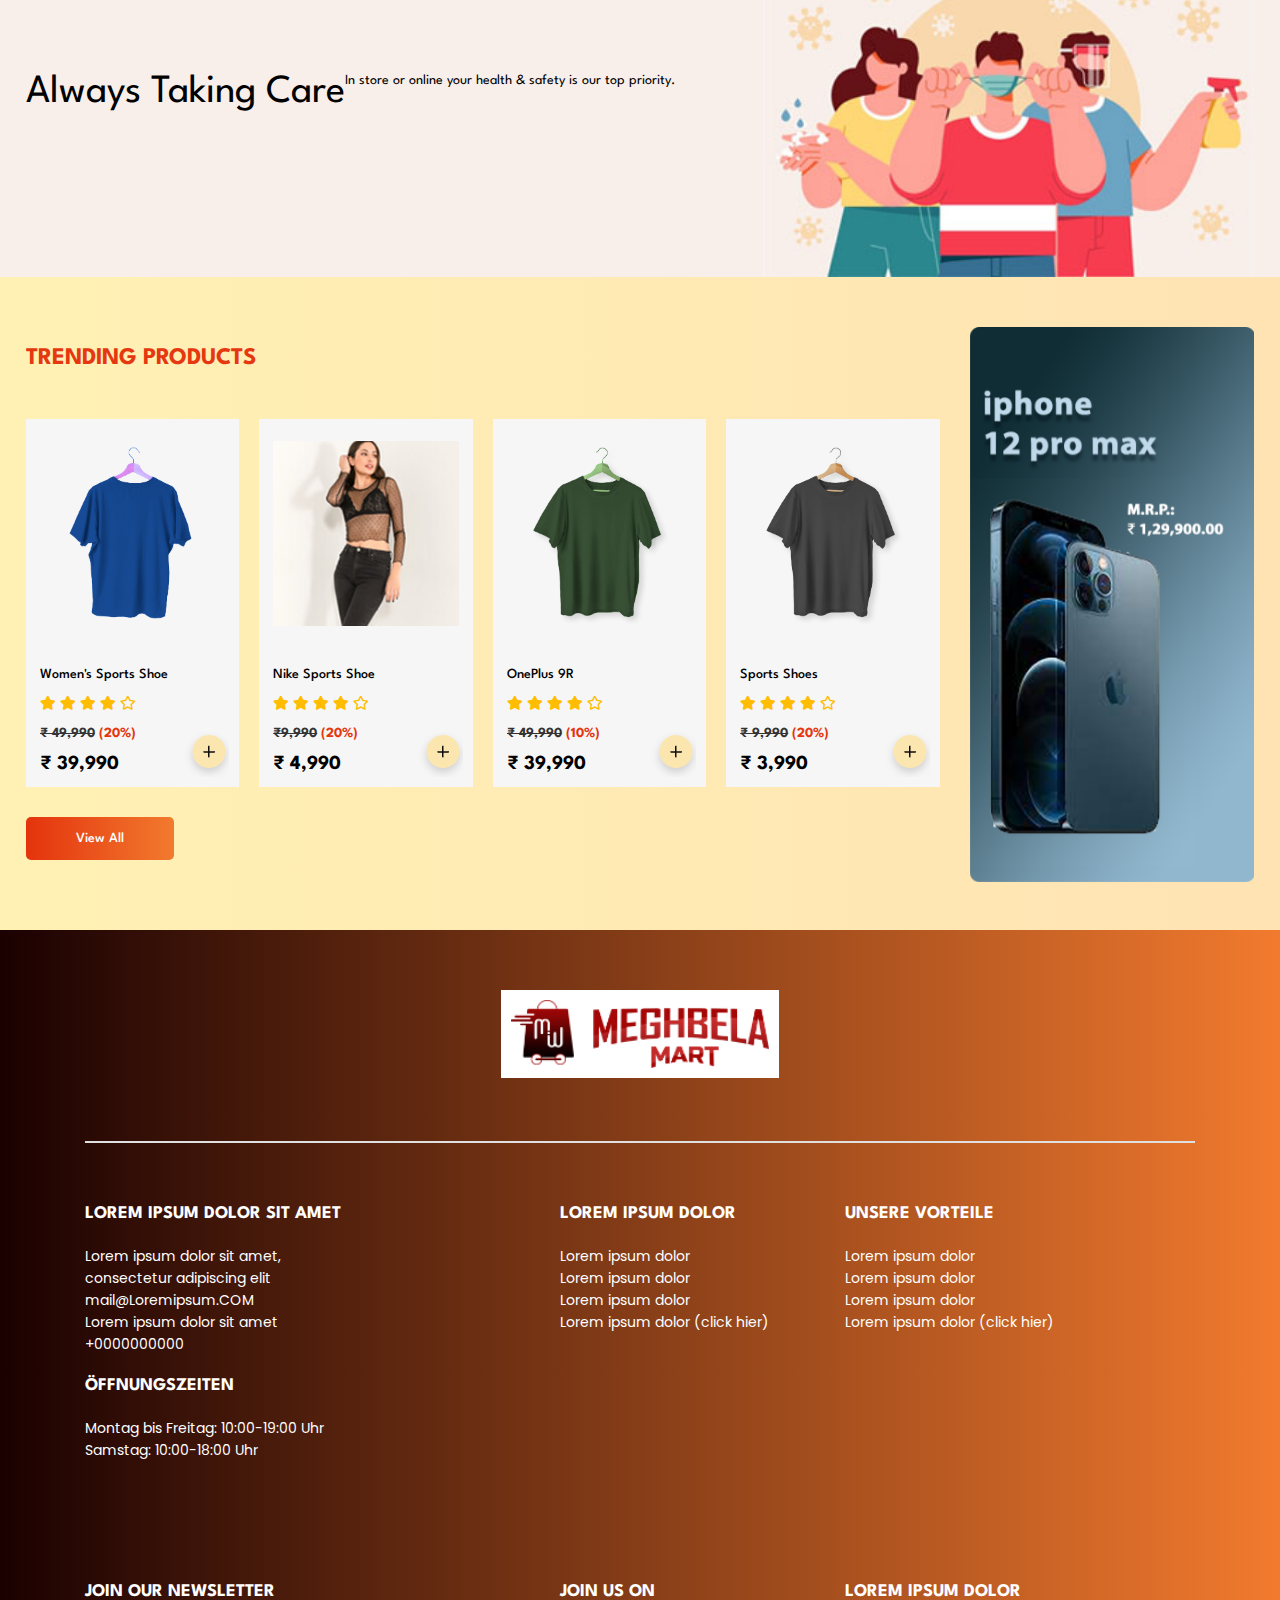
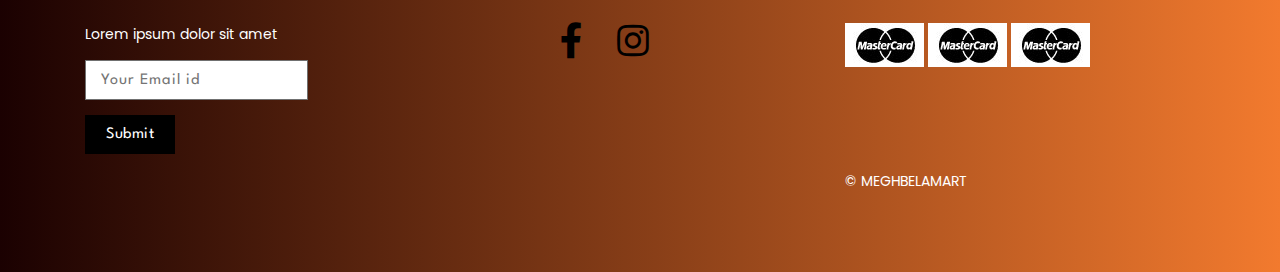
==== commit 815fb974: "changes58" ====
--- a/index.html
+++ b/index.html
@@ -783,7 +783,7 @@
   </section>
   <!-- side banner and Products End -->
   <!-- Mini banner -->
-  <section class="page-sort-banner">
+  <section id="dif-bg" class="page-sort-banner">
     <div class="common_space mini-ban">
       <div class="miniban-left-con">
         <div class="ban-content">
@@ -794,7 +794,7 @@
       <div class="miniban-right-con">
         <div class="ban-image">
           <figure>
-            <img src="images/banner-box2.jpg" alt="">
+            <img src="images/woman-chosing-white-shirt.jpg" alt="">
           </figure>
         </div>
       </div>
--- a/css/style.css
+++ b/css/style.css
@@ -624,7 +624,7 @@
   object-fit: cover;
 }
 .page-sort-banner {
-  margin: 50px 0 -5px 0;
+  margin: 50px 0 0px 0;
   width: 100%;
   background: #f8efea;
   overflow: hidden;
@@ -633,6 +633,7 @@
   display: flex;
   flex-wrap: wrap;
   align-content: center;
+  margin: 14% 0;
 }
 .ban-image {
 }
@@ -651,7 +652,8 @@
 }
 .ban-image img {
   float: right;
-  width: 38%;
+  width: 100%;
+  margin: auto 0;
 }
 .miniban-left-con {
   width: 60%;
@@ -669,13 +671,19 @@
   margin: 0 0 -5px;
 } */
 .mini-ban {
-  background: #f8efea;
+  /* background: rgb(248, 239, 234); */
   overflow: hidden;
-  padding: 5px 2%;
-}
-
-
-
+  padding: 0px 2%;
+}
+#dif-bg {
+  background: rgb(113 86 69) !important;
+}
+#dif-bg .sub-text {
+  color: #fff;
+}
+#dif-bg .entry-title {
+  color: #fff;
+}
 
 
 
@@ -1360,10 +1368,10 @@
 
 
 section.footer {
-  /* background: #e73e12; */
+  background: #120101;
   background: -moz-linear-gradient(left, #960605 0%, #1c0000 100%);
-  background: -webkit-linear-gradient(left, #e4340d 0%, #f27a2e 100%);
-  background: linear-gradient(to right, #e4330d 0%, #f27a2e 100%);
+  background: -webkit-linear-gradient(left, #160101 0%, #f27a2e 100%);
+  background: linear-gradient(to right, #1b0101 0%, #f27a2e 100%);
   filter: progid:DXImageTransform.Microsoft.gradient(startColorstr='#960605', endColorstr='#1c0000', GradientType=1);
 }
 .main-footer {
